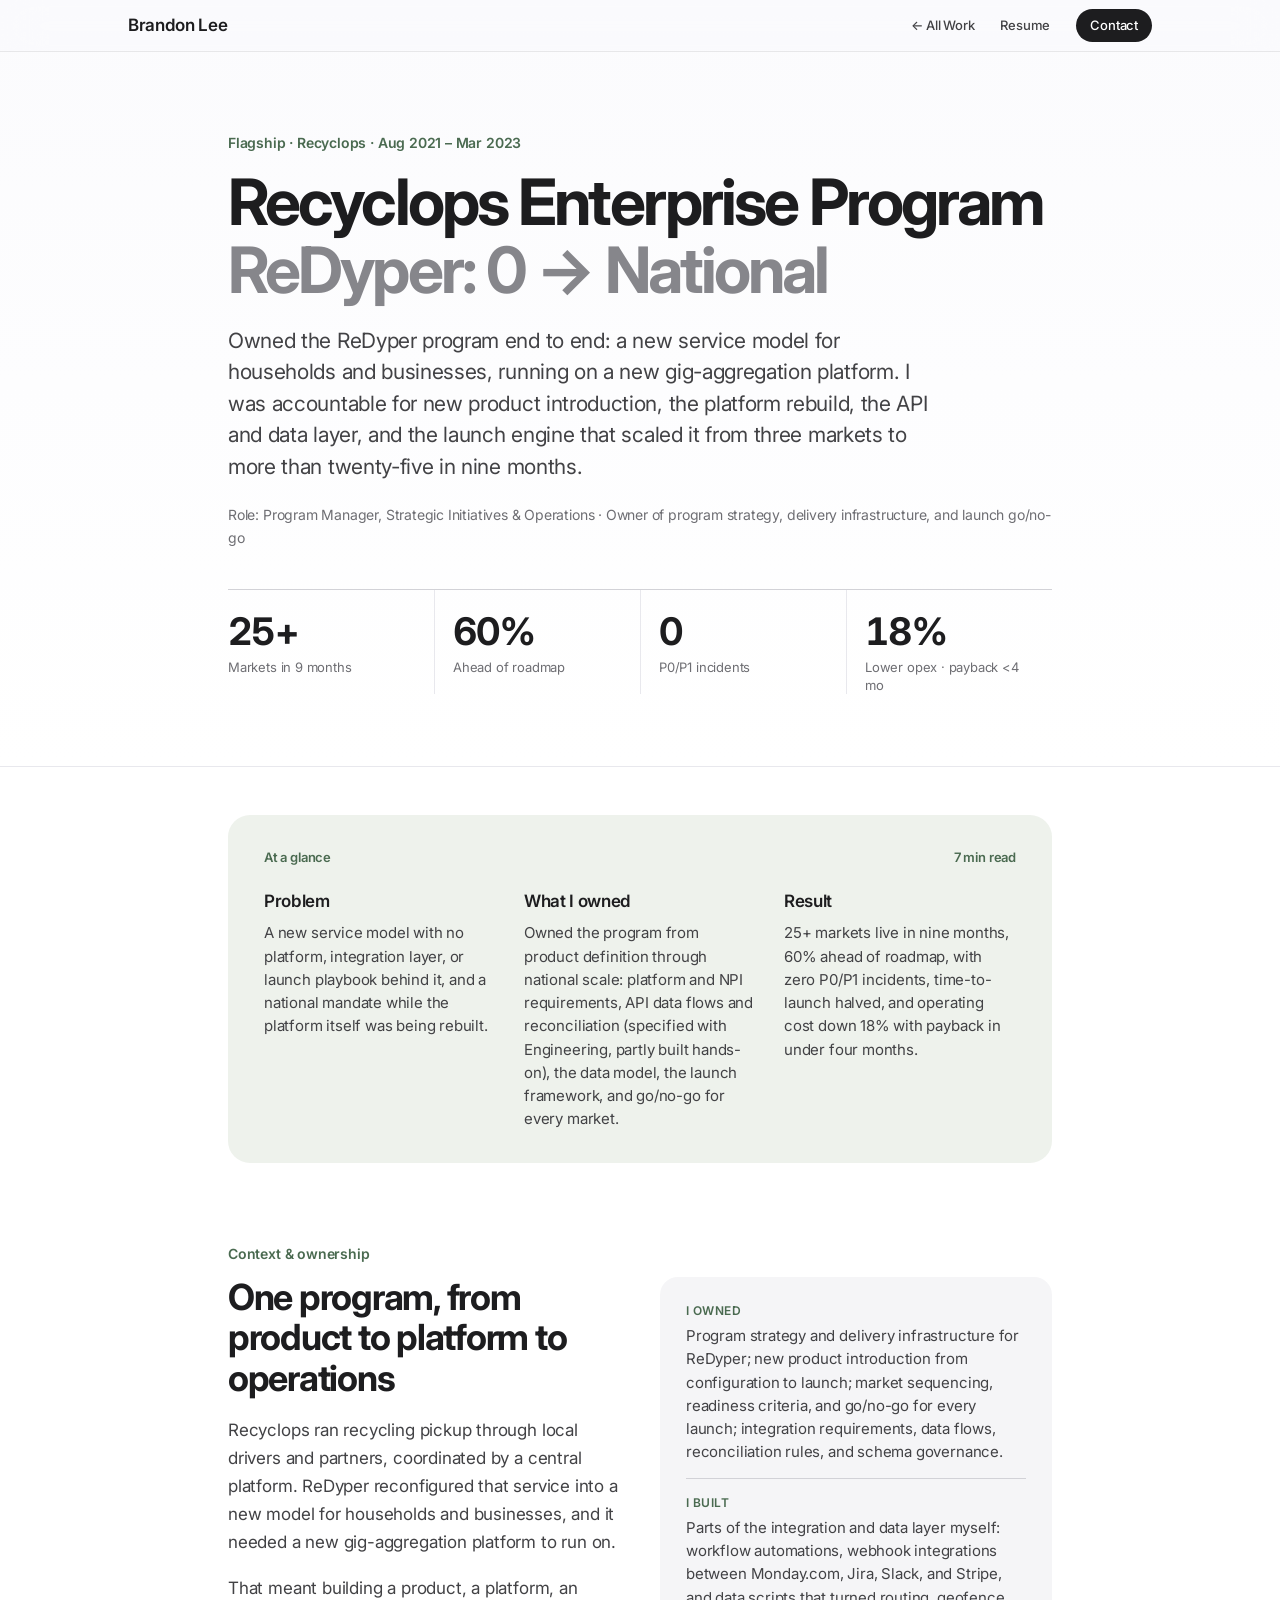
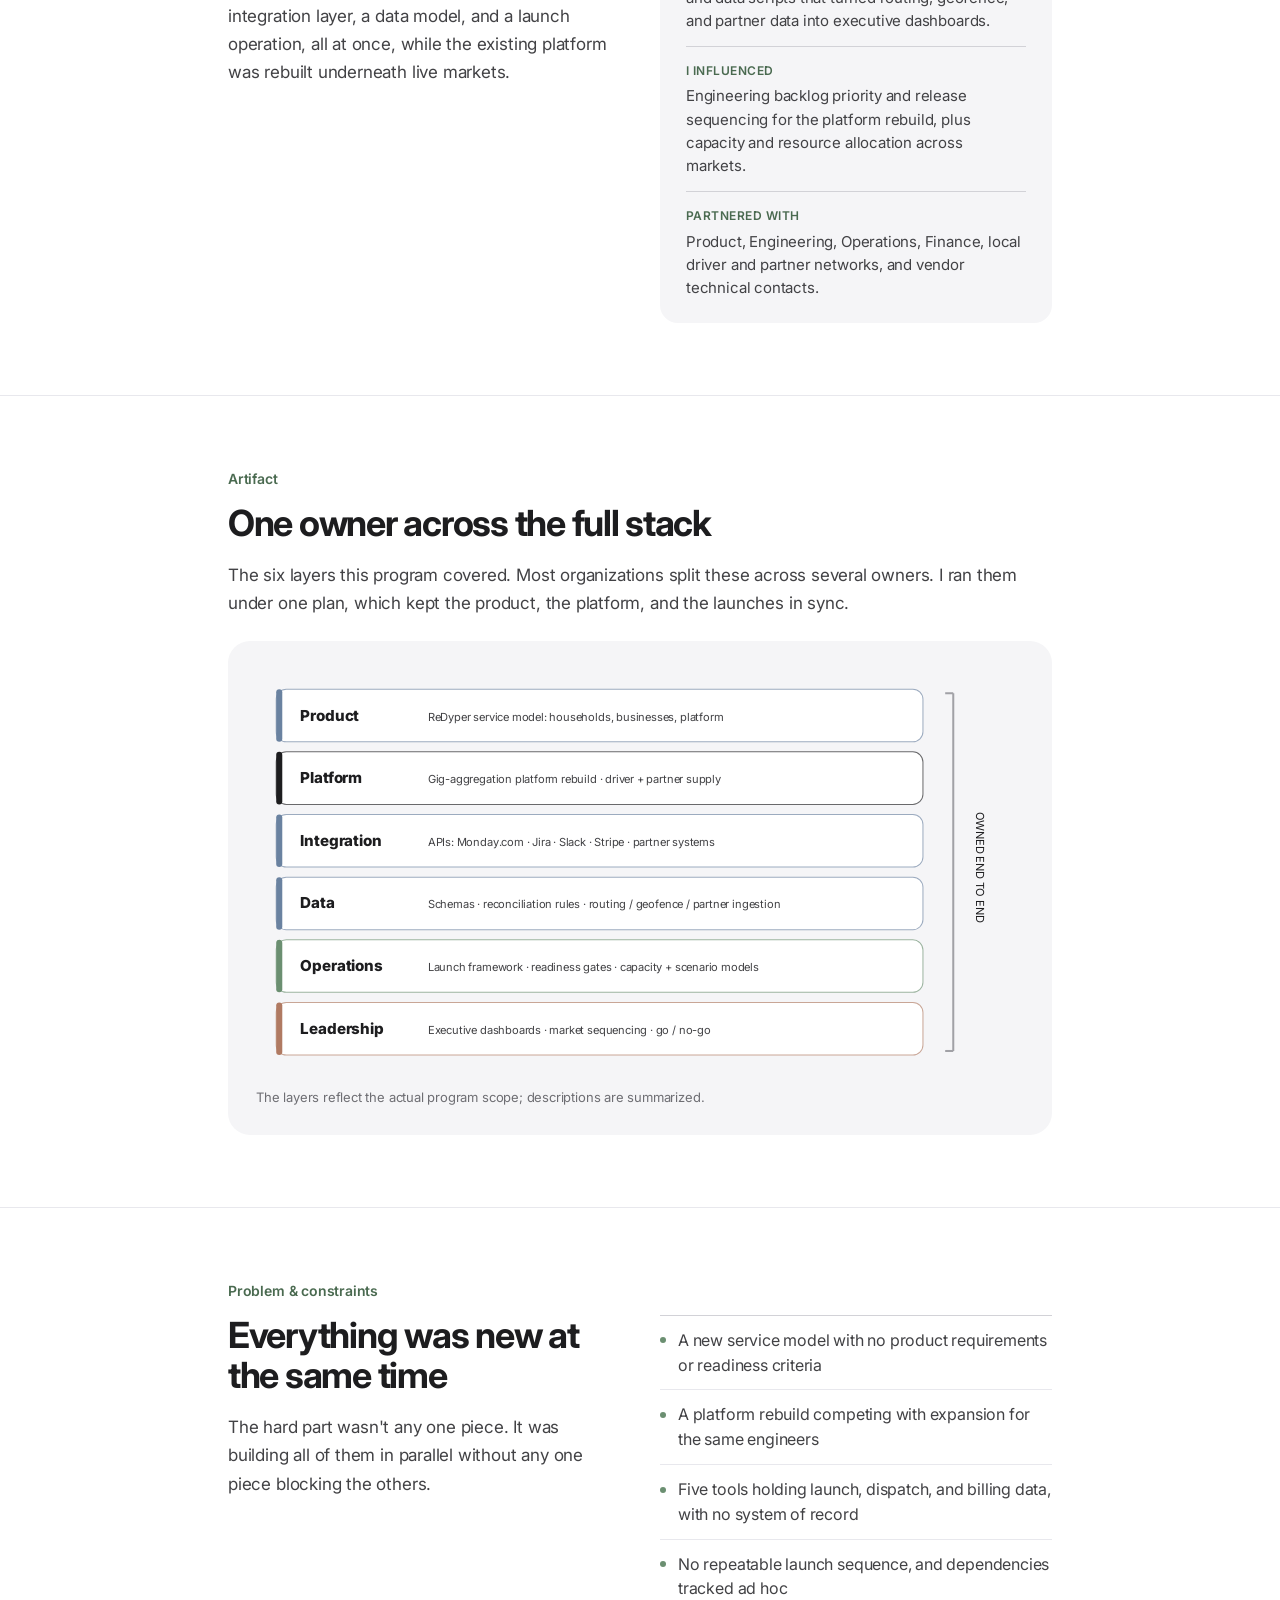
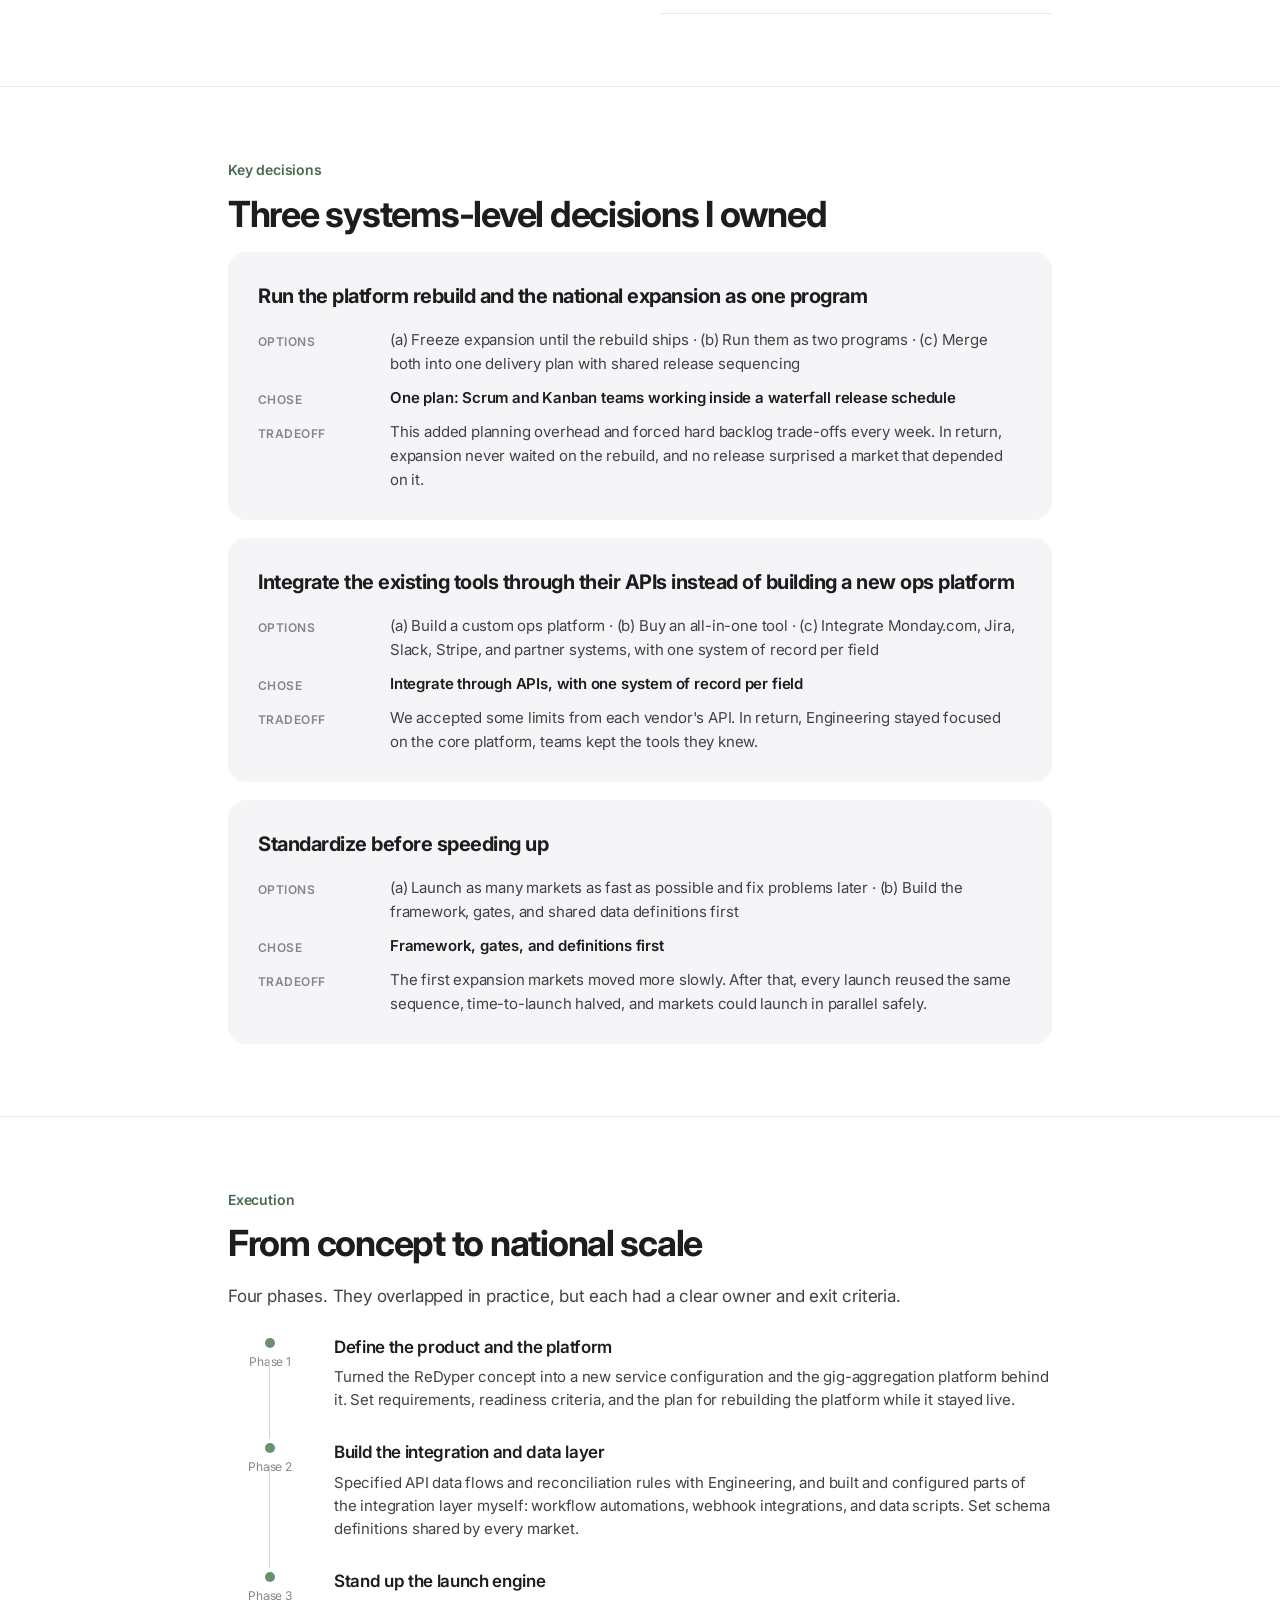
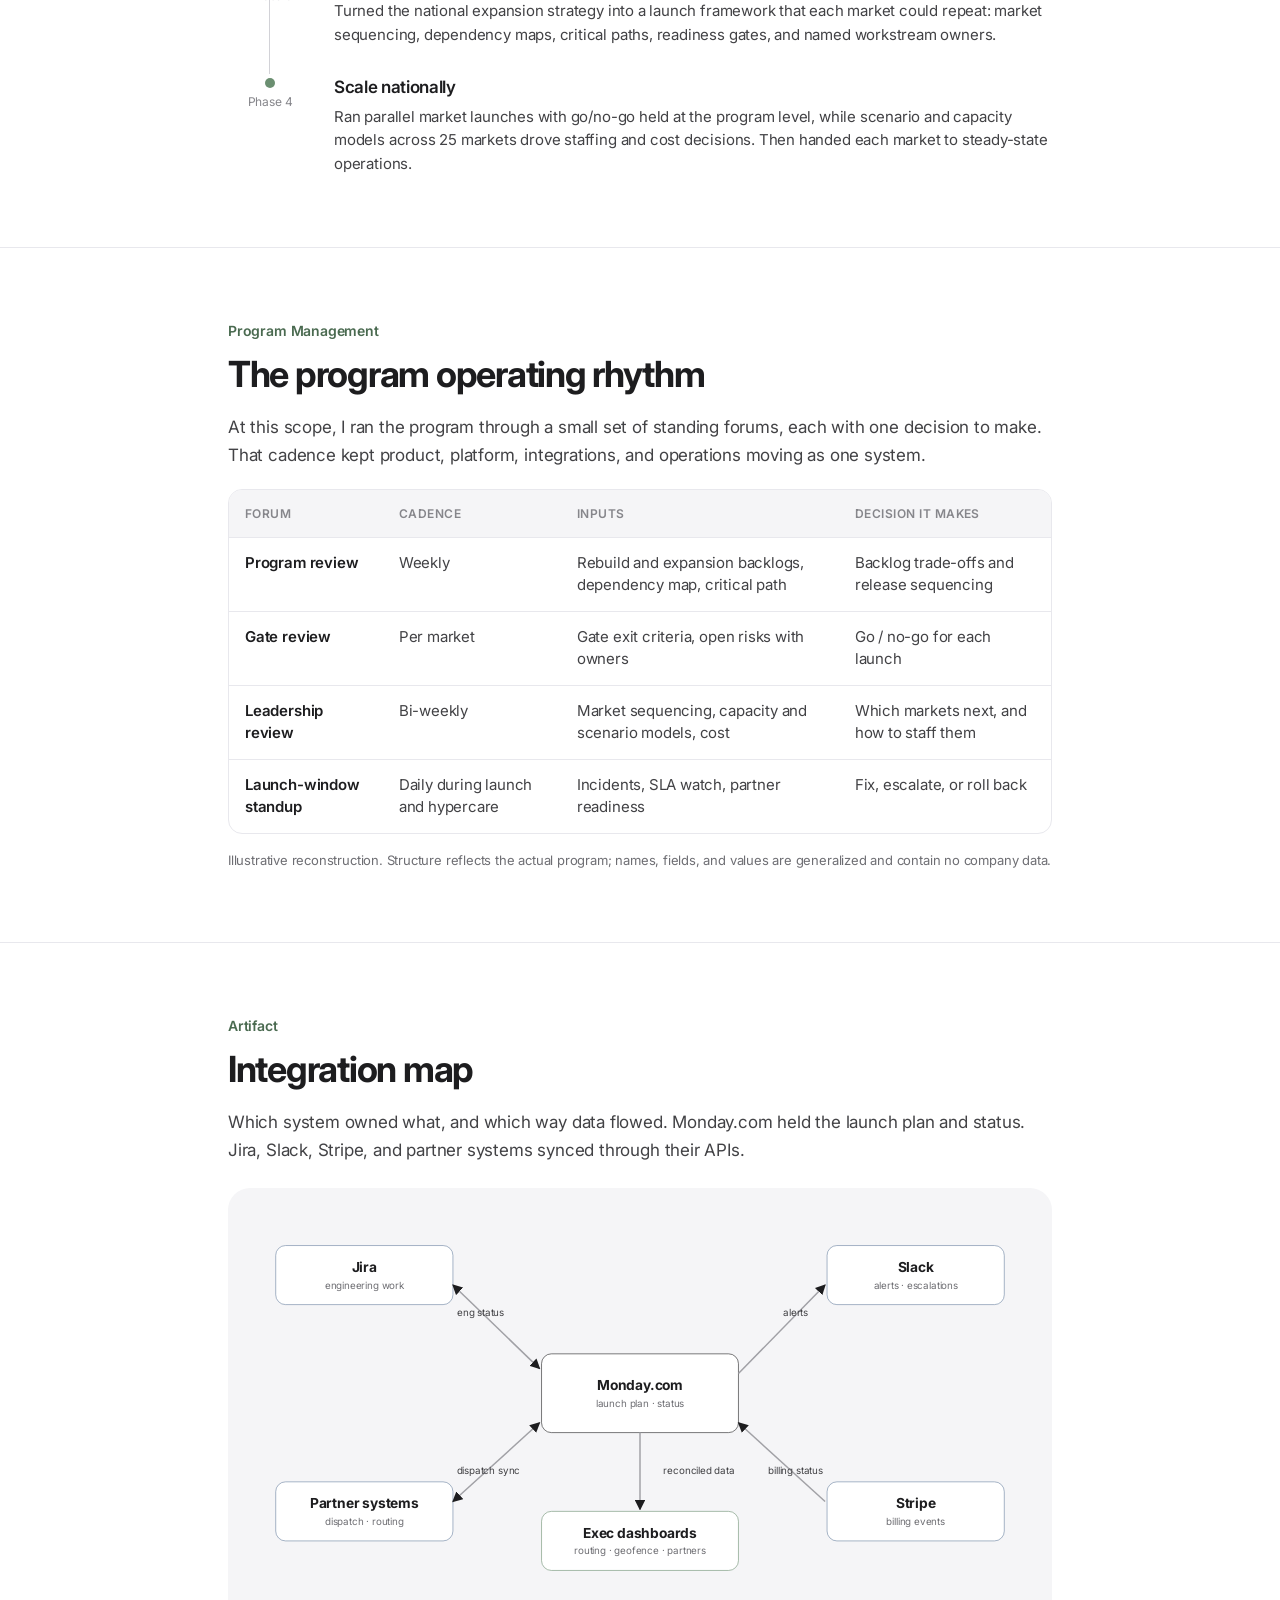
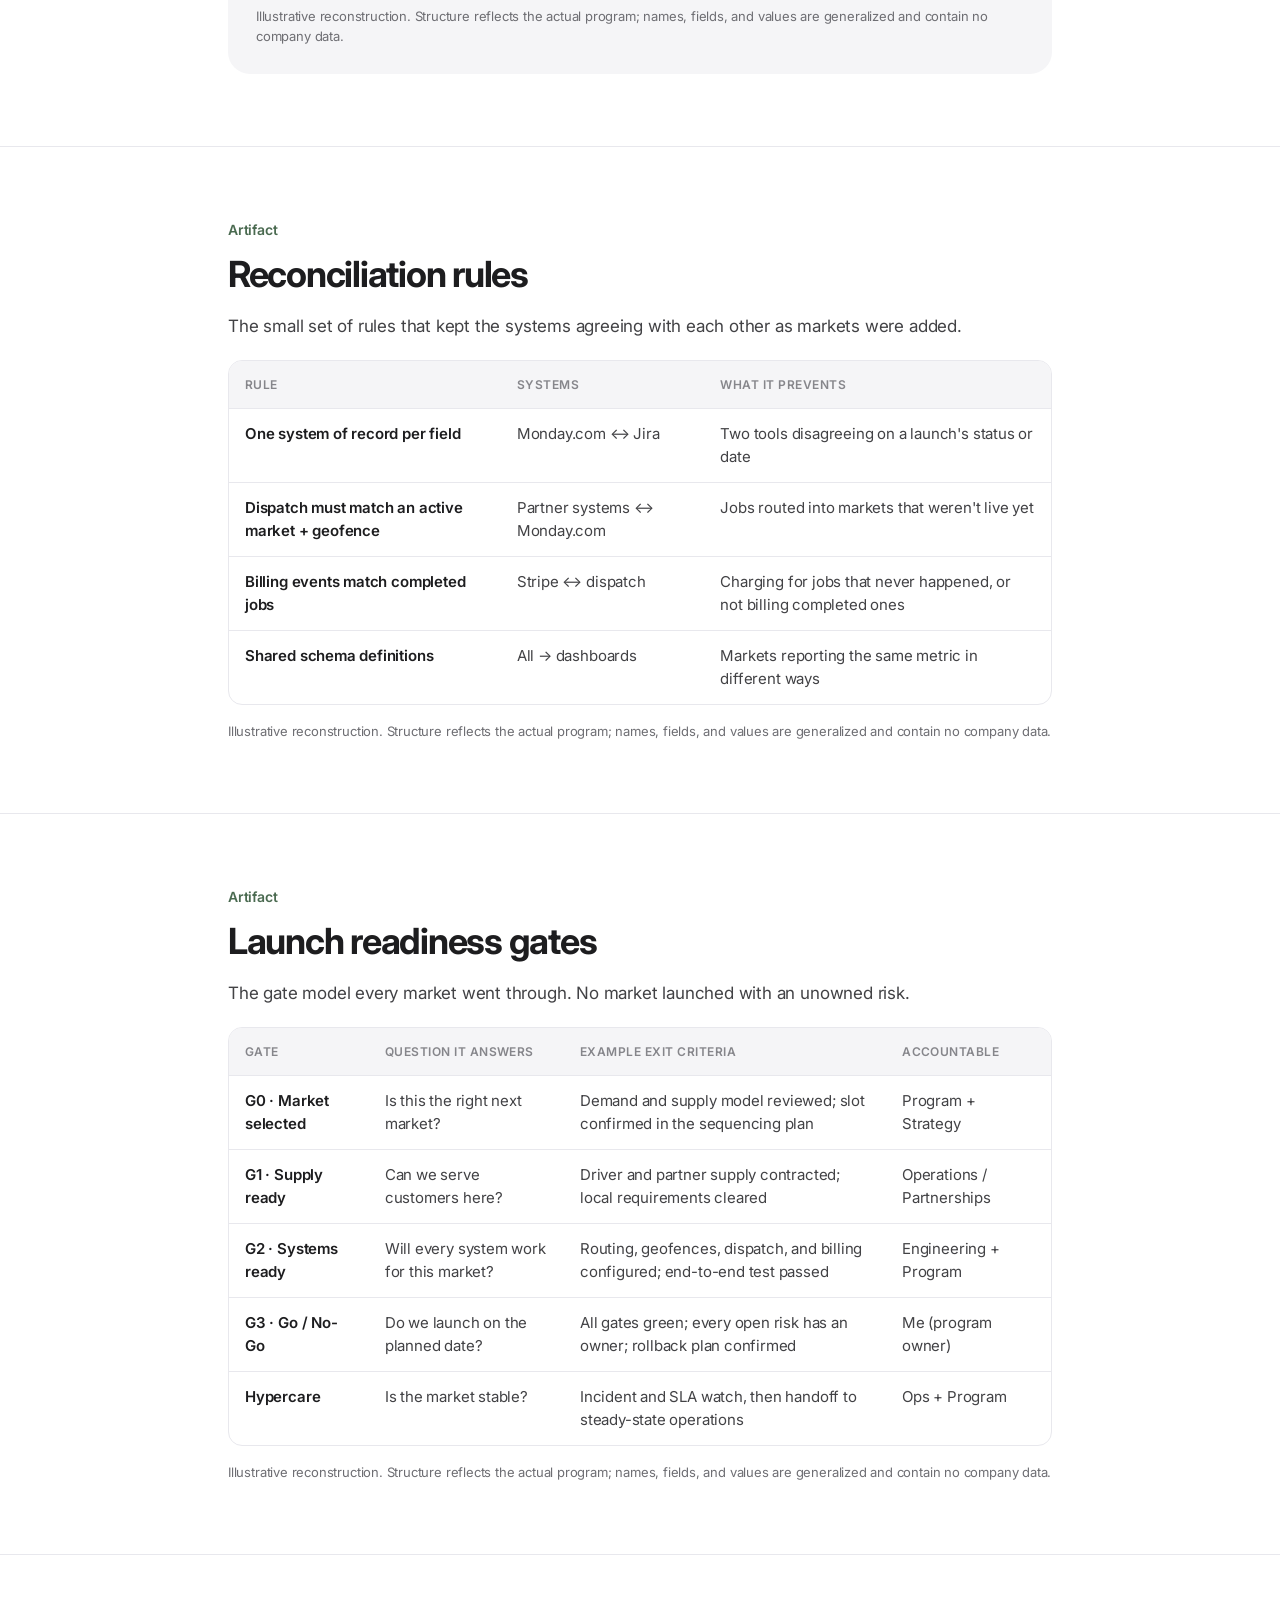
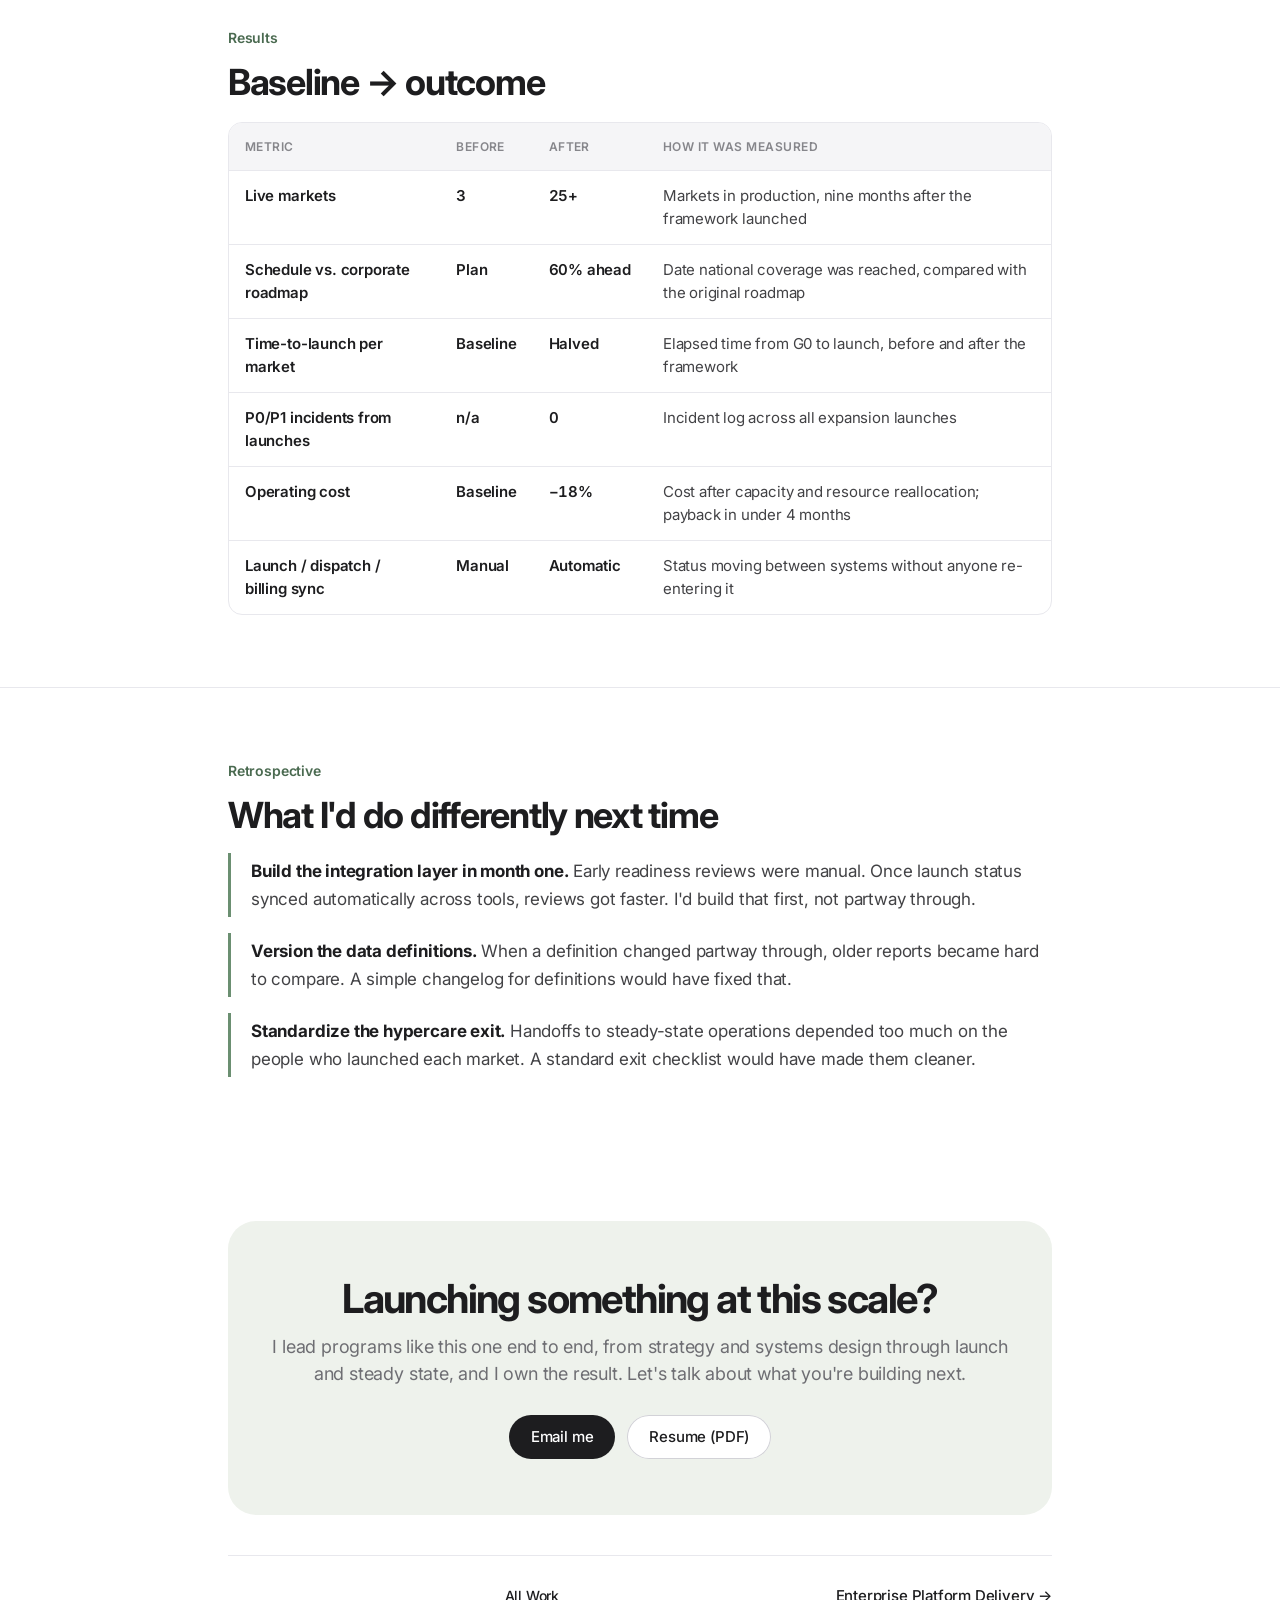
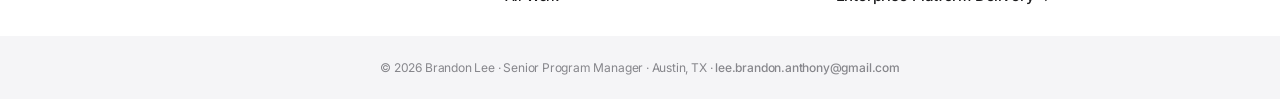
==== aggregation.html @ 6d245e55 "Add muted matte accent colors (sage, dusty blue, clay, plum, sand) Co-Authored-By: Claude Opus 5.5 <" ====
<!DOCTYPE html>
<html lang="en">
<head>
<meta charset="UTF-8"/>
<meta name="viewport" content="width=device-width,initial-scale=1.0"/>
<title>Recyclops Enterprise Program: ReDyper, 0 → National · Brandon Lee</title>
<meta name="description" content="End-to-end ownership of ReDyper, a new service model on a gig-aggregation platform: new product introduction, platform rebuild, API integrations, data infrastructure, and a national launch to 25+ markets in nine months."/>
<meta property="og:title" content="Recyclops Enterprise Program: ReDyper, 0 → National · Brandon Lee"/>
<meta property="og:description" content="End-to-end ownership of ReDyper, a new service model on a gig-aggregation platform: new product introduction, platform rebuild, API integrations, data infrastructure, and a national launch to 25+ markets in nine months."/>
<meta property="og:type" content="website"/>
<meta property="og:image" content="https://portfolio-blee-pm.github.io/Portfolio/og.png"/>
<meta name="twitter:card" content="summary_large_image"/>
<link rel="icon" href="avatar.png"/>
<link rel="preconnect" href="https://fonts.googleapis.com"/>
<link rel="preconnect" href="https://fonts.gstatic.com" crossorigin/>
<link href="https://fonts.googleapis.com/css2?family=Inter:wght@400;500;600;700&display=swap" rel="stylesheet"/>
<link rel="stylesheet" href="assets/case.css"/>
</head>
<body class="t-sage">
<nav>
  <a href="index.html" class="nav-logo">Brandon Lee</a>
  <div class="nav-right">
    <a href="index.html#work" class="nav-back">← All Work</a>
    <a href="PM_Brandon_Lee.pdf" target="_blank" rel="noopener" class="nav-back">Resume</a>
    <a href="index.html#contact" class="nav-cta">Contact</a>
  </div>
</nav>

<section class="page-hero">
  <div class="container">
    <div class="eyebrow">Flagship · Recyclops · Aug 2021 – Mar 2023</div>
    <h1 class="page-title">Recyclops Enterprise Program<br><span>ReDyper: 0 → National</span></h1>
    <p class="page-lead">Owned the ReDyper program end to end: a new service model for households and businesses, running on a new gig-aggregation platform. I was accountable for new product introduction, the platform rebuild, the API and data layer, and the launch engine that scaled it from three markets to more than twenty-five in nine months.</p>
    <div class="meta">Role: Program Manager, Strategic Initiatives &amp; Operations · Owner of program strategy, delivery infrastructure, and launch go/no-go</div>
    <div class="hero-metrics"><div class="hm"><div class="hm-num">25<span>+</span></div><div class="hm-lbl">Markets in 9 months</div></div><div class="hm"><div class="hm-num">60<span>%</span></div><div class="hm-lbl">Ahead of roadmap</div></div><div class="hm"><div class="hm-num">0</div><div class="hm-lbl">P0/P1 incidents</div></div><div class="hm"><div class="hm-num">18<span>%</span></div><div class="hm-lbl">Lower opex · payback &lt;4 mo</div></div></div>
  </div>
</section>

<section class="section fi glance-sec">
  <div class="container">
    <div class="glance">
      <div class="glance-head"><span>At a glance</span><span>7 min read</span></div>
      <div class="glance-grid">
        <div><div class="gk">Problem</div><div class="gv">A new service model with no platform, integration layer, or launch playbook behind it, and a national mandate while the platform itself was being rebuilt.</div></div>
        <div><div class="gk">What I owned</div><div class="gv">Owned the program from product definition through national scale: platform and NPI requirements, API data flows and reconciliation (specified with Engineering, partly built hands-on), the data model, the launch framework, and go/no-go for every market.</div></div>
        <div><div class="gk">Result</div><div class="gv">25+ markets live in nine months, 60% ahead of roadmap, with zero P0/P1 incidents, time-to-launch halved, and operating cost down 18% with payback in under four months.</div></div>
      </div>
    </div>
  </div>
</section>

<section class="section fi">
  <div class="container">
    <div class="section-label">Context &amp; ownership</div>
    <div class="two-col"><div><h2 class="section-title">One program, from product to platform to operations</h2><p class="body-text">Recyclops ran recycling pickup through local drivers and partners, coordinated by a central platform. ReDyper reconfigured that service into a new model for households and businesses, and it needed a new gig-aggregation platform to run on.</p><p class="body-text">That meant building a product, a platform, an integration layer, a data model, and a launch operation, all at once, while the existing platform was rebuilt underneath live markets.</p></div><div class="role-box"><div class="role-row"><div class="role-k">I owned</div><div class="role-v">Program strategy and delivery infrastructure for ReDyper; new product introduction from configuration to launch; market sequencing, readiness criteria, and go/no-go for every launch; integration requirements, data flows, reconciliation rules, and schema governance.</div></div><div class="role-row"><div class="role-k">I built</div><div class="role-v">Parts of the integration and data layer myself: workflow automations, webhook integrations between Monday.com, Jira, Slack, and Stripe, and data scripts that turned routing, geofence, and partner data into executive dashboards.</div></div><div class="role-row"><div class="role-k">I influenced</div><div class="role-v">Engineering backlog priority and release sequencing for the platform rebuild, plus capacity and resource allocation across markets.</div></div><div class="role-row"><div class="role-k">Partnered with</div><div class="role-v">Product, Engineering, Operations, Finance, local driver and partner networks, and vendor technical contacts.</div></div></div></div>
  </div>
</section>

<section class="section fi">
  <div class="container">
    <div class="section-label">Artifact</div>
    <h2 class="section-title">One owner across the full stack</h2><p class="body-text">The six layers this program covered. Most organizations split these across several owners. I ran them under one plan, which kept the product, the platform, and the launches in sync.</p><figure class="artifact"><svg viewBox="0 0 760 398" role="img" aria-label="The six layers of the Recyclops program, from product to leadership, all owned by the program" xmlns="http://www.w3.org/2000/svg"><defs><marker id="ah" viewBox="0 0 10 10" refX="9" refY="5" markerWidth="7" markerHeight="7" orient="auto-start-reverse"><path d="M0,0 L10,5 L0,10 z" fill="#1d1d1f"/></marker><marker id="ahs" viewBox="0 0 10 10" refX="9" refY="5" markerWidth="7" markerHeight="7" orient="auto-start-reverse"><path d="M0,0 L10,5 L0,10 z" fill="#1d1d1f"/></marker></defs><rect x="20" y="20" width="640" height="52" rx="10" fill="#ffffff" stroke="#6a82a0" stroke-opacity=".65"/><rect x="20" y="20" width="6" height="52" rx="3" fill="#6a82a0"/><text x="44" y="51" fill="#1d1d1f" font-family="-apple-system,BlinkMacSystemFont,Inter,sans-serif" font-size="15" font-weight="800">Product</text><text x="170" y="51" fill="#424245" font-family="-apple-system,BlinkMacSystemFont,Inter,sans-serif" font-size="11">ReDyper service model: households, businesses, platform</text><rect x="20" y="82" width="640" height="52" rx="10" fill="#ffffff" stroke="#1d1d1f" stroke-opacity=".65"/><rect x="20" y="82" width="6" height="52" rx="3" fill="#1d1d1f"/><text x="44" y="113" fill="#1d1d1f" font-family="-apple-system,BlinkMacSystemFont,Inter,sans-serif" font-size="15" font-weight="800">Platform</text><text x="170" y="113" fill="#424245" font-family="-apple-system,BlinkMacSystemFont,Inter,sans-serif" font-size="11">Gig-aggregation platform rebuild · driver + partner supply</text><rect x="20" y="144" width="640" height="52" rx="10" fill="#ffffff" stroke="#6a82a0" stroke-opacity=".65"/><rect x="20" y="144" width="6" height="52" rx="3" fill="#6a82a0"/><text x="44" y="175" fill="#1d1d1f" font-family="-apple-system,BlinkMacSystemFont,Inter,sans-serif" font-size="15" font-weight="800">Integration</text><text x="170" y="175" fill="#424245" font-family="-apple-system,BlinkMacSystemFont,Inter,sans-serif" font-size="11">APIs: Monday.com · Jira · Slack · Stripe · partner systems</text><rect x="20" y="206" width="640" height="52" rx="10" fill="#ffffff" stroke="#6a82a0" stroke-opacity=".65"/><rect x="20" y="206" width="6" height="52" rx="3" fill="#6a82a0"/><text x="44" y="237" fill="#1d1d1f" font-family="-apple-system,BlinkMacSystemFont,Inter,sans-serif" font-size="15" font-weight="800">Data</text><text x="170" y="237" fill="#424245" font-family="-apple-system,BlinkMacSystemFont,Inter,sans-serif" font-size="11">Schemas · reconciliation rules · routing / geofence / partner ingestion</text><rect x="20" y="268" width="640" height="52" rx="10" fill="#ffffff" stroke="#6b8f71" stroke-opacity=".65"/><rect x="20" y="268" width="6" height="52" rx="3" fill="#6b8f71"/><text x="44" y="299" fill="#1d1d1f" font-family="-apple-system,BlinkMacSystemFont,Inter,sans-serif" font-size="15" font-weight="800">Operations</text><text x="170" y="299" fill="#424245" font-family="-apple-system,BlinkMacSystemFont,Inter,sans-serif" font-size="11">Launch framework · readiness gates · capacity + scenario models</text><rect x="20" y="330" width="640" height="52" rx="10" fill="#ffffff" stroke="#b07a62" stroke-opacity=".65"/><rect x="20" y="330" width="6" height="52" rx="3" fill="#b07a62"/><text x="44" y="361" fill="#1d1d1f" font-family="-apple-system,BlinkMacSystemFont,Inter,sans-serif" font-size="15" font-weight="800">Leadership</text><text x="170" y="361" fill="#424245" font-family="-apple-system,BlinkMacSystemFont,Inter,sans-serif" font-size="11">Executive dashboards · market sequencing · go / no-go</text><line x1="690" y1="24" x2="690" y2="378" stroke="#a1a1a6" stroke-width="2"/><line x1="682" y1="24" x2="690" y2="24" stroke="#a1a1a6" stroke-width="2"/><line x1="682" y1="378" x2="690" y2="378" stroke="#a1a1a6" stroke-width="2"/><text x="712" y="196.0" fill="#1d1d1f" font-family="-apple-system,BlinkMacSystemFont,Inter,sans-serif" font-size="11" transform="rotate(90 712 196.0)" text-anchor="middle">OWNED END TO END</text></svg><figcaption>The layers reflect the actual program scope; descriptions are summarized.</figcaption></figure>
  </div>
</section>

<section class="section fi">
  <div class="container">
    <div class="section-label">Problem &amp; constraints</div>
    <div class="two-col"><div><h2 class="section-title">Everything was new at the same time</h2><p class="body-text">The hard part wasn't any one piece. It was building all of them in parallel without any one piece blocking the others.</p></div><div class="outcome-list" style="margin-top:0"><div class="outcome-item">A new service model with no product requirements or readiness criteria</div><div class="outcome-item">A platform rebuild competing with expansion for the same engineers</div><div class="outcome-item">Five tools holding launch, dispatch, and billing data, with no system of record</div><div class="outcome-item">No repeatable launch sequence, and dependencies tracked ad hoc</div></div></div>
  </div>
</section>

<section class="section fi">
  <div class="container">
    <div class="section-label">Key decisions</div>
    <h2 class="section-title">Three systems-level decisions I owned</h2><div class="decision"><h3>Run the platform rebuild and the national expansion as one program</h3><div class="dgrid"><div class="dk">Options</div><div class="dv">(a) Freeze expansion until the rebuild ships · (b) Run them as two programs · (c) Merge both into one delivery plan with shared release sequencing</div><div class="dk">Chose</div><div class="dv"><strong>One plan: Scrum and Kanban teams working inside a waterfall release schedule</strong></div><div class="dk">Tradeoff</div><div class="dv">This added planning overhead and forced hard backlog trade-offs every week. In return, expansion never waited on the rebuild, and no release surprised a market that depended on it.</div></div></div><div class="decision"><h3>Integrate the existing tools through their APIs instead of building a new ops platform</h3><div class="dgrid"><div class="dk">Options</div><div class="dv">(a) Build a custom ops platform · (b) Buy an all-in-one tool · (c) Integrate Monday.com, Jira, Slack, Stripe, and partner systems, with one system of record per field</div><div class="dk">Chose</div><div class="dv"><strong>Integrate through APIs, with one system of record per field</strong></div><div class="dk">Tradeoff</div><div class="dv">We accepted some limits from each vendor's API. In return, Engineering stayed focused on the core platform, teams kept the tools they knew.</div></div></div><div class="decision"><h3>Standardize before speeding up</h3><div class="dgrid"><div class="dk">Options</div><div class="dv">(a) Launch as many markets as fast as possible and fix problems later · (b) Build the framework, gates, and shared data definitions first</div><div class="dk">Chose</div><div class="dv"><strong>Framework, gates, and definitions first</strong></div><div class="dk">Tradeoff</div><div class="dv">The first expansion markets moved more slowly. After that, every launch reused the same sequence, time-to-launch halved, and markets could launch in parallel safely.</div></div></div>
  </div>
</section>

<section class="section fi">
  <div class="container">
    <div class="section-label">Execution</div>
    <h2 class="section-title">From concept to national scale</h2><p class="body-text">Four phases. They overlapped in practice, but each had a clear owner and exit criteria.</p>
<div class="timeline">
  <div class="tl-item"><div class="tl-marker"><div class="tl-dot"></div><div class="tl-time">Phase 1</div></div><div class="tl-content"><div class="tl-heading">Define the product and the platform</div><div class="tl-body">Turned the ReDyper concept into a new service configuration and the gig-aggregation platform behind it. Set requirements, readiness criteria, and the plan for rebuilding the platform while it stayed live.</div></div></div>
  <div class="tl-item"><div class="tl-marker"><div class="tl-dot"></div><div class="tl-time">Phase 2</div></div><div class="tl-content"><div class="tl-heading">Build the integration and data layer</div><div class="tl-body">Specified API data flows and reconciliation rules with Engineering, and built and configured parts of the integration layer myself: workflow automations, webhook integrations, and data scripts. Set schema definitions shared by every market.</div></div></div>
  <div class="tl-item"><div class="tl-marker"><div class="tl-dot"></div><div class="tl-time">Phase 3</div></div><div class="tl-content"><div class="tl-heading">Stand up the launch engine</div><div class="tl-body">Turned the national expansion strategy into a launch framework that each market could repeat: market sequencing, dependency maps, critical paths, readiness gates, and named workstream owners.</div></div></div>
  <div class="tl-item"><div class="tl-marker"><div class="tl-dot"></div><div class="tl-time">Phase 4</div></div><div class="tl-content"><div class="tl-heading">Scale nationally</div><div class="tl-body">Ran parallel market launches with go/no-go held at the program level, while scenario and capacity models across 25 markets drove staffing and cost decisions. Then handed each market to steady-state operations.</div></div></div>
</div>

  </div>
</section>

<section class="section fi">
  <div class="container">
    <div class="section-label">Program Management</div>
    <h2 class="section-title">The program operating rhythm</h2><p class="body-text">At this scope, I ran the program through a small set of standing forums, each with one decision to make. That cadence kept product, platform, integrations, and operations moving as one system.</p><div class="tbl-wrap"><table class="tbl"><thead><tr><th>Forum</th><th>Cadence</th><th>Inputs</th><th>Decision it makes</th></tr></thead><tbody><tr><td>Program review</td><td>Weekly</td><td>Rebuild and expansion backlogs, dependency map, critical path</td><td>Backlog trade-offs and release sequencing</td></tr><tr><td>Gate review</td><td>Per market</td><td>Gate exit criteria, open risks with owners</td><td>Go / no-go for each launch</td></tr><tr><td>Leadership review</td><td>Bi-weekly</td><td>Market sequencing, capacity and scenario models, cost</td><td>Which markets next, and how to staff them</td></tr><tr><td>Launch-window standup</td><td>Daily during launch and hypercare</td><td>Incidents, SLA watch, partner readiness</td><td>Fix, escalate, or roll back</td></tr></tbody></table></div><p class="cap">Illustrative reconstruction. Structure reflects the actual program; names, fields, and values are generalized and contain no company data.</p>
  </div>
</section>

<section class="section fi">
  <div class="container">
    <div class="section-label">Artifact</div>
    <h2 class="section-title">Integration map</h2><p class="body-text">Which system owned what, and which way data flowed. Monday.com held the launch plan and status. Jira, Slack, Stripe, and partner systems synced through their APIs.</p><figure class="artifact"><svg viewBox="0 0 780 380" role="img" aria-label="Integration map for launch, dispatch and billing systems" xmlns="http://www.w3.org/2000/svg"><defs><marker id="ah" viewBox="0 0 10 10" refX="9" refY="5" markerWidth="7" markerHeight="7" orient="auto-start-reverse"><path d="M0,0 L10,5 L0,10 z" fill="#1d1d1f"/></marker><marker id="ahs" viewBox="0 0 10 10" refX="9" refY="5" markerWidth="7" markerHeight="7" orient="auto-start-reverse"><path d="M0,0 L10,5 L0,10 z" fill="#1d1d1f"/></marker></defs><rect x="290" y="140" width="200" height="80" rx="10" fill="#ffffff" stroke="#1d1d1f" stroke-opacity=".6"/><text x="390.0" y="173.0" text-anchor="middle" dominant-baseline="middle" fill="#1d1d1f" font-family="-apple-system,BlinkMacSystemFont,Inter,sans-serif" font-size="14" font-weight="700">Monday.com</text><text x="390.0" y="191.0" text-anchor="middle" dominant-baseline="middle" fill="#6e6e73" font-family="-apple-system,BlinkMacSystemFont,Inter,sans-serif" font-size="10">launch plan · status</text><rect x="20" y="30" width="180" height="60" rx="10" fill="#ffffff" stroke="#6a82a0" stroke-opacity=".6"/><text x="110.0" y="53.0" text-anchor="middle" dominant-baseline="middle" fill="#1d1d1f" font-family="-apple-system,BlinkMacSystemFont,Inter,sans-serif" font-size="14" font-weight="700">Jira</text><text x="110.0" y="71.0" text-anchor="middle" dominant-baseline="middle" fill="#6e6e73" font-family="-apple-system,BlinkMacSystemFont,Inter,sans-serif" font-size="10">engineering work</text><rect x="580" y="30" width="180" height="60" rx="10" fill="#ffffff" stroke="#6a82a0" stroke-opacity=".6"/><text x="670.0" y="53.0" text-anchor="middle" dominant-baseline="middle" fill="#1d1d1f" font-family="-apple-system,BlinkMacSystemFont,Inter,sans-serif" font-size="14" font-weight="700">Slack</text><text x="670.0" y="71.0" text-anchor="middle" dominant-baseline="middle" fill="#6e6e73" font-family="-apple-system,BlinkMacSystemFont,Inter,sans-serif" font-size="10">alerts · escalations</text><rect x="20" y="270" width="180" height="60" rx="10" fill="#ffffff" stroke="#6a82a0" stroke-opacity=".6"/><text x="110.0" y="293.0" text-anchor="middle" dominant-baseline="middle" fill="#1d1d1f" font-family="-apple-system,BlinkMacSystemFont,Inter,sans-serif" font-size="14" font-weight="700">Partner systems</text><text x="110.0" y="311.0" text-anchor="middle" dominant-baseline="middle" fill="#6e6e73" font-family="-apple-system,BlinkMacSystemFont,Inter,sans-serif" font-size="10">dispatch · routing</text><rect x="580" y="270" width="180" height="60" rx="10" fill="#ffffff" stroke="#6a82a0" stroke-opacity=".6"/><text x="670.0" y="293.0" text-anchor="middle" dominant-baseline="middle" fill="#1d1d1f" font-family="-apple-system,BlinkMacSystemFont,Inter,sans-serif" font-size="14" font-weight="700">Stripe</text><text x="670.0" y="311.0" text-anchor="middle" dominant-baseline="middle" fill="#6e6e73" font-family="-apple-system,BlinkMacSystemFont,Inter,sans-serif" font-size="10">billing events</text><rect x="290" y="300" width="200" height="60" rx="10" fill="#ffffff" stroke="#6b8f71" stroke-opacity=".6"/><text x="390.0" y="323.0" text-anchor="middle" dominant-baseline="middle" fill="#1d1d1f" font-family="-apple-system,BlinkMacSystemFont,Inter,sans-serif" font-size="14" font-weight="700">Exec dashboards</text><text x="390.0" y="341.0" text-anchor="middle" dominant-baseline="middle" fill="#6e6e73" font-family="-apple-system,BlinkMacSystemFont,Inter,sans-serif" font-size="10">routing · geofence · partners</text><line x1="200" y1="70" x2="288" y2="155" stroke="#a1a1a6" stroke-width="1.5" marker-end="url(#ah)" marker-start="url(#ahs)"/><text x="228" y="102" text-anchor="middle" fill="#424245" font-family="-apple-system,BlinkMacSystemFont,Inter,sans-serif" font-size="10">eng status</text><line x1="490" y1="160" x2="578" y2="70" stroke="#a1a1a6" stroke-width="1.5" marker-end="url(#ah)"/><text x="548" y="102" text-anchor="middle" fill="#424245" font-family="-apple-system,BlinkMacSystemFont,Inter,sans-serif" font-size="10">alerts</text><line x1="200" y1="290" x2="288" y2="210" stroke="#a1a1a6" stroke-width="1.5" marker-end="url(#ah)" marker-start="url(#ahs)"/><text x="236" y="262" text-anchor="middle" fill="#424245" font-family="-apple-system,BlinkMacSystemFont,Inter,sans-serif" font-size="10">dispatch sync</text><line x1="578" y1="290" x2="490" y2="210" stroke="#a1a1a6" stroke-width="1.5" marker-end="url(#ah)"/><text x="548" y="262" text-anchor="middle" fill="#424245" font-family="-apple-system,BlinkMacSystemFont,Inter,sans-serif" font-size="10">billing status</text><line x1="390" y1="220" x2="390" y2="298" stroke="#a1a1a6" stroke-width="1.5" marker-end="url(#ah)"/><text x="450" y="262" text-anchor="middle" fill="#424245" font-family="-apple-system,BlinkMacSystemFont,Inter,sans-serif" font-size="10">reconciled data</text></svg><figcaption>Illustrative reconstruction. Structure reflects the actual program; names, fields, and values are generalized and contain no company data.</figcaption></figure>
  </div>
</section>

<section class="section fi">
  <div class="container">
    <div class="section-label">Artifact</div>
    <h2 class="section-title">Reconciliation rules</h2><p class="body-text">The small set of rules that kept the systems agreeing with each other as markets were added.</p><div class="tbl-wrap"><table class="tbl"><thead><tr><th>Rule</th><th>Systems</th><th>What it prevents</th></tr></thead><tbody><tr><td>One system of record per field</td><td>Monday.com ↔ Jira</td><td>Two tools disagreeing on a launch's status or date</td></tr><tr><td>Dispatch must match an active market + geofence</td><td>Partner systems ↔ Monday.com</td><td>Jobs routed into markets that weren't live yet</td></tr><tr><td>Billing events match completed jobs</td><td>Stripe ↔ dispatch</td><td>Charging for jobs that never happened, or not billing completed ones</td></tr><tr><td>Shared schema definitions</td><td>All → dashboards</td><td>Markets reporting the same metric in different ways</td></tr></tbody></table></div><p class="cap">Illustrative reconstruction. Structure reflects the actual program; names, fields, and values are generalized and contain no company data.</p>
  </div>
</section>

<section class="section fi">
  <div class="container">
    <div class="section-label">Artifact</div>
    <h2 class="section-title">Launch readiness gates</h2><p class="body-text">The gate model every market went through. No market launched with an unowned risk.</p><div class="tbl-wrap"><table class="tbl"><thead><tr><th>Gate</th><th>Question it answers</th><th>Example exit criteria</th><th>Accountable</th></tr></thead><tbody><tr><td>G0 · Market selected</td><td>Is this the right next market?</td><td>Demand and supply model reviewed; slot confirmed in the sequencing plan</td><td>Program + Strategy</td></tr><tr><td>G1 · Supply ready</td><td>Can we serve customers here?</td><td>Driver and partner supply contracted; local requirements cleared</td><td>Operations / Partnerships</td></tr><tr><td>G2 · Systems ready</td><td>Will every system work for this market?</td><td>Routing, geofences, dispatch, and billing configured; end-to-end test passed</td><td>Engineering + Program</td></tr><tr><td>G3 · Go / No-Go</td><td>Do we launch on the planned date?</td><td>All gates green; every open risk has an owner; rollback plan confirmed</td><td>Me (program owner)</td></tr><tr><td>Hypercare</td><td>Is the market stable?</td><td>Incident and SLA watch, then handoff to steady-state operations</td><td>Ops + Program</td></tr></tbody></table></div><p class="cap">Illustrative reconstruction. Structure reflects the actual program; names, fields, and values are generalized and contain no company data.</p>
  </div>
</section>

<section class="section fi">
  <div class="container">
    <div class="section-label">Results</div>
    <h2 class="section-title">Baseline → outcome</h2><div class="tbl-wrap"><table class="tbl"><thead><tr><th>Metric</th><th>Before</th><th>After</th><th>How it was measured</th></tr></thead><tbody><tr><td>Live markets</td><td class="num">3</td><td class="num">25+</td><td>Markets in production, nine months after the framework launched</td></tr><tr><td>Schedule vs. corporate roadmap</td><td class="num">Plan</td><td class="num">60% ahead</td><td>Date national coverage was reached, compared with the original roadmap</td></tr><tr><td>Time-to-launch per market</td><td class="num">Baseline</td><td class="num">Halved</td><td>Elapsed time from G0 to launch, before and after the framework</td></tr><tr><td>P0/P1 incidents from launches</td><td class="num">n/a</td><td class="num">0</td><td>Incident log across all expansion launches</td></tr><tr><td>Operating cost</td><td class="num">Baseline</td><td class="num">−18%</td><td>Cost after capacity and resource reallocation; payback in under 4 months</td></tr><tr><td>Launch / dispatch / billing sync</td><td class="num">Manual</td><td class="num">Automatic</td><td>Status moving between systems without anyone re-entering it</td></tr></tbody></table></div>
  </div>
</section>

<section class="section fi">
  <div class="container">
    <div class="section-label">Retrospective</div>
    <h2 class="section-title">What I'd do differently next time</h2><div class="lesson"><p><strong>Build the integration layer in month one.</strong> Early readiness reviews were manual. Once launch status synced automatically across tools, reviews got faster. I'd build that first, not partway through.</p></div><div class="lesson"><p><strong>Version the data definitions.</strong> When a definition changed partway through, older reports became hard to compare. A simple changelog for definitions would have fixed that.</p></div><div class="lesson"><p><strong>Standardize the hypercare exit.</strong> Handoffs to steady-state operations depended too much on the people who launched each market. A standard exit checklist would have made them cleaner.</p></div>
  </div>
</section>

<div class="container">
  <div class="cta-section fi">
    <h2 class="cta-title">Launching something at this scale?</h2>
    <p class="cta-sub">I lead programs like this one end to end, from strategy and systems design through launch and steady state, and I own the result. Let's talk about what you're building next.</p>
    <div class="cta-btns">
      <a href="mailto:lee.brandon.anthony@gmail.com" class="btn-primary">Email me</a>
      <a href="PM_Brandon_Lee.pdf" target="_blank" rel="noopener" class="btn-ghost">Resume (PDF)</a>
    </div>
  </div>
  <div class="page-nav">
    <span></span>
    <div class="pn-center"><a href="index.html#work">All Work</a></div>
    <a href="enterprise-platform.html" class="pn-link">Enterprise Platform Delivery →</a>
  </div>
</div>
<footer><p>© 2026 Brandon Lee · Senior Program Manager · Austin, TX · <a href="mailto:lee.brandon.anthony@gmail.com" style="color:inherit">lee.brandon.anthony@gmail.com</a></p></footer>
<script>
(function(){
  var els=document.querySelectorAll('.fi');
  if(!('IntersectionObserver' in window)){els.forEach(function(e){e.classList.add('vis')});return;}
  var o=new IntersectionObserver(function(en){en.forEach(function(e){if(e.isIntersecting){e.target.classList.add('vis');o.unobserve(e.target);}})},{threshold:0.05});
  els.forEach(function(e){o.observe(e)});
  setTimeout(function(){els.forEach(function(e){e.classList.add('vis')})},900);
})();
</script>
</body>
</html>
---- assets/case.css ----
/* Brandon Lee · Case studies — light, minimal design system (matches home.css) */
*,*::before,*::after{box-sizing:border-box;margin:0;padding:0}
:root{
  --bg:#ffffff;--bg-alt:#f5f5f7;
  --ink:#1d1d1f;--ink-2:#424245;--muted:#6e6e73;--faint:#86868b;
  --line:#d2d2d7;--line-soft:#e8e8ed;
  --blue:#0071e3;--blue-hover:#0077ed;
  --radius:18px;
  --font:-apple-system,BlinkMacSystemFont,"SF Pro Display","SF Pro Text","Inter","Helvetica Neue",Arial,sans-serif;
  --ease:cubic-bezier(.22,1,.36,1);
  /* legacy aliases */
  --fh:var(--font);--fm:var(--font);--accent:var(--ink);--accent-light:var(--faint);
}
html{scroll-behavior:smooth;-webkit-text-size-adjust:100%}
body{background:var(--bg);color:var(--ink-2);font-family:var(--font);font-size:17px;line-height:1.6;letter-spacing:-.011em;-webkit-font-smoothing:antialiased;-moz-osx-font-smoothing:grayscale;overflow-x:hidden}
a{color:var(--ink);font-weight:500;text-decoration:underline;text-decoration-color:transparent;text-underline-offset:4px;transition:text-decoration-color .2s}
a:hover{text-decoration-color:currentColor}
.container{max-width:880px;margin:0 auto;padding:0 28px}

/* NAV */
nav{position:fixed;top:0;left:0;right:0;z-index:300;height:52px;display:flex;align-items:center;justify-content:space-between;gap:1rem;padding:0 max(28px,calc((100vw - 1080px)/2 + 28px));background:rgba(251,251,253,.8);backdrop-filter:saturate(180%) blur(20px);-webkit-backdrop-filter:saturate(180%) blur(20px);border-bottom:1px solid rgba(0,0,0,.08)}
.nav-logo{font-size:17px;font-weight:600;color:var(--ink);letter-spacing:-.02em}
.nav-logo span{color:var(--ink)}
.nav-logo:hover{text-decoration:none}
.nav-right{display:flex;align-items:center;gap:26px}
.nav-back{font-size:13px;color:var(--ink-2);display:flex;align-items:center;gap:.4rem;transition:color .2s}
.nav-back:hover{color:var(--ink);text-decoration:none}
.nav-cta{font-size:13px;font-weight:500;padding:6px 14px;border-radius:980px;background:var(--ink);color:#fff!important;transition:background .2s}
.nav-cta:hover{background:#000;text-decoration:none}

/* HERO */
.page-hero{padding:132px 0 72px;background:linear-gradient(180deg,#fbfbfd,#fff);border-bottom:1px solid var(--line-soft)}
.eyebrow{font-size:14px;font-weight:600;color:var(--faint);margin-bottom:14px}
.page-title{font-size:clamp(40px,6vw,64px);font-weight:700;line-height:1.05;letter-spacing:-.045em;color:var(--ink);margin-bottom:22px}
.page-title span{color:var(--faint)}
.page-lead{font-size:clamp(18px,1.8vw,21px);color:var(--ink-2);line-height:1.5;max-width:720px;margin-bottom:22px;letter-spacing:-.015em}
.page-hero .meta{font-size:14px;color:var(--muted);line-height:1.6;margin-bottom:40px}
.hero-metrics{display:grid;grid-template-columns:repeat(4,minmax(0,1fr));border-top:1px solid var(--line);max-width:none}
.hm{padding:22px 18px 0 0;min-width:0}
.hm+.hm{padding-left:18px;border-left:1px solid var(--line-soft)}
.hm-num{font-size:clamp(26px,3.2vw,38px);font-weight:700;color:var(--ink);letter-spacing:-.04em;line-height:1;white-space:nowrap;font-variant-numeric:tabular-nums}
.hm-num span{color:var(--ink);font-size:inherit}
.hm-lbl{font-size:13px;color:var(--muted);margin-top:8px;line-height:1.4}

/* SECTIONS */
.section{padding:72px 0;border-bottom:1px solid var(--line-soft)}
.section:last-of-type{border-bottom:none}
.section-label{font-size:14px;font-weight:600;color:var(--faint);margin-bottom:12px}
.section-title{font-size:clamp(28px,3.4vw,36px);font-weight:700;color:var(--ink);letter-spacing:-.035em;margin-bottom:18px;line-height:1.12}
.body-text{font-size:17px;color:var(--ink-2);line-height:1.65;margin-bottom:18px}
.body-text strong{color:var(--ink);font-weight:600}

/* GLANCE */
.glance-sec{padding:48px 0 8px;border-bottom:none}
.glance{background:var(--bg-alt);border-radius:22px;padding:32px 36px}
.glance-head{display:flex;justify-content:space-between;gap:1rem;font-size:13px;font-weight:600;color:var(--faint);margin-bottom:20px}
.glance-grid{display:grid;grid-template-columns:repeat(3,1fr);gap:28px}
.gk{font-size:17px;font-weight:600;color:var(--ink);margin-bottom:6px;letter-spacing:-.02em}
.gv{font-size:15px;color:var(--ink-2);line-height:1.55}

/* LAYOUT */
.two-col{display:grid;grid-template-columns:1fr 1fr;gap:40px;align-items:start}
.three-col{display:grid;grid-template-columns:repeat(3,1fr);gap:20px}
.mech{display:grid;grid-template-columns:repeat(2,1fr);gap:16px;margin-top:24px}

/* ROLE */
.role-box{background:var(--bg-alt);border-radius:var(--radius);padding:24px 26px}
.role-row{padding:14px 0;border-top:1px solid var(--line)}
.role-row:first-child{border-top:none;padding-top:0}
.role-row:last-child{padding-bottom:0}
.role-k{font-size:12px;font-weight:600;letter-spacing:.04em;text-transform:uppercase;color:var(--faint);margin-bottom:4px}
.role-v{font-size:15px;color:var(--ink-2);line-height:1.55}

/* CARDS */
.pillar{background:var(--bg-alt);border-radius:var(--radius);padding:26px 26px 24px;transition:background .3s,box-shadow .3s,transform .3s var(--ease)}
.pillar:hover{background:#fff;box-shadow:0 2px 6px rgba(0,0,0,.05),0 14px 36px rgba(0,0,0,.08);transform:translateY(-2px)}
.pillar-icon{font-size:1.4rem;margin-bottom:.75rem}
.pillar-title{font-size:18px;font-weight:600;color:var(--ink);margin-bottom:8px;letter-spacing:-.02em}
.pillar-text{font-size:15px;color:var(--ink-2);line-height:1.55}
.stat-card{background:var(--bg-alt);border-radius:var(--radius);padding:24px;text-align:center}
.stat-card .num{font-size:36px;font-weight:700;color:var(--ink);letter-spacing:-.04em;line-height:1}
.stat-card .num span{color:var(--ink)}
.stat-card .lbl{font-size:13px;color:var(--muted);margin-top:8px;line-height:1.45}
.challenge-block{background:var(--bg-alt);border-left:3px solid var(--ink);border-radius:0 14px 14px 0;padding:22px 26px;margin:24px 0}
.challenge-block p{font-size:17px;color:var(--ink-2);line-height:1.6;font-style:italic}

/* DECISIONS */
.decision{background:var(--bg-alt);border-radius:var(--radius);padding:28px 30px;margin-top:18px}
.decision h3{font-size:20px;font-weight:700;color:var(--ink);margin-bottom:16px;letter-spacing:-.025em}
.dgrid{display:grid;grid-template-columns:110px 1fr;gap:10px 22px}
.dk{font-size:12px;font-weight:600;letter-spacing:.04em;text-transform:uppercase;color:var(--faint);padding-top:4px}
.dv{font-size:15px;color:var(--ink-2);line-height:1.6}
.dv strong{color:var(--ink);font-weight:600}

/* OUTCOMES */
.outcome-list{display:flex;flex-direction:column;margin-top:18px;border-top:1px solid var(--line)}
.outcome-item{display:flex;align-items:flex-start;gap:12px;font-size:16px;color:var(--ink-2);line-height:1.55;padding:12px 0;border-bottom:1px solid var(--line-soft)}
.outcome-item::before{content:'';width:6px;height:6px;border-radius:50%;background:var(--ink);margin-top:.6em;flex-shrink:0}
.outcome-item strong{color:var(--ink);font-weight:600}

/* TABLE */
.tbl-wrap{overflow-x:auto;margin-top:20px;border:1px solid var(--line-soft);border-radius:14px}
.tbl{width:100%;border-collapse:collapse;font-size:15px;min-width:560px}
.tbl th{font-size:12px;font-weight:600;letter-spacing:.04em;text-transform:uppercase;color:var(--faint);text-align:left;padding:14px 16px;background:var(--bg-alt);border-bottom:1px solid var(--line-soft)}
.tbl td{padding:14px 16px;border-bottom:1px solid var(--line-soft);color:var(--ink-2);vertical-align:top;line-height:1.5}
.tbl tr:last-child td{border-bottom:none}
.tbl td:first-child{color:var(--ink);font-weight:600}
.tbl .num{font-size:15px;color:var(--ink);white-space:nowrap;font-variant-numeric:tabular-nums;font-weight:600}

/* ARTIFACTS */
.artifact{margin-top:24px;background:var(--bg-alt);border-radius:22px;padding:28px}
.artifact svg{width:100%;height:auto;display:block}
.artifact figcaption,.cap{font-size:13px;color:var(--muted);margin-top:16px;line-height:1.55}

/* LESSON */
.lesson{border-left:3px solid var(--ink);padding:4px 0 4px 20px;margin-top:16px}
.lesson p{font-size:17px;color:var(--ink-2);line-height:1.65}
.lesson strong{color:var(--ink)}

/* TIMELINE */
.timeline{display:flex;flex-direction:column;margin-top:24px}
.tl-item{display:grid;grid-template-columns:84px 1fr;gap:22px;position:relative;padding-bottom:28px}
.tl-item:last-child{padding-bottom:0}
.tl-item::after{content:'';position:absolute;left:41px;top:26px;bottom:0;width:1px;background:var(--line)}
.tl-item:last-child::after{display:none}
.tl-marker{display:flex;flex-direction:column;align-items:center;gap:6px;padding-top:4px}
.tl-dot{width:10px;height:10px;border-radius:50%;background:var(--ink);box-shadow:0 0 0 4px var(--bg);flex-shrink:0}
.tl-time{font-size:12px;color:var(--faint);text-align:center;line-height:1.3}
.tl-heading{font-size:17px;font-weight:600;color:var(--ink);margin-bottom:4px;letter-spacing:-.02em}
.tl-body{font-size:15px;color:var(--ink-2);line-height:1.55}

/* CTA */
.cta-section{background:var(--bg-alt);border-radius:28px;padding:56px 40px;text-align:center;margin:72px 0 40px}
.cta-title{font-size:clamp(30px,4vw,40px);font-weight:700;color:var(--ink);letter-spacing:-.04em;margin-bottom:12px;line-height:1.1}
.cta-sub{font-size:18px;color:var(--muted);margin-bottom:28px;line-height:1.5}
.cta-btns{display:flex;justify-content:center;gap:12px;flex-wrap:wrap}
.btn-primary,.btn-ghost{display:inline-flex;align-items:center;justify-content:center;height:44px;padding:0 22px;border-radius:980px;font-size:15px;font-weight:500;transition:all .2s}
.btn-primary{background:var(--ink);color:#fff}
.btn-primary:hover{background:#000;text-decoration:none}
.btn-ghost{background:#fff;color:var(--ink);box-shadow:inset 0 0 0 1px var(--line)}
.btn-ghost:hover{box-shadow:inset 0 0 0 1px var(--ink);text-decoration:none}

/* PAGE NAV */
.page-nav{display:flex;justify-content:space-between;align-items:center;gap:1rem;padding:28px 0;border-top:1px solid var(--line-soft);margin-top:8px}
.pn-link{font-size:15px;color:var(--ink);display:flex;align-items:center;gap:.4rem}
.pn-link.disabled{opacity:.3;pointer-events:none}
.pn-center{font-size:14px;color:var(--faint);text-align:center}
.pn-center a{color:var(--ink)}

/* FOOTER */
footer{background:var(--bg-alt);padding:22px 28px;text-align:center}
footer p{font-size:12px;color:var(--faint)}

/* MOTION */
.fi{opacity:0;transform:translateY(20px);transition:opacity .8s var(--ease),transform .8s var(--ease)}
.fi.vis{opacity:1;transform:none}
@media(prefers-reduced-motion:reduce){.fi{opacity:1!important;transform:none!important;transition:none!important}html{scroll-behavior:auto}}

/* RESPONSIVE */
@media(max-width:820px){
  .hero-metrics{grid-template-columns:repeat(2,minmax(0,1fr))}
  .hm:nth-child(3){padding-left:0;border-left:none}
  .hm{padding-bottom:20px}
  .hm:nth-child(n+3){border-top:1px solid var(--line-soft)}
  .glance-grid{grid-template-columns:1fr;gap:18px}
}
@media(max-width:700px){
  body{font-size:16px}
  .two-col,.three-col,.mech{grid-template-columns:1fr}
  nav{padding:0 20px}
  .container{padding:0 20px}
  .nav-back{display:none}
  .dgrid{grid-template-columns:1fr;gap:2px}
  .dk{padding-top:10px}
  .decision,.glance{padding:24px 22px}
  .artifact{padding:18px}
  .cta-section{padding:40px 22px}
  .page-nav{flex-wrap:wrap}
  .fi{opacity:1;transform:none}
}

/* ── MUTED ACCENTS (per page) ── */
:root{
  --sage:#6b8f71;--sage-ink:#4a6a50;--sage-tint:#eef2ec;
  --blue-m:#6a82a0;--blue-ink:#475f7d;--blue-tint:#ecf0f5;
  --clay:#b07a62;--clay-ink:#8a5741;--clay-tint:#f5ede8;
  --plum:#8c7b9e;--plum-ink:#64547a;--plum-tint:#f0edf3;
  --sand:#a8915c;--sand-ink:#776534;--sand-tint:#f4f0e4;
  --acc:var(--ink);--acc-ink:var(--faint);--acc-tint:var(--bg-alt);
}
.t-sage{--acc:var(--sage);--acc-ink:var(--sage-ink);--acc-tint:var(--sage-tint)}
.t-blue{--acc:var(--blue-m);--acc-ink:var(--blue-ink);--acc-tint:var(--blue-tint)}
.t-clay{--acc:var(--clay);--acc-ink:var(--clay-ink);--acc-tint:var(--clay-tint)}
.t-plum{--acc:var(--plum);--acc-ink:var(--plum-ink);--acc-tint:var(--plum-tint)}
.t-sand{--acc:var(--sand);--acc-ink:var(--sand-ink);--acc-tint:var(--sand-tint)}
.eyebrow,.section-label{color:var(--acc-ink)}
.glance{background:var(--acc-tint)}
.glance-head{color:var(--acc-ink)}
.role-k{color:var(--acc-ink)}
.lesson,.challenge-block{border-left-color:var(--acc)}
.outcome-item::before,.tl-dot{background:var(--acc)}
.cta-section{background:var(--acc-tint)}
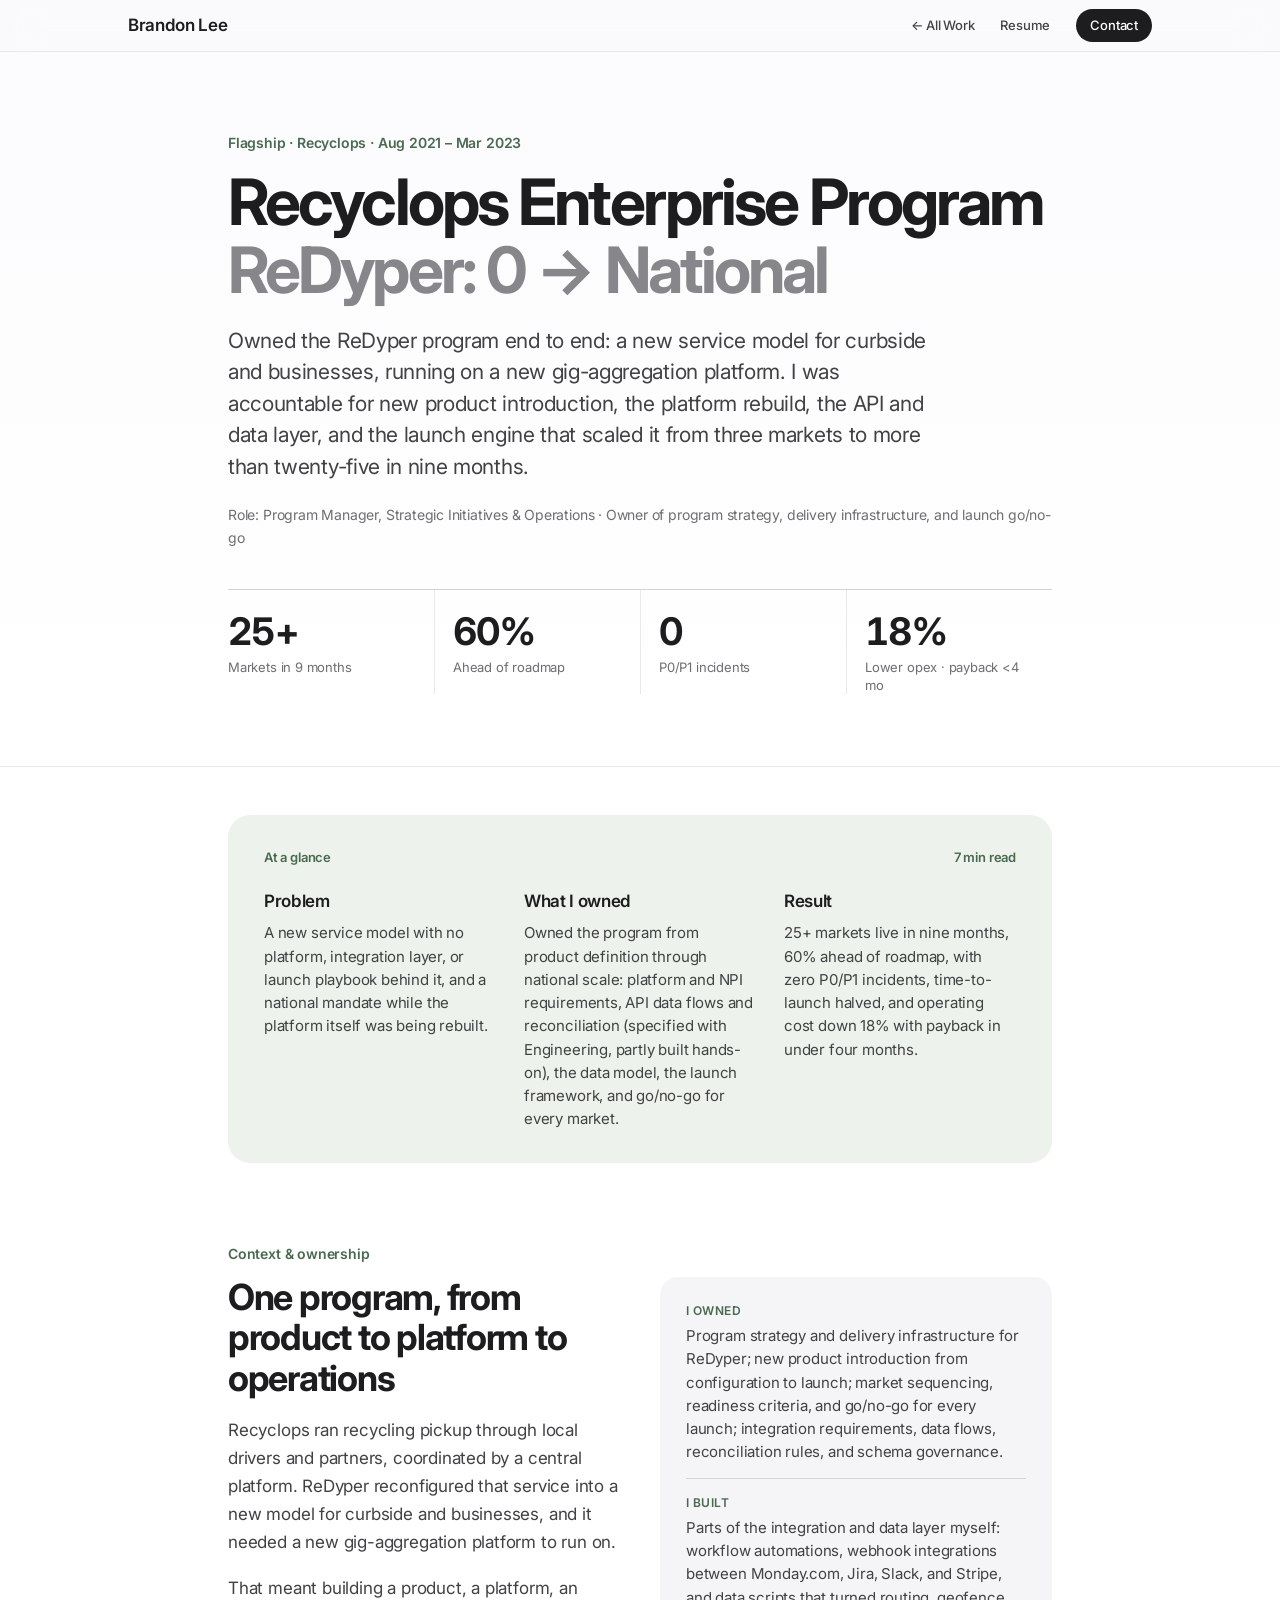
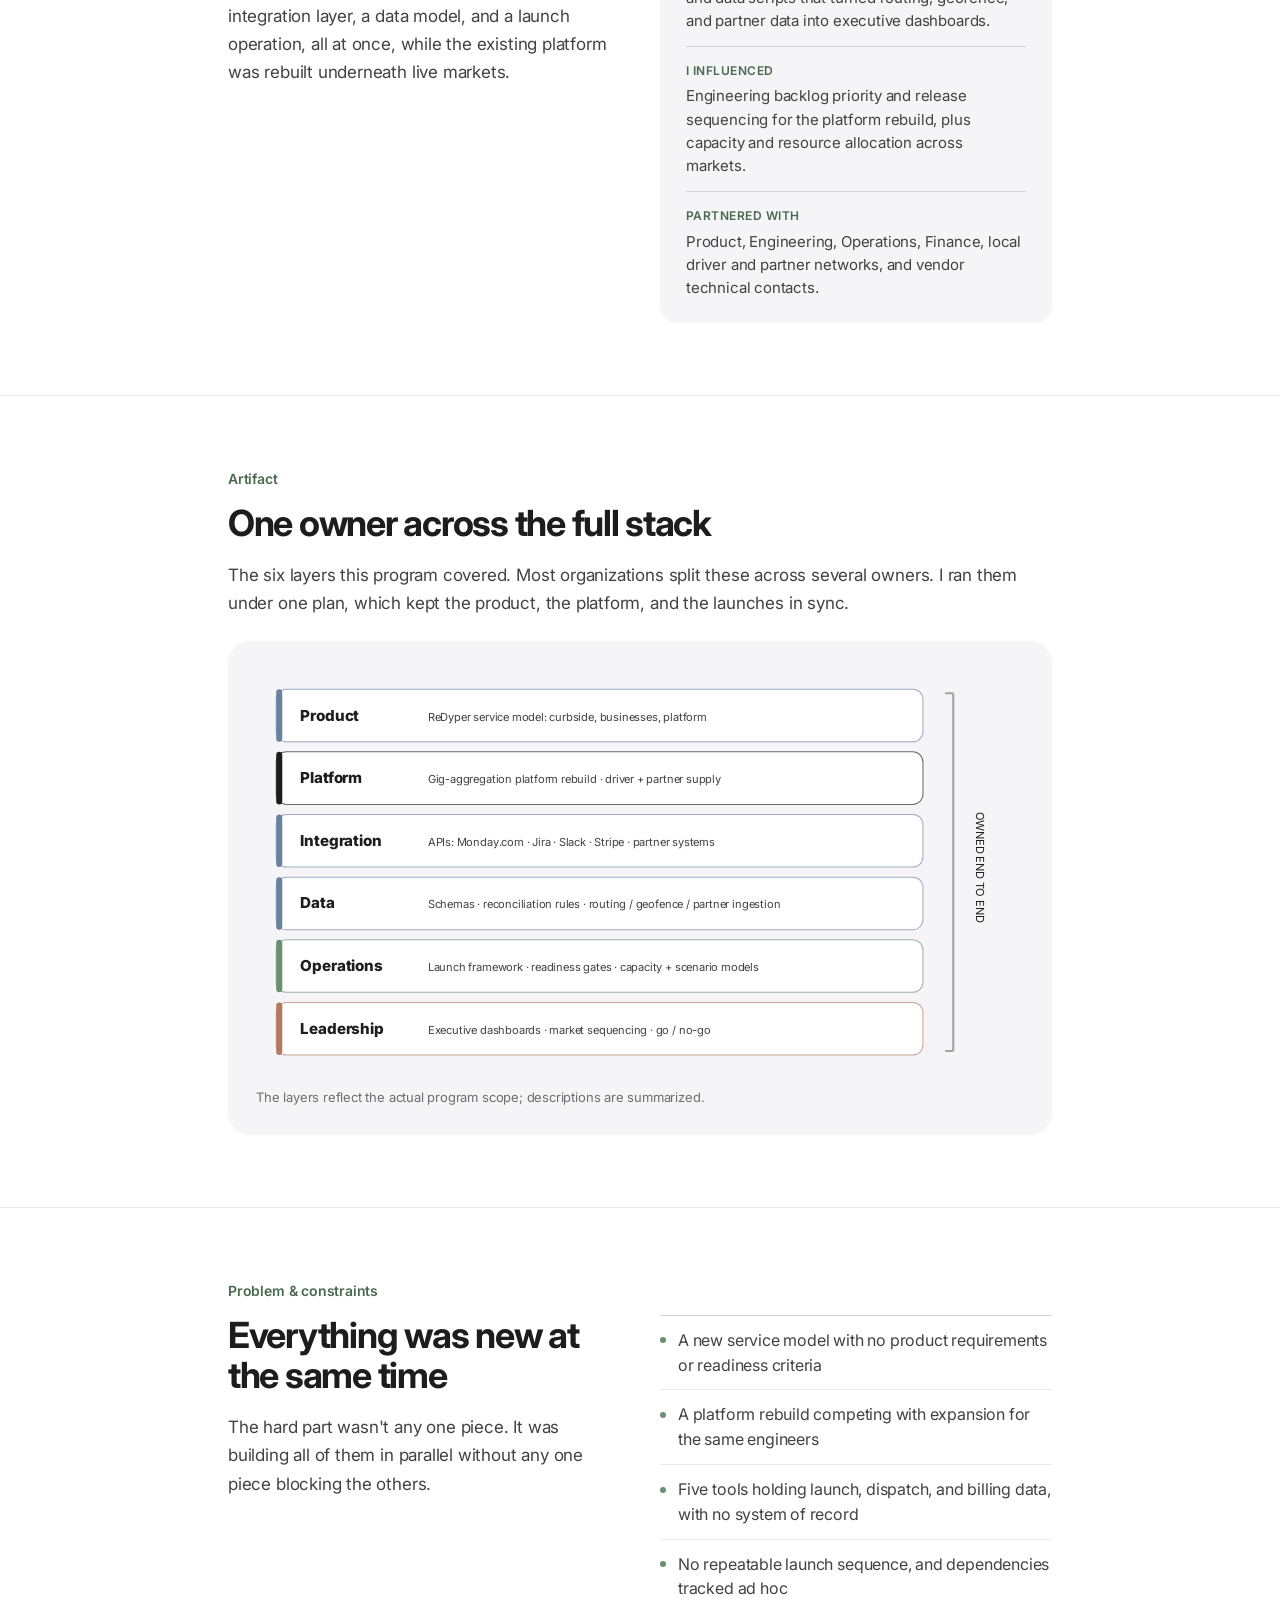
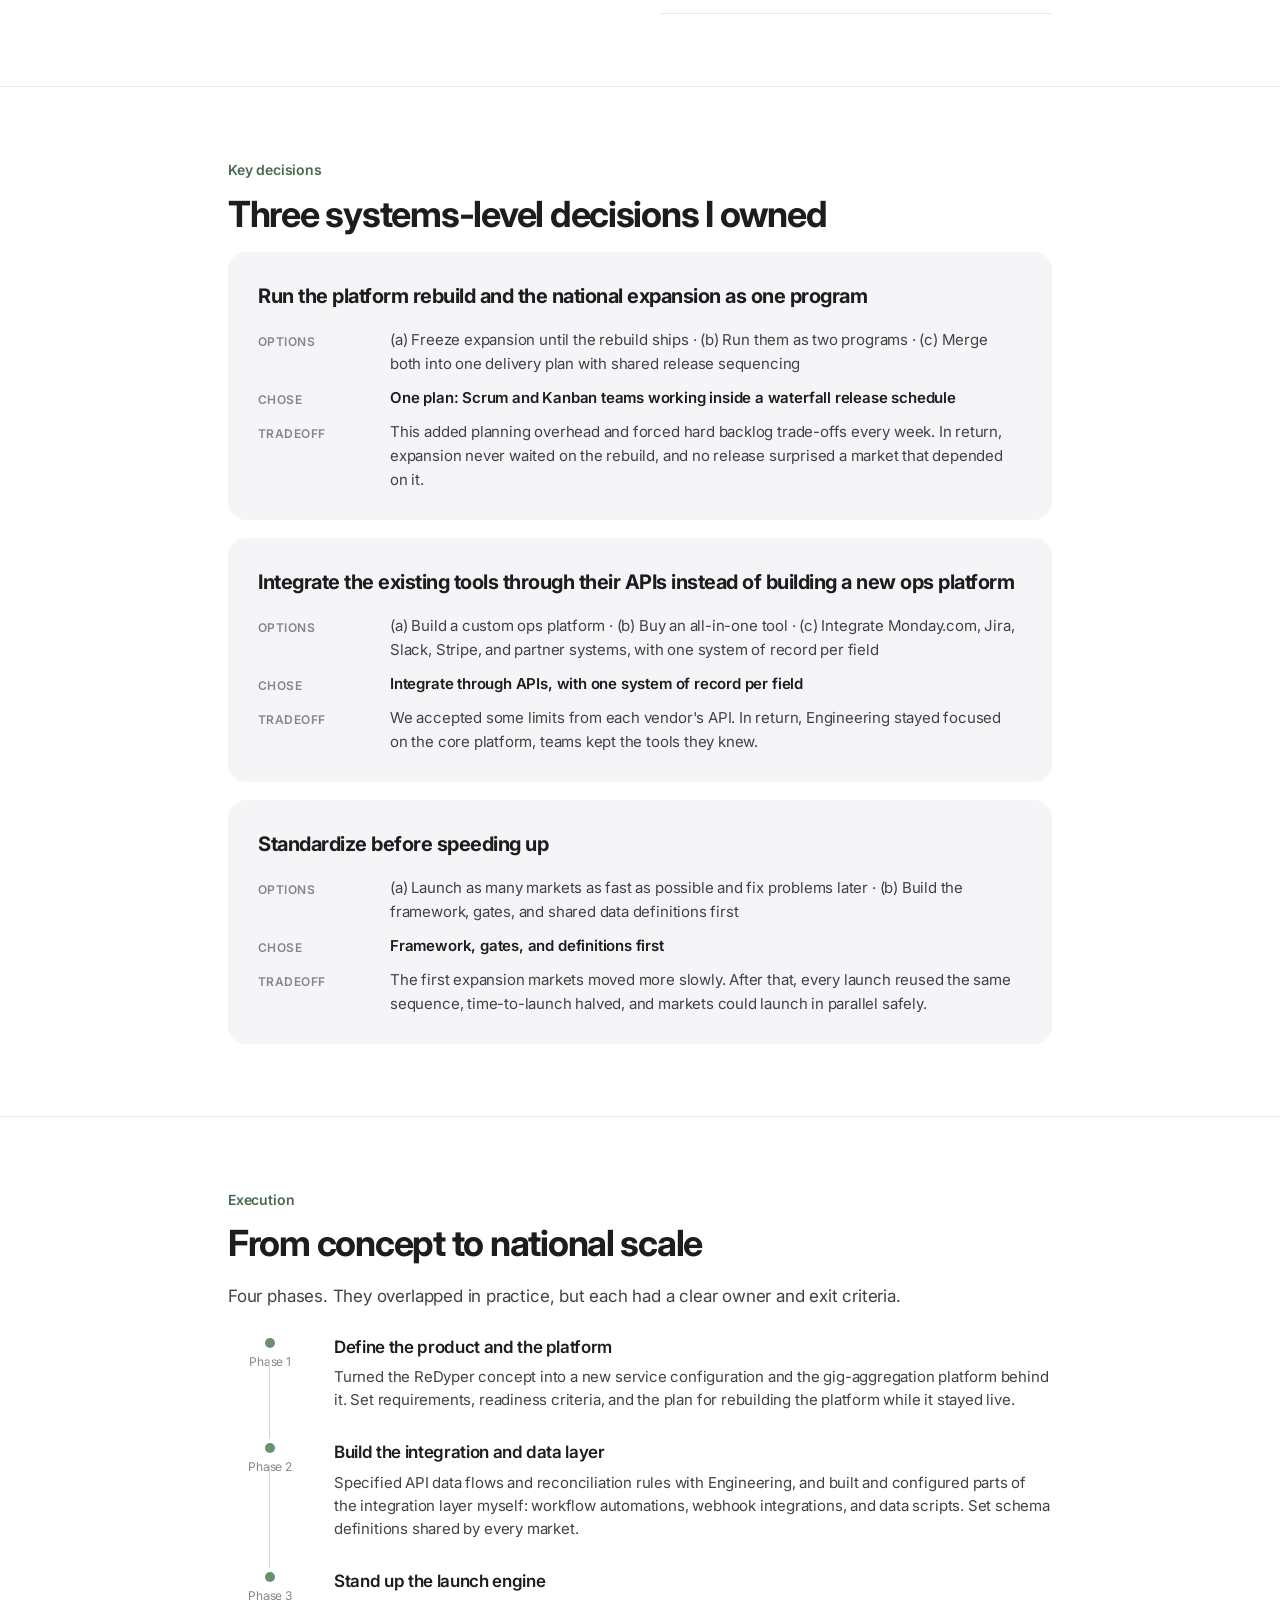
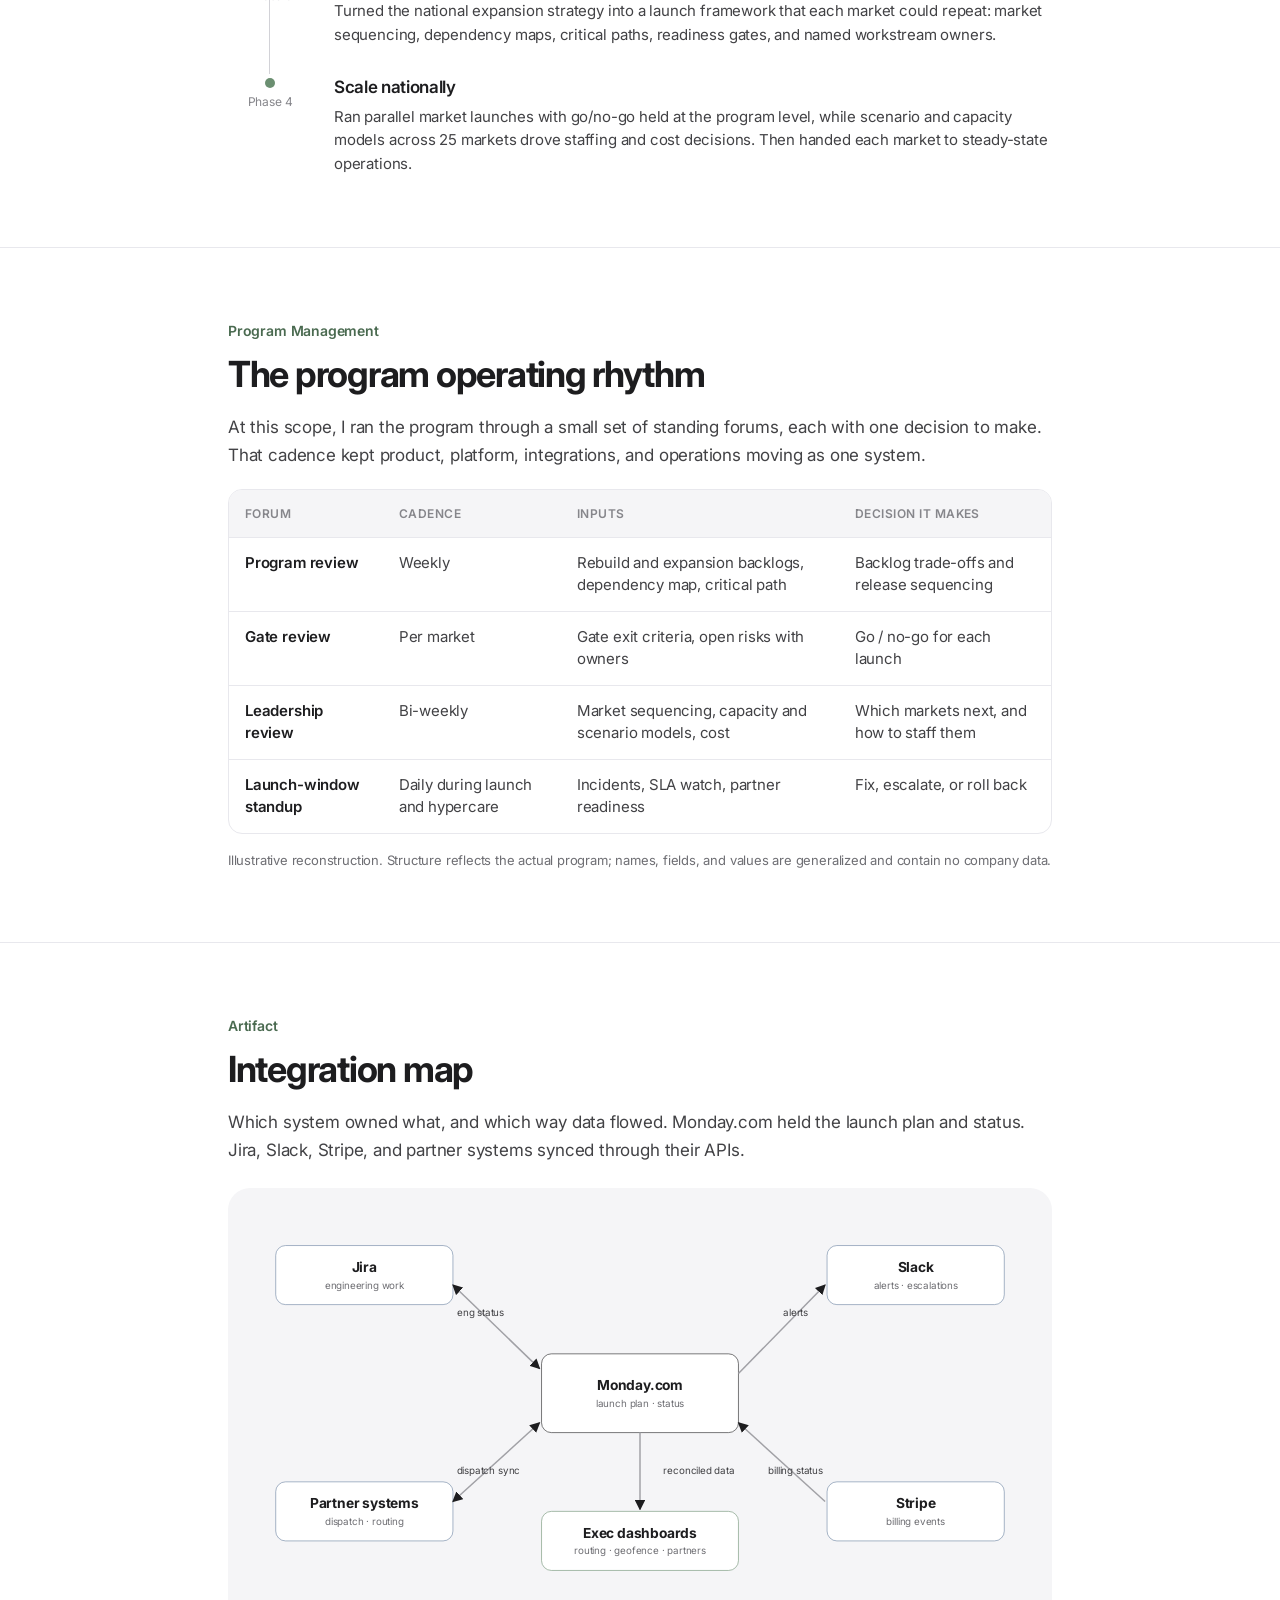
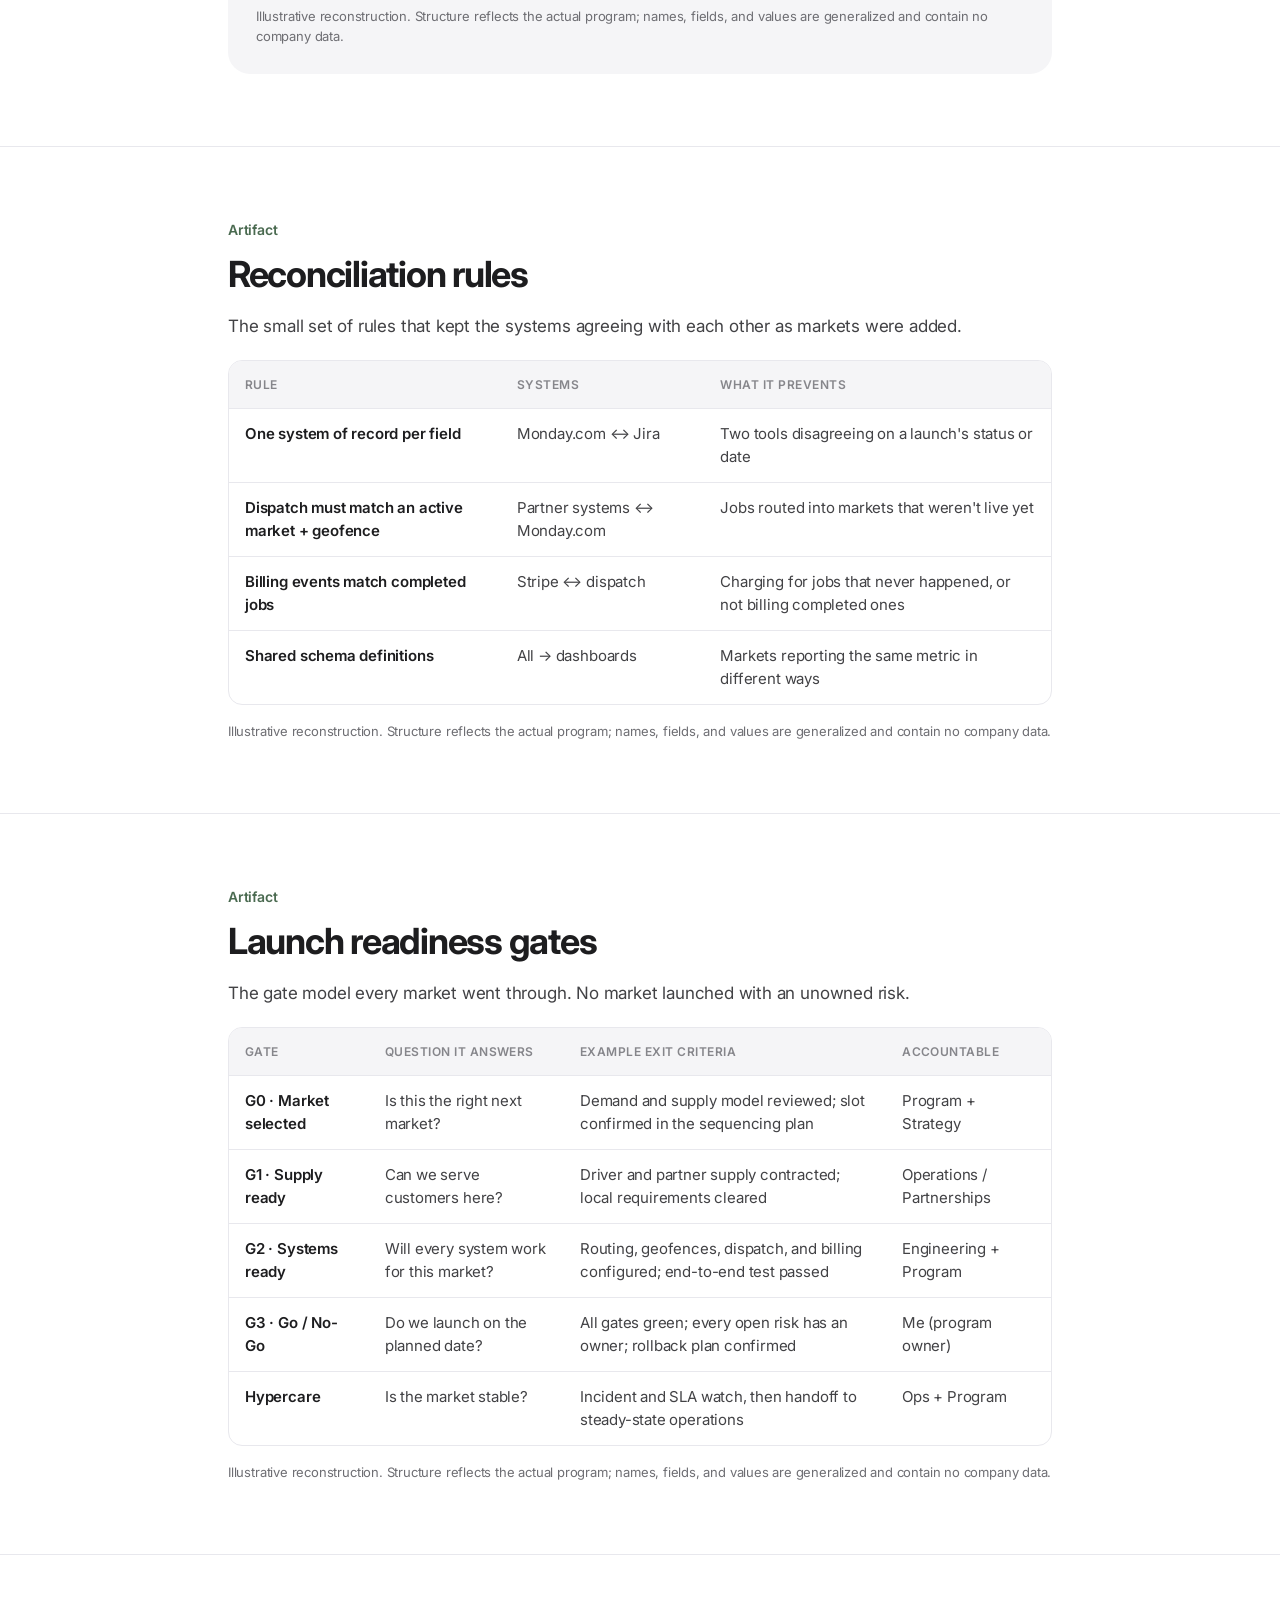
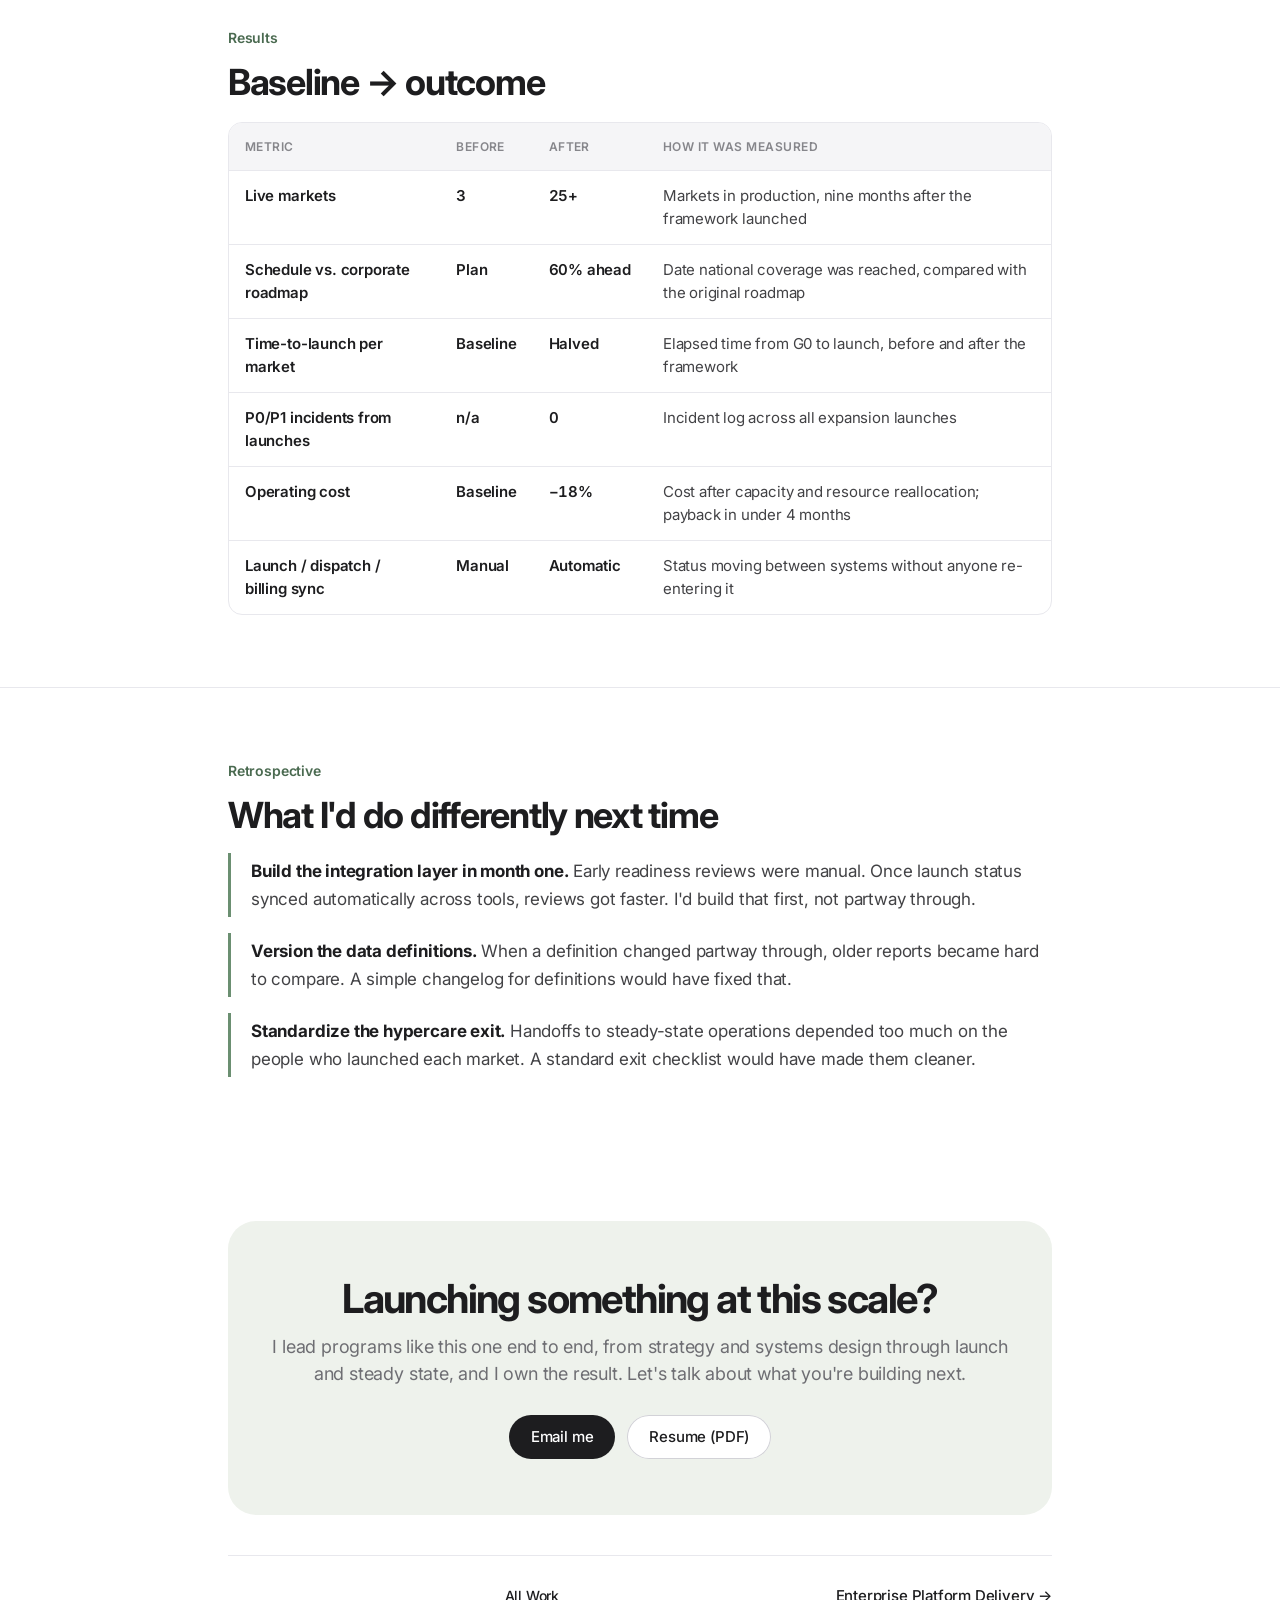
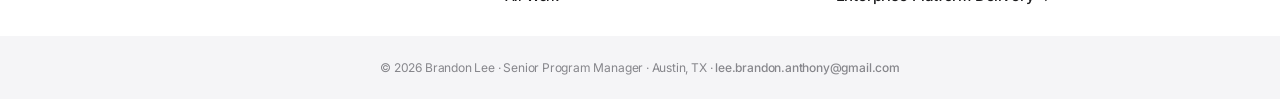
==== commit 584fc1e5: "ReDyper: say curbside and businesses instead of households Co-Authored-By: Claude Opus 5.5 <noreply@" ====
--- a/aggregation.html
+++ b/aggregation.html
@@ -30,7 +30,7 @@
   <div class="container">
     <div class="eyebrow">Flagship · Recyclops · Aug 2021 – Mar 2023</div>
     <h1 class="page-title">Recyclops Enterprise Program<br><span>ReDyper: 0 → National</span></h1>
-    <p class="page-lead">Owned the ReDyper program end to end: a new service model for households and businesses, running on a new gig-aggregation platform. I was accountable for new product introduction, the platform rebuild, the API and data layer, and the launch engine that scaled it from three markets to more than twenty-five in nine months.</p>
+    <p class="page-lead">Owned the ReDyper program end to end: a new service model for curbside and businesses, running on a new gig-aggregation platform. I was accountable for new product introduction, the platform rebuild, the API and data layer, and the launch engine that scaled it from three markets to more than twenty-five in nine months.</p>
     <div class="meta">Role: Program Manager, Strategic Initiatives &amp; Operations · Owner of program strategy, delivery infrastructure, and launch go/no-go</div>
     <div class="hero-metrics"><div class="hm"><div class="hm-num">25<span>+</span></div><div class="hm-lbl">Markets in 9 months</div></div><div class="hm"><div class="hm-num">60<span>%</span></div><div class="hm-lbl">Ahead of roadmap</div></div><div class="hm"><div class="hm-num">0</div><div class="hm-lbl">P0/P1 incidents</div></div><div class="hm"><div class="hm-num">18<span>%</span></div><div class="hm-lbl">Lower opex · payback &lt;4 mo</div></div></div>
   </div>
@@ -52,14 +52,14 @@
 <section class="section fi">
   <div class="container">
     <div class="section-label">Context &amp; ownership</div>
-    <div class="two-col"><div><h2 class="section-title">One program, from product to platform to operations</h2><p class="body-text">Recyclops ran recycling pickup through local drivers and partners, coordinated by a central platform. ReDyper reconfigured that service into a new model for households and businesses, and it needed a new gig-aggregation platform to run on.</p><p class="body-text">That meant building a product, a platform, an integration layer, a data model, and a launch operation, all at once, while the existing platform was rebuilt underneath live markets.</p></div><div class="role-box"><div class="role-row"><div class="role-k">I owned</div><div class="role-v">Program strategy and delivery infrastructure for ReDyper; new product introduction from configuration to launch; market sequencing, readiness criteria, and go/no-go for every launch; integration requirements, data flows, reconciliation rules, and schema governance.</div></div><div class="role-row"><div class="role-k">I built</div><div class="role-v">Parts of the integration and data layer myself: workflow automations, webhook integrations between Monday.com, Jira, Slack, and Stripe, and data scripts that turned routing, geofence, and partner data into executive dashboards.</div></div><div class="role-row"><div class="role-k">I influenced</div><div class="role-v">Engineering backlog priority and release sequencing for the platform rebuild, plus capacity and resource allocation across markets.</div></div><div class="role-row"><div class="role-k">Partnered with</div><div class="role-v">Product, Engineering, Operations, Finance, local driver and partner networks, and vendor technical contacts.</div></div></div></div>
+    <div class="two-col"><div><h2 class="section-title">One program, from product to platform to operations</h2><p class="body-text">Recyclops ran recycling pickup through local drivers and partners, coordinated by a central platform. ReDyper reconfigured that service into a new model for curbside and businesses, and it needed a new gig-aggregation platform to run on.</p><p class="body-text">That meant building a product, a platform, an integration layer, a data model, and a launch operation, all at once, while the existing platform was rebuilt underneath live markets.</p></div><div class="role-box"><div class="role-row"><div class="role-k">I owned</div><div class="role-v">Program strategy and delivery infrastructure for ReDyper; new product introduction from configuration to launch; market sequencing, readiness criteria, and go/no-go for every launch; integration requirements, data flows, reconciliation rules, and schema governance.</div></div><div class="role-row"><div class="role-k">I built</div><div class="role-v">Parts of the integration and data layer myself: workflow automations, webhook integrations between Monday.com, Jira, Slack, and Stripe, and data scripts that turned routing, geofence, and partner data into executive dashboards.</div></div><div class="role-row"><div class="role-k">I influenced</div><div class="role-v">Engineering backlog priority and release sequencing for the platform rebuild, plus capacity and resource allocation across markets.</div></div><div class="role-row"><div class="role-k">Partnered with</div><div class="role-v">Product, Engineering, Operations, Finance, local driver and partner networks, and vendor technical contacts.</div></div></div></div>
   </div>
 </section>
 
 <section class="section fi">
   <div class="container">
     <div class="section-label">Artifact</div>
-    <h2 class="section-title">One owner across the full stack</h2><p class="body-text">The six layers this program covered. Most organizations split these across several owners. I ran them under one plan, which kept the product, the platform, and the launches in sync.</p><figure class="artifact"><svg viewBox="0 0 760 398" role="img" aria-label="The six layers of the Recyclops program, from product to leadership, all owned by the program" xmlns="http://www.w3.org/2000/svg"><defs><marker id="ah" viewBox="0 0 10 10" refX="9" refY="5" markerWidth="7" markerHeight="7" orient="auto-start-reverse"><path d="M0,0 L10,5 L0,10 z" fill="#1d1d1f"/></marker><marker id="ahs" viewBox="0 0 10 10" refX="9" refY="5" markerWidth="7" markerHeight="7" orient="auto-start-reverse"><path d="M0,0 L10,5 L0,10 z" fill="#1d1d1f"/></marker></defs><rect x="20" y="20" width="640" height="52" rx="10" fill="#ffffff" stroke="#6a82a0" stroke-opacity=".65"/><rect x="20" y="20" width="6" height="52" rx="3" fill="#6a82a0"/><text x="44" y="51" fill="#1d1d1f" font-family="-apple-system,BlinkMacSystemFont,Inter,sans-serif" font-size="15" font-weight="800">Product</text><text x="170" y="51" fill="#424245" font-family="-apple-system,BlinkMacSystemFont,Inter,sans-serif" font-size="11">ReDyper service model: households, businesses, platform</text><rect x="20" y="82" width="640" height="52" rx="10" fill="#ffffff" stroke="#1d1d1f" stroke-opacity=".65"/><rect x="20" y="82" width="6" height="52" rx="3" fill="#1d1d1f"/><text x="44" y="113" fill="#1d1d1f" font-family="-apple-system,BlinkMacSystemFont,Inter,sans-serif" font-size="15" font-weight="800">Platform</text><text x="170" y="113" fill="#424245" font-family="-apple-system,BlinkMacSystemFont,Inter,sans-serif" font-size="11">Gig-aggregation platform rebuild · driver + partner supply</text><rect x="20" y="144" width="640" height="52" rx="10" fill="#ffffff" stroke="#6a82a0" stroke-opacity=".65"/><rect x="20" y="144" width="6" height="52" rx="3" fill="#6a82a0"/><text x="44" y="175" fill="#1d1d1f" font-family="-apple-system,BlinkMacSystemFont,Inter,sans-serif" font-size="15" font-weight="800">Integration</text><text x="170" y="175" fill="#424245" font-family="-apple-system,BlinkMacSystemFont,Inter,sans-serif" font-size="11">APIs: Monday.com · Jira · Slack · Stripe · partner systems</text><rect x="20" y="206" width="640" height="52" rx="10" fill="#ffffff" stroke="#6a82a0" stroke-opacity=".65"/><rect x="20" y="206" width="6" height="52" rx="3" fill="#6a82a0"/><text x="44" y="237" fill="#1d1d1f" font-family="-apple-system,BlinkMacSystemFont,Inter,sans-serif" font-size="15" font-weight="800">Data</text><text x="170" y="237" fill="#424245" font-family="-apple-system,BlinkMacSystemFont,Inter,sans-serif" font-size="11">Schemas · reconciliation rules · routing / geofence / partner ingestion</text><rect x="20" y="268" width="640" height="52" rx="10" fill="#ffffff" stroke="#6b8f71" stroke-opacity=".65"/><rect x="20" y="268" width="6" height="52" rx="3" fill="#6b8f71"/><text x="44" y="299" fill="#1d1d1f" font-family="-apple-system,BlinkMacSystemFont,Inter,sans-serif" font-size="15" font-weight="800">Operations</text><text x="170" y="299" fill="#424245" font-family="-apple-system,BlinkMacSystemFont,Inter,sans-serif" font-size="11">Launch framework · readiness gates · capacity + scenario models</text><rect x="20" y="330" width="640" height="52" rx="10" fill="#ffffff" stroke="#b07a62" stroke-opacity=".65"/><rect x="20" y="330" width="6" height="52" rx="3" fill="#b07a62"/><text x="44" y="361" fill="#1d1d1f" font-family="-apple-system,BlinkMacSystemFont,Inter,sans-serif" font-size="15" font-weight="800">Leadership</text><text x="170" y="361" fill="#424245" font-family="-apple-system,BlinkMacSystemFont,Inter,sans-serif" font-size="11">Executive dashboards · market sequencing · go / no-go</text><line x1="690" y1="24" x2="690" y2="378" stroke="#a1a1a6" stroke-width="2"/><line x1="682" y1="24" x2="690" y2="24" stroke="#a1a1a6" stroke-width="2"/><line x1="682" y1="378" x2="690" y2="378" stroke="#a1a1a6" stroke-width="2"/><text x="712" y="196.0" fill="#1d1d1f" font-family="-apple-system,BlinkMacSystemFont,Inter,sans-serif" font-size="11" transform="rotate(90 712 196.0)" text-anchor="middle">OWNED END TO END</text></svg><figcaption>The layers reflect the actual program scope; descriptions are summarized.</figcaption></figure>
+    <h2 class="section-title">One owner across the full stack</h2><p class="body-text">The six layers this program covered. Most organizations split these across several owners. I ran them under one plan, which kept the product, the platform, and the launches in sync.</p><figure class="artifact"><svg viewBox="0 0 760 398" role="img" aria-label="The six layers of the Recyclops program, from product to leadership, all owned by the program" xmlns="http://www.w3.org/2000/svg"><defs><marker id="ah" viewBox="0 0 10 10" refX="9" refY="5" markerWidth="7" markerHeight="7" orient="auto-start-reverse"><path d="M0,0 L10,5 L0,10 z" fill="#1d1d1f"/></marker><marker id="ahs" viewBox="0 0 10 10" refX="9" refY="5" markerWidth="7" markerHeight="7" orient="auto-start-reverse"><path d="M0,0 L10,5 L0,10 z" fill="#1d1d1f"/></marker></defs><rect x="20" y="20" width="640" height="52" rx="10" fill="#ffffff" stroke="#6a82a0" stroke-opacity=".65"/><rect x="20" y="20" width="6" height="52" rx="3" fill="#6a82a0"/><text x="44" y="51" fill="#1d1d1f" font-family="-apple-system,BlinkMacSystemFont,Inter,sans-serif" font-size="15" font-weight="800">Product</text><text x="170" y="51" fill="#424245" font-family="-apple-system,BlinkMacSystemFont,Inter,sans-serif" font-size="11">ReDyper service model: curbside, businesses, platform</text><rect x="20" y="82" width="640" height="52" rx="10" fill="#ffffff" stroke="#1d1d1f" stroke-opacity=".65"/><rect x="20" y="82" width="6" height="52" rx="3" fill="#1d1d1f"/><text x="44" y="113" fill="#1d1d1f" font-family="-apple-system,BlinkMacSystemFont,Inter,sans-serif" font-size="15" font-weight="800">Platform</text><text x="170" y="113" fill="#424245" font-family="-apple-system,BlinkMacSystemFont,Inter,sans-serif" font-size="11">Gig-aggregation platform rebuild · driver + partner supply</text><rect x="20" y="144" width="640" height="52" rx="10" fill="#ffffff" stroke="#6a82a0" stroke-opacity=".65"/><rect x="20" y="144" width="6" height="52" rx="3" fill="#6a82a0"/><text x="44" y="175" fill="#1d1d1f" font-family="-apple-system,BlinkMacSystemFont,Inter,sans-serif" font-size="15" font-weight="800">Integration</text><text x="170" y="175" fill="#424245" font-family="-apple-system,BlinkMacSystemFont,Inter,sans-serif" font-size="11">APIs: Monday.com · Jira · Slack · Stripe · partner systems</text><rect x="20" y="206" width="640" height="52" rx="10" fill="#ffffff" stroke="#6a82a0" stroke-opacity=".65"/><rect x="20" y="206" width="6" height="52" rx="3" fill="#6a82a0"/><text x="44" y="237" fill="#1d1d1f" font-family="-apple-system,BlinkMacSystemFont,Inter,sans-serif" font-size="15" font-weight="800">Data</text><text x="170" y="237" fill="#424245" font-family="-apple-system,BlinkMacSystemFont,Inter,sans-serif" font-size="11">Schemas · reconciliation rules · routing / geofence / partner ingestion</text><rect x="20" y="268" width="640" height="52" rx="10" fill="#ffffff" stroke="#6b8f71" stroke-opacity=".65"/><rect x="20" y="268" width="6" height="52" rx="3" fill="#6b8f71"/><text x="44" y="299" fill="#1d1d1f" font-family="-apple-system,BlinkMacSystemFont,Inter,sans-serif" font-size="15" font-weight="800">Operations</text><text x="170" y="299" fill="#424245" font-family="-apple-system,BlinkMacSystemFont,Inter,sans-serif" font-size="11">Launch framework · readiness gates · capacity + scenario models</text><rect x="20" y="330" width="640" height="52" rx="10" fill="#ffffff" stroke="#b07a62" stroke-opacity=".65"/><rect x="20" y="330" width="6" height="52" rx="3" fill="#b07a62"/><text x="44" y="361" fill="#1d1d1f" font-family="-apple-system,BlinkMacSystemFont,Inter,sans-serif" font-size="15" font-weight="800">Leadership</text><text x="170" y="361" fill="#424245" font-family="-apple-system,BlinkMacSystemFont,Inter,sans-serif" font-size="11">Executive dashboards · market sequencing · go / no-go</text><line x1="690" y1="24" x2="690" y2="378" stroke="#a1a1a6" stroke-width="2"/><line x1="682" y1="24" x2="690" y2="24" stroke="#a1a1a6" stroke-width="2"/><line x1="682" y1="378" x2="690" y2="378" stroke="#a1a1a6" stroke-width="2"/><text x="712" y="196.0" fill="#1d1d1f" font-family="-apple-system,BlinkMacSystemFont,Inter,sans-serif" font-size="11" transform="rotate(90 712 196.0)" text-anchor="middle">OWNED END TO END</text></svg><figcaption>The layers reflect the actual program scope; descriptions are summarized.</figcaption></figure>
   </div>
 </section>
 
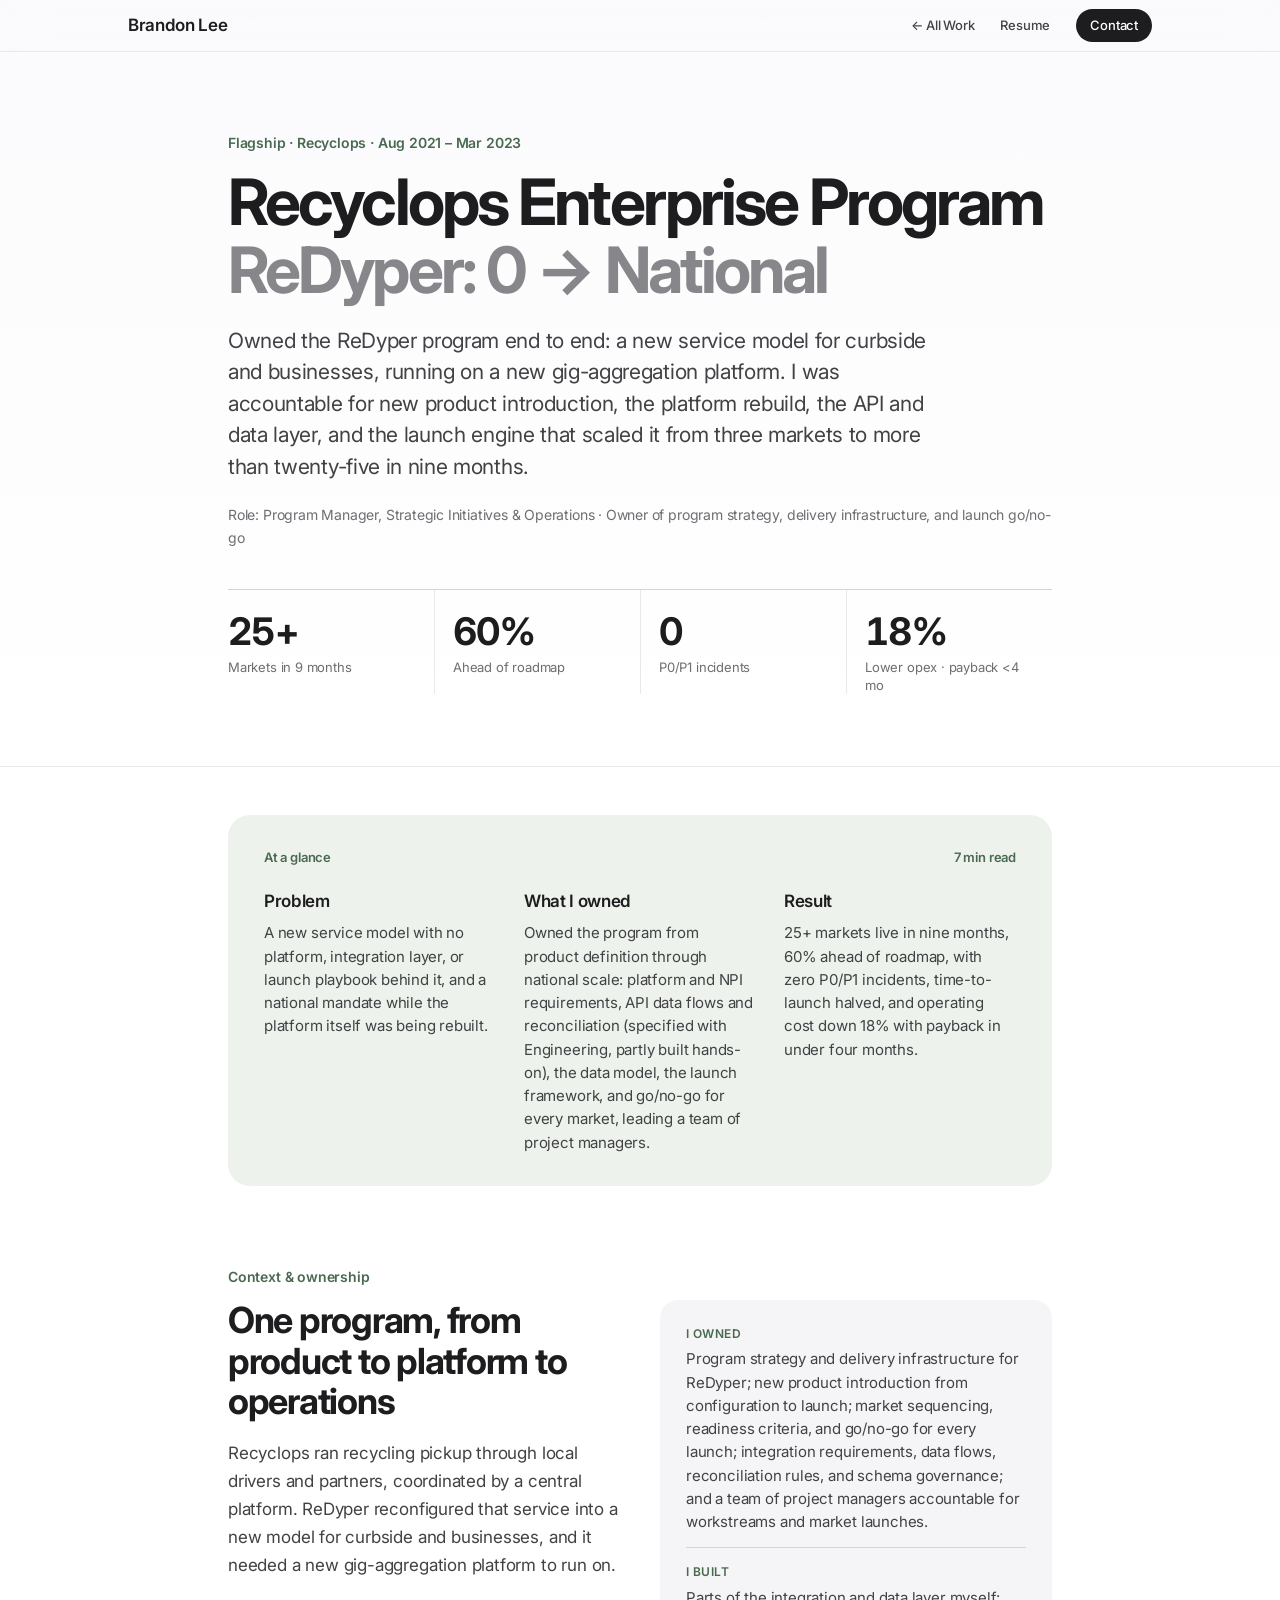
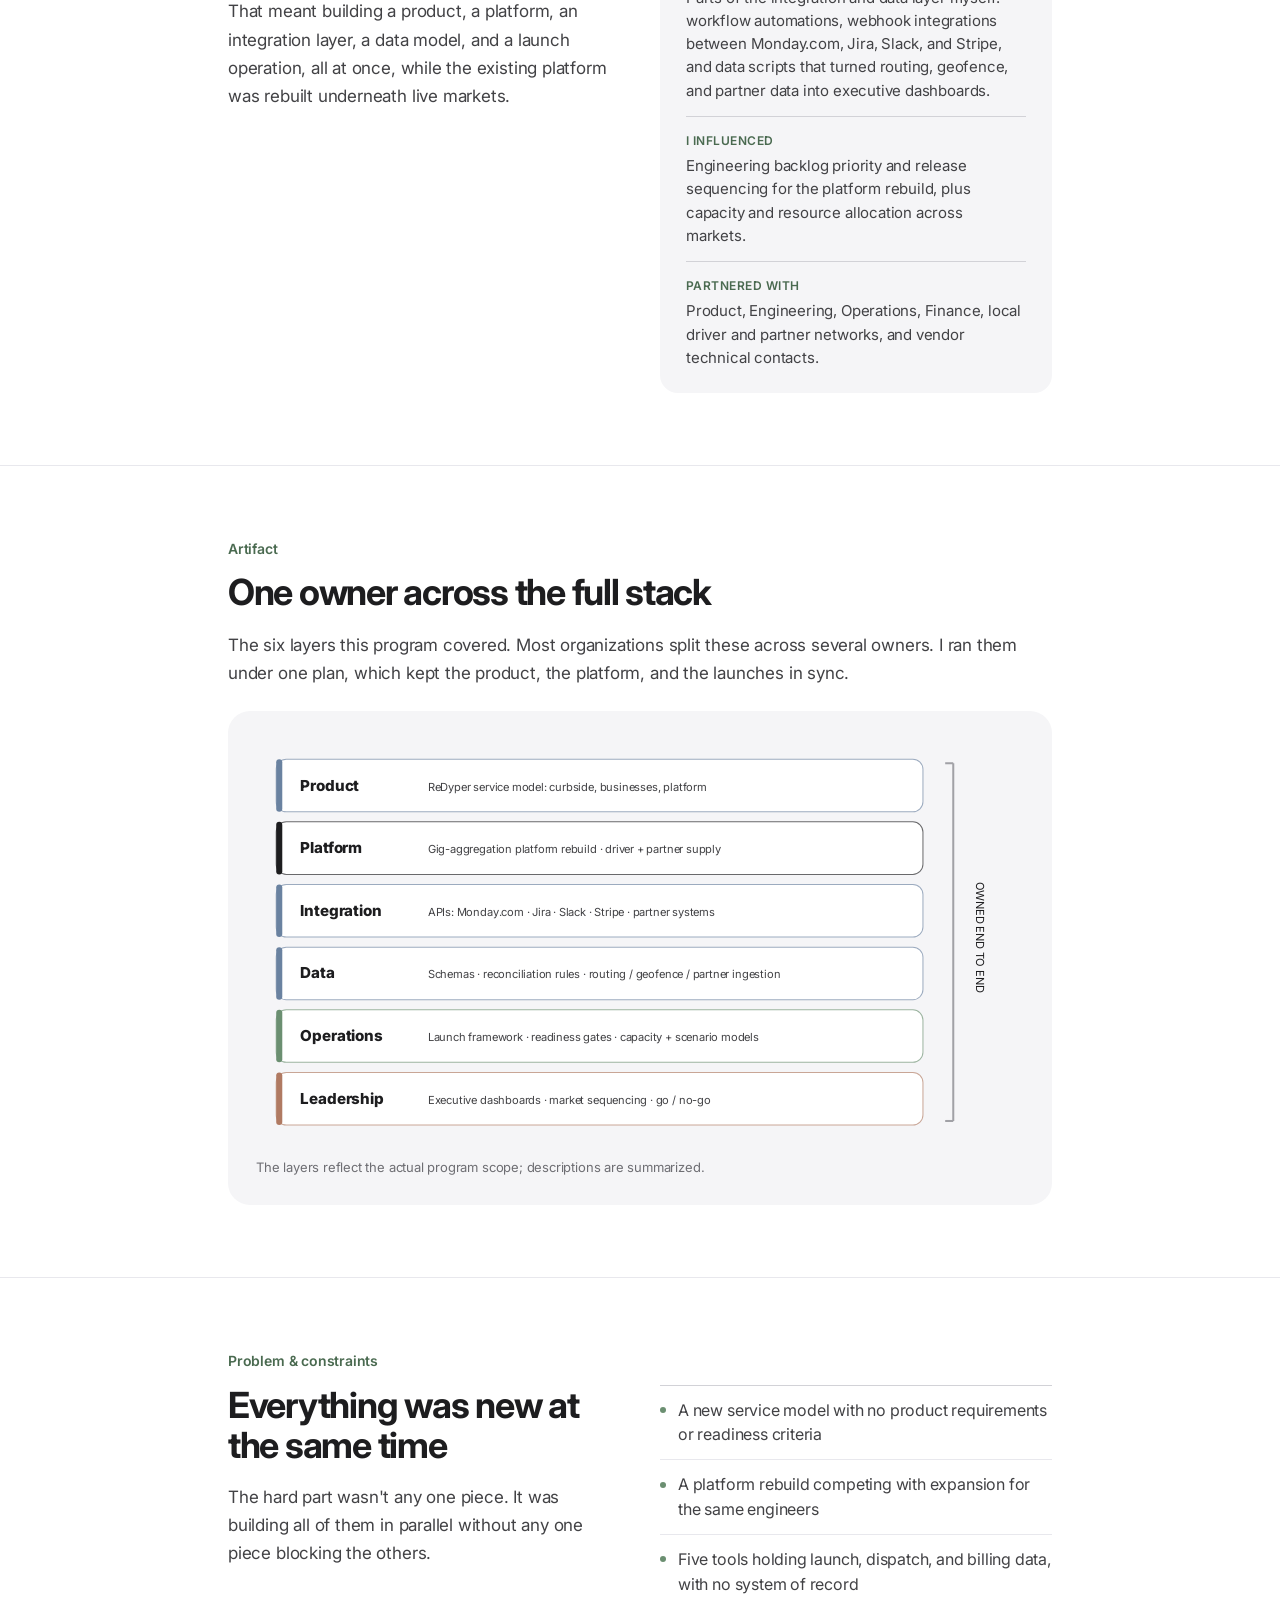
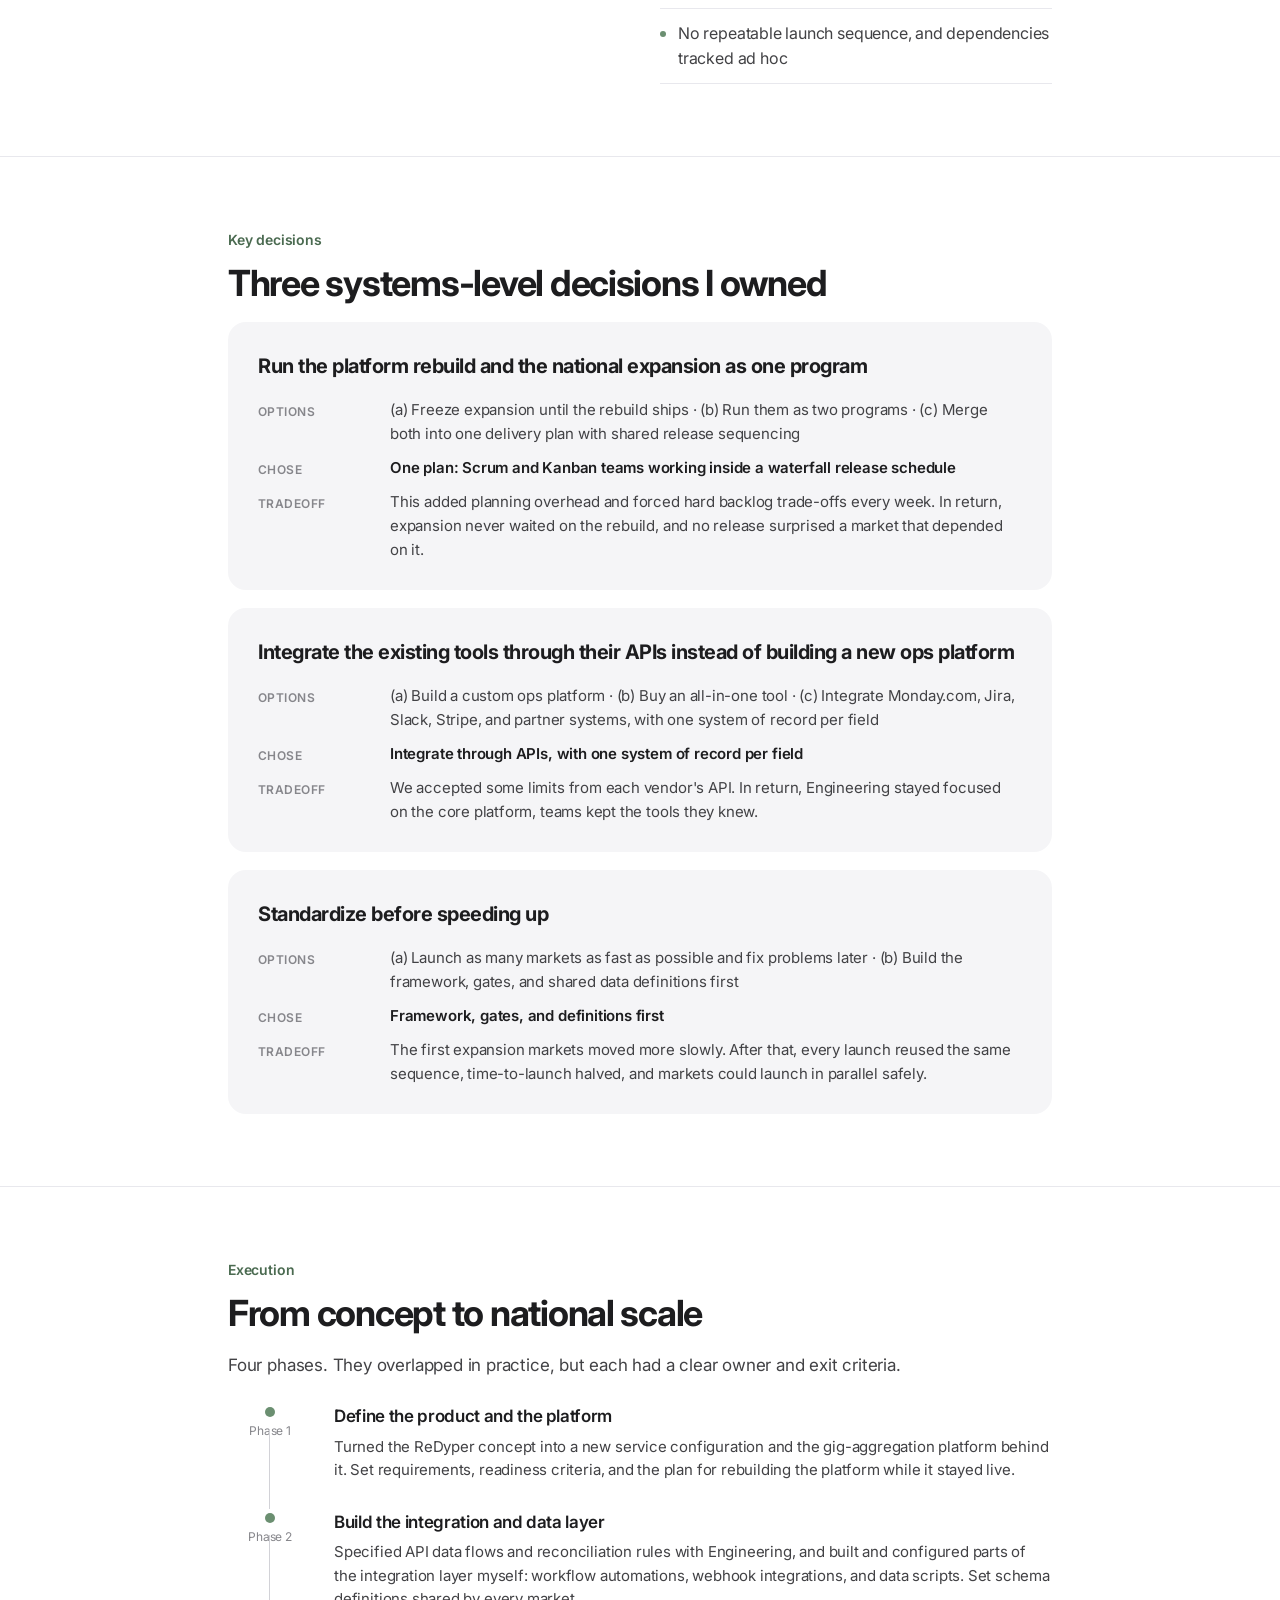
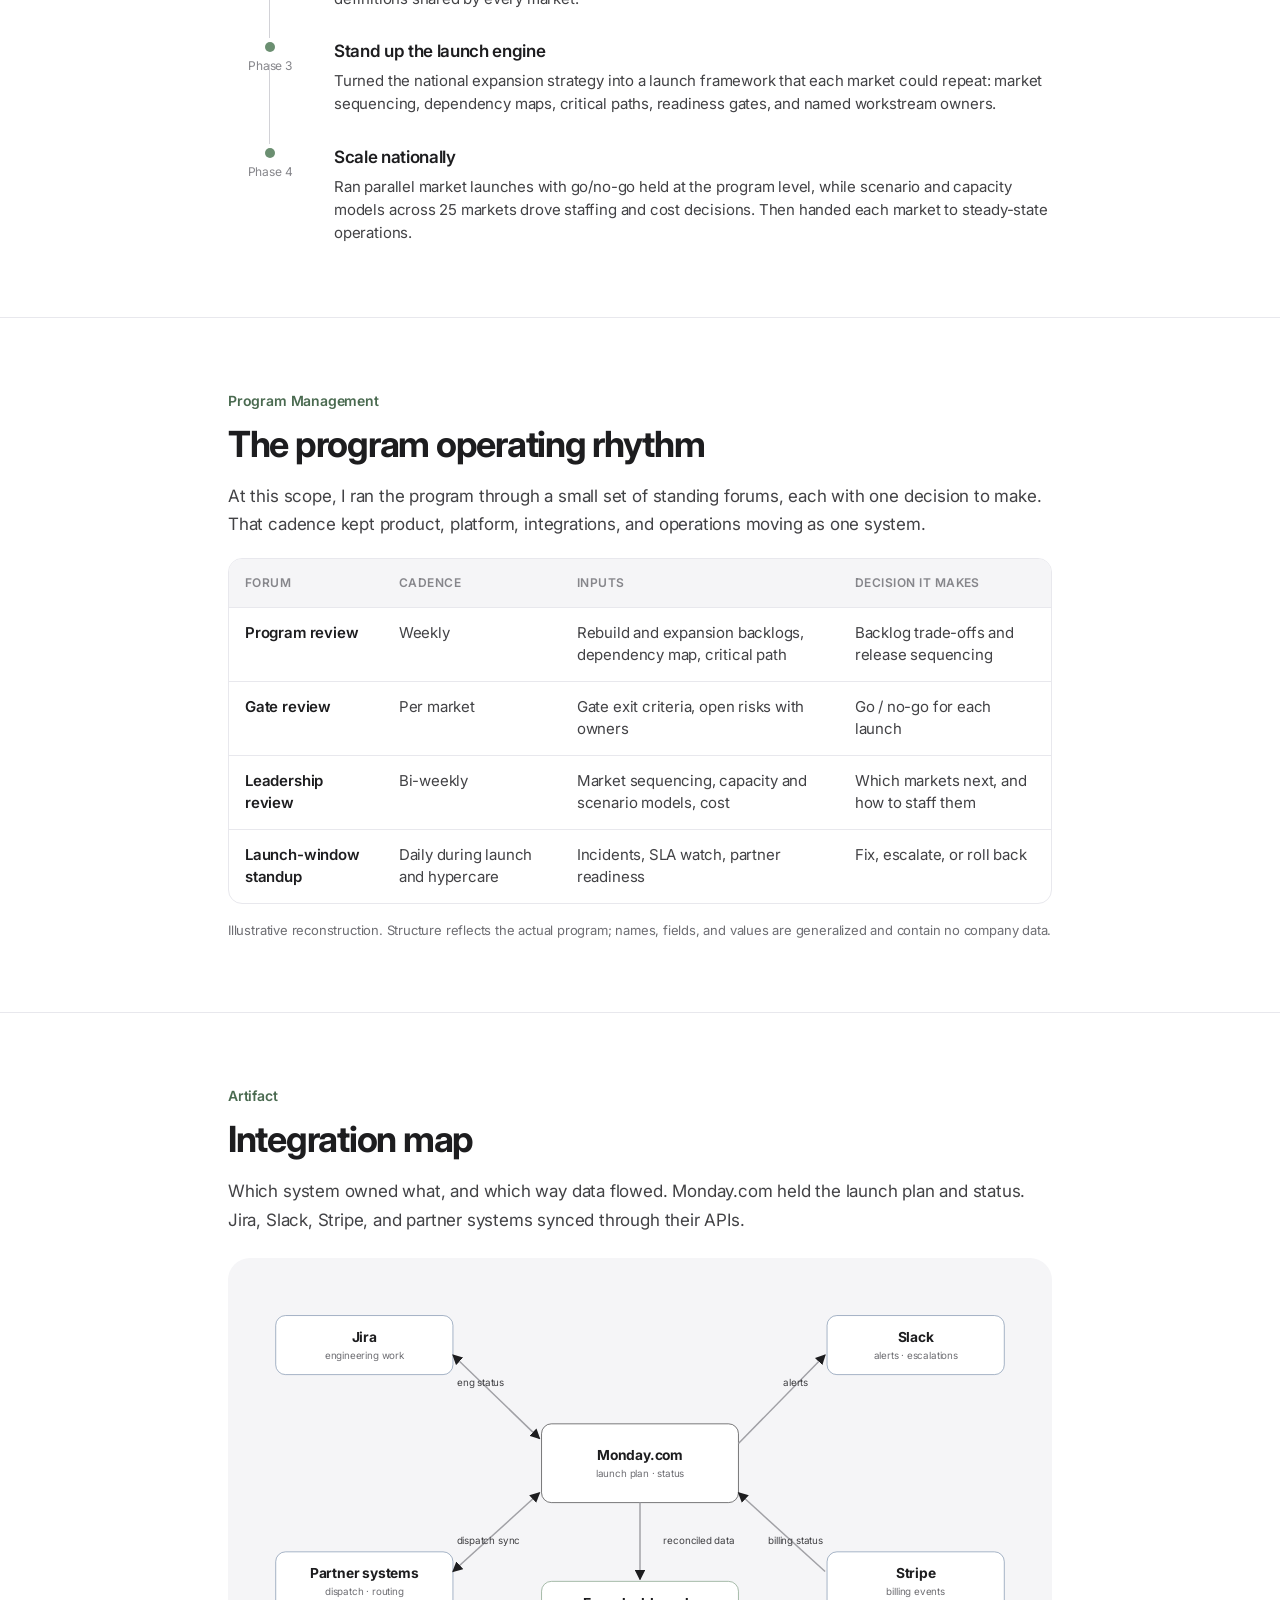
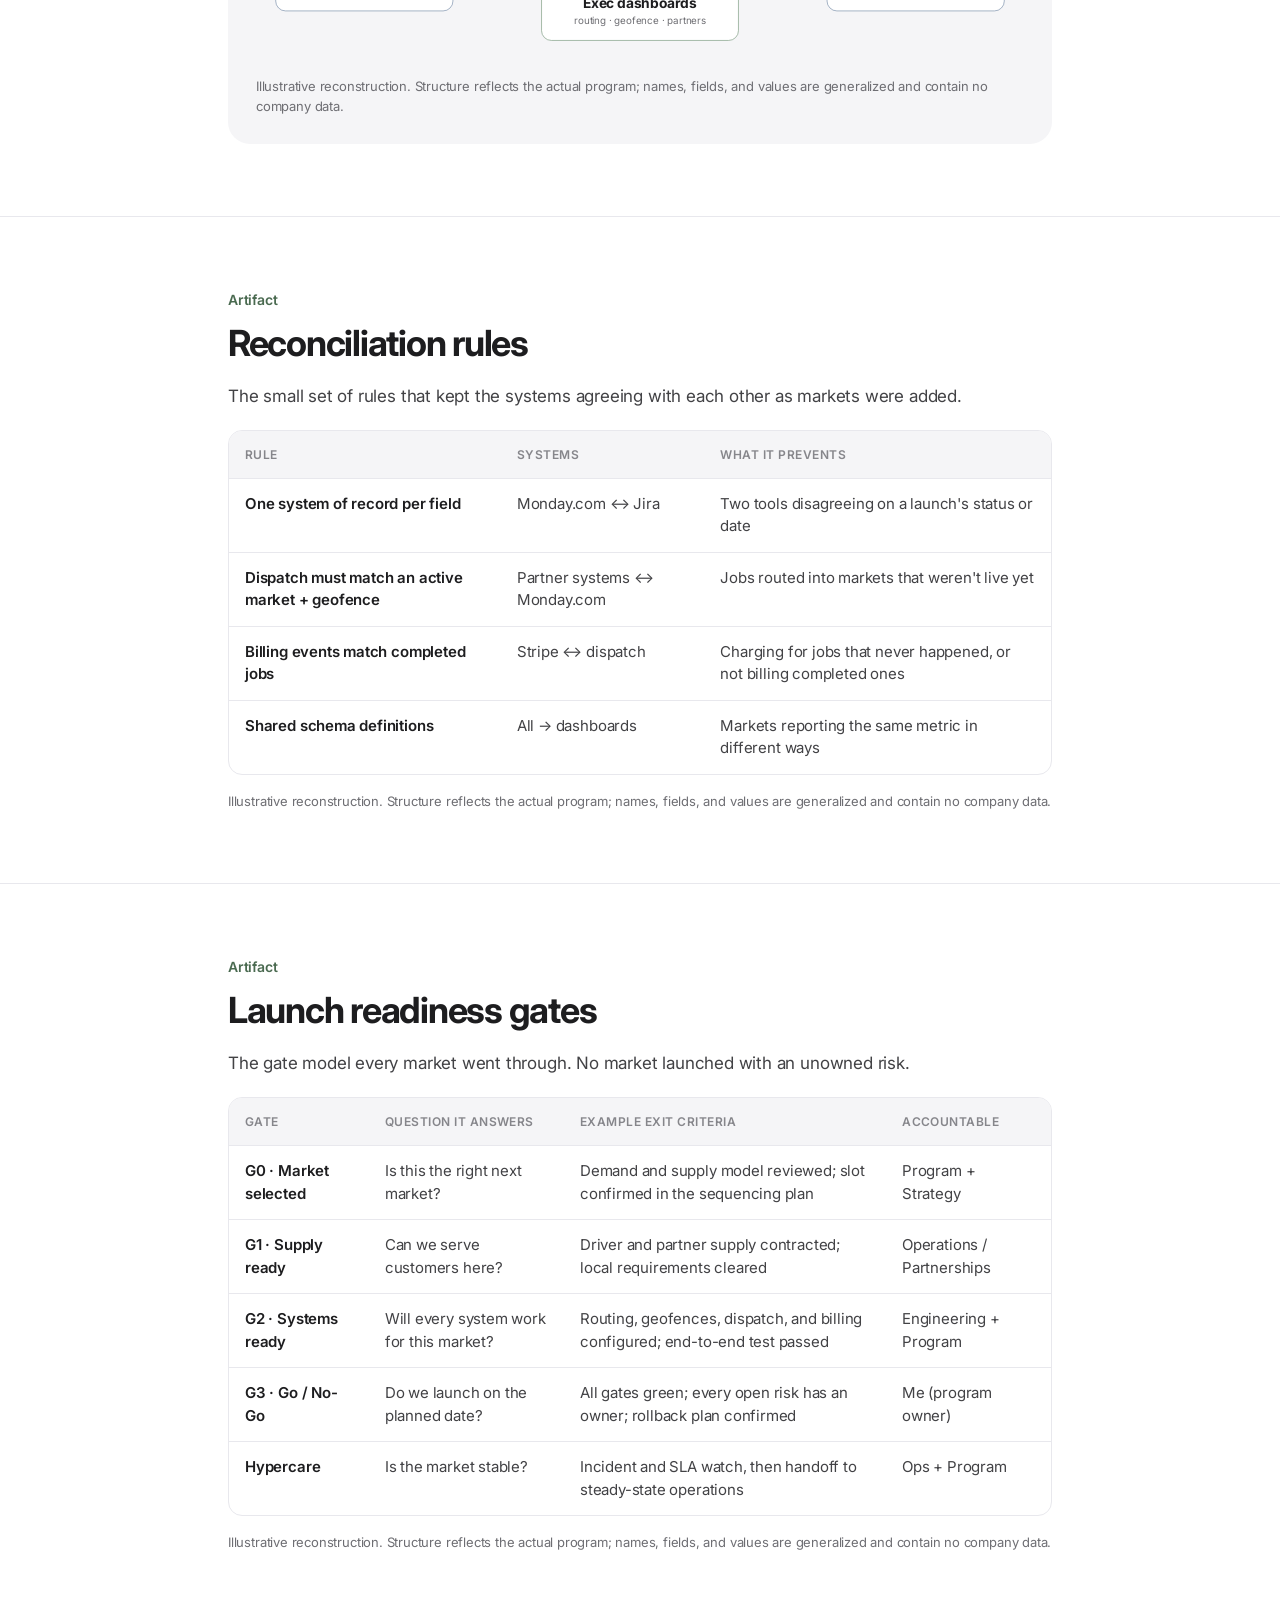
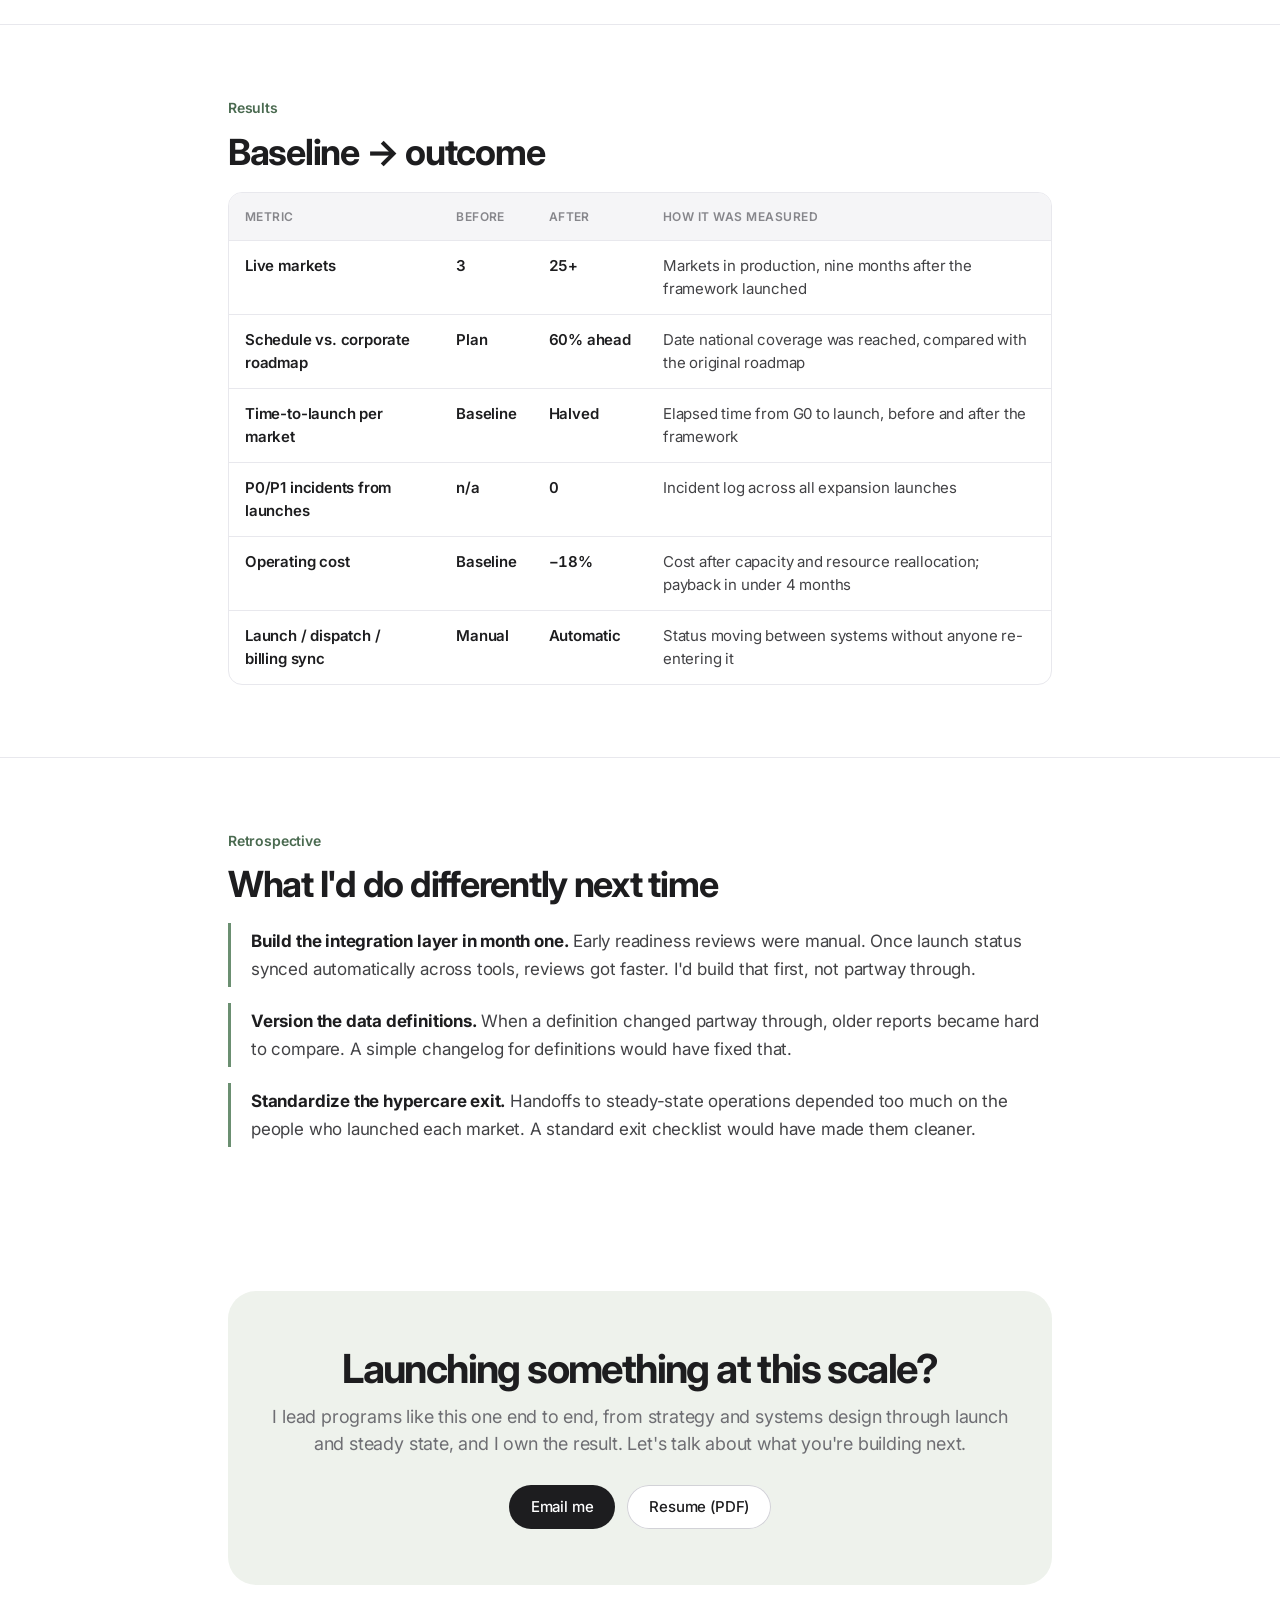
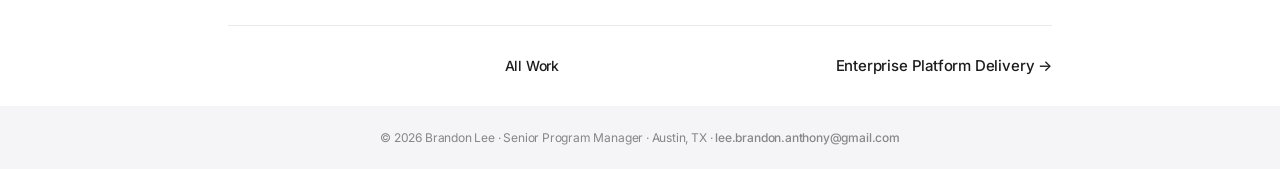
==== commit c1cb4094: "Add resume content: people leadership, C-suite governance, technical depth; use Tech resume Co-Autho" ====
--- a/aggregation.html
+++ b/aggregation.html
@@ -42,7 +42,7 @@
       <div class="glance-head"><span>At a glance</span><span>7 min read</span></div>
       <div class="glance-grid">
         <div><div class="gk">Problem</div><div class="gv">A new service model with no platform, integration layer, or launch playbook behind it, and a national mandate while the platform itself was being rebuilt.</div></div>
-        <div><div class="gk">What I owned</div><div class="gv">Owned the program from product definition through national scale: platform and NPI requirements, API data flows and reconciliation (specified with Engineering, partly built hands-on), the data model, the launch framework, and go/no-go for every market.</div></div>
+        <div><div class="gk">What I owned</div><div class="gv">Owned the program from product definition through national scale: platform and NPI requirements, API data flows and reconciliation (specified with Engineering, partly built hands-on), the data model, the launch framework, and go/no-go for every market, leading a team of project managers.</div></div>
         <div><div class="gk">Result</div><div class="gv">25+ markets live in nine months, 60% ahead of roadmap, with zero P0/P1 incidents, time-to-launch halved, and operating cost down 18% with payback in under four months.</div></div>
       </div>
     </div>
@@ -52,7 +52,7 @@
 <section class="section fi">
   <div class="container">
     <div class="section-label">Context &amp; ownership</div>
-    <div class="two-col"><div><h2 class="section-title">One program, from product to platform to operations</h2><p class="body-text">Recyclops ran recycling pickup through local drivers and partners, coordinated by a central platform. ReDyper reconfigured that service into a new model for curbside and businesses, and it needed a new gig-aggregation platform to run on.</p><p class="body-text">That meant building a product, a platform, an integration layer, a data model, and a launch operation, all at once, while the existing platform was rebuilt underneath live markets.</p></div><div class="role-box"><div class="role-row"><div class="role-k">I owned</div><div class="role-v">Program strategy and delivery infrastructure for ReDyper; new product introduction from configuration to launch; market sequencing, readiness criteria, and go/no-go for every launch; integration requirements, data flows, reconciliation rules, and schema governance.</div></div><div class="role-row"><div class="role-k">I built</div><div class="role-v">Parts of the integration and data layer myself: workflow automations, webhook integrations between Monday.com, Jira, Slack, and Stripe, and data scripts that turned routing, geofence, and partner data into executive dashboards.</div></div><div class="role-row"><div class="role-k">I influenced</div><div class="role-v">Engineering backlog priority and release sequencing for the platform rebuild, plus capacity and resource allocation across markets.</div></div><div class="role-row"><div class="role-k">Partnered with</div><div class="role-v">Product, Engineering, Operations, Finance, local driver and partner networks, and vendor technical contacts.</div></div></div></div>
+    <div class="two-col"><div><h2 class="section-title">One program, from product to platform to operations</h2><p class="body-text">Recyclops ran recycling pickup through local drivers and partners, coordinated by a central platform. ReDyper reconfigured that service into a new model for curbside and businesses, and it needed a new gig-aggregation platform to run on.</p><p class="body-text">That meant building a product, a platform, an integration layer, a data model, and a launch operation, all at once, while the existing platform was rebuilt underneath live markets.</p></div><div class="role-box"><div class="role-row"><div class="role-k">I owned</div><div class="role-v">Program strategy and delivery infrastructure for ReDyper; new product introduction from configuration to launch; market sequencing, readiness criteria, and go/no-go for every launch; integration requirements, data flows, reconciliation rules, and schema governance; and a team of project managers accountable for workstreams and market launches.</div></div><div class="role-row"><div class="role-k">I built</div><div class="role-v">Parts of the integration and data layer myself: workflow automations, webhook integrations between Monday.com, Jira, Slack, and Stripe, and data scripts that turned routing, geofence, and partner data into executive dashboards.</div></div><div class="role-row"><div class="role-k">I influenced</div><div class="role-v">Engineering backlog priority and release sequencing for the platform rebuild, plus capacity and resource allocation across markets.</div></div><div class="role-row"><div class="role-k">Partnered with</div><div class="role-v">Product, Engineering, Operations, Finance, local driver and partner networks, and vendor technical contacts.</div></div></div></div>
   </div>
 </section>
 
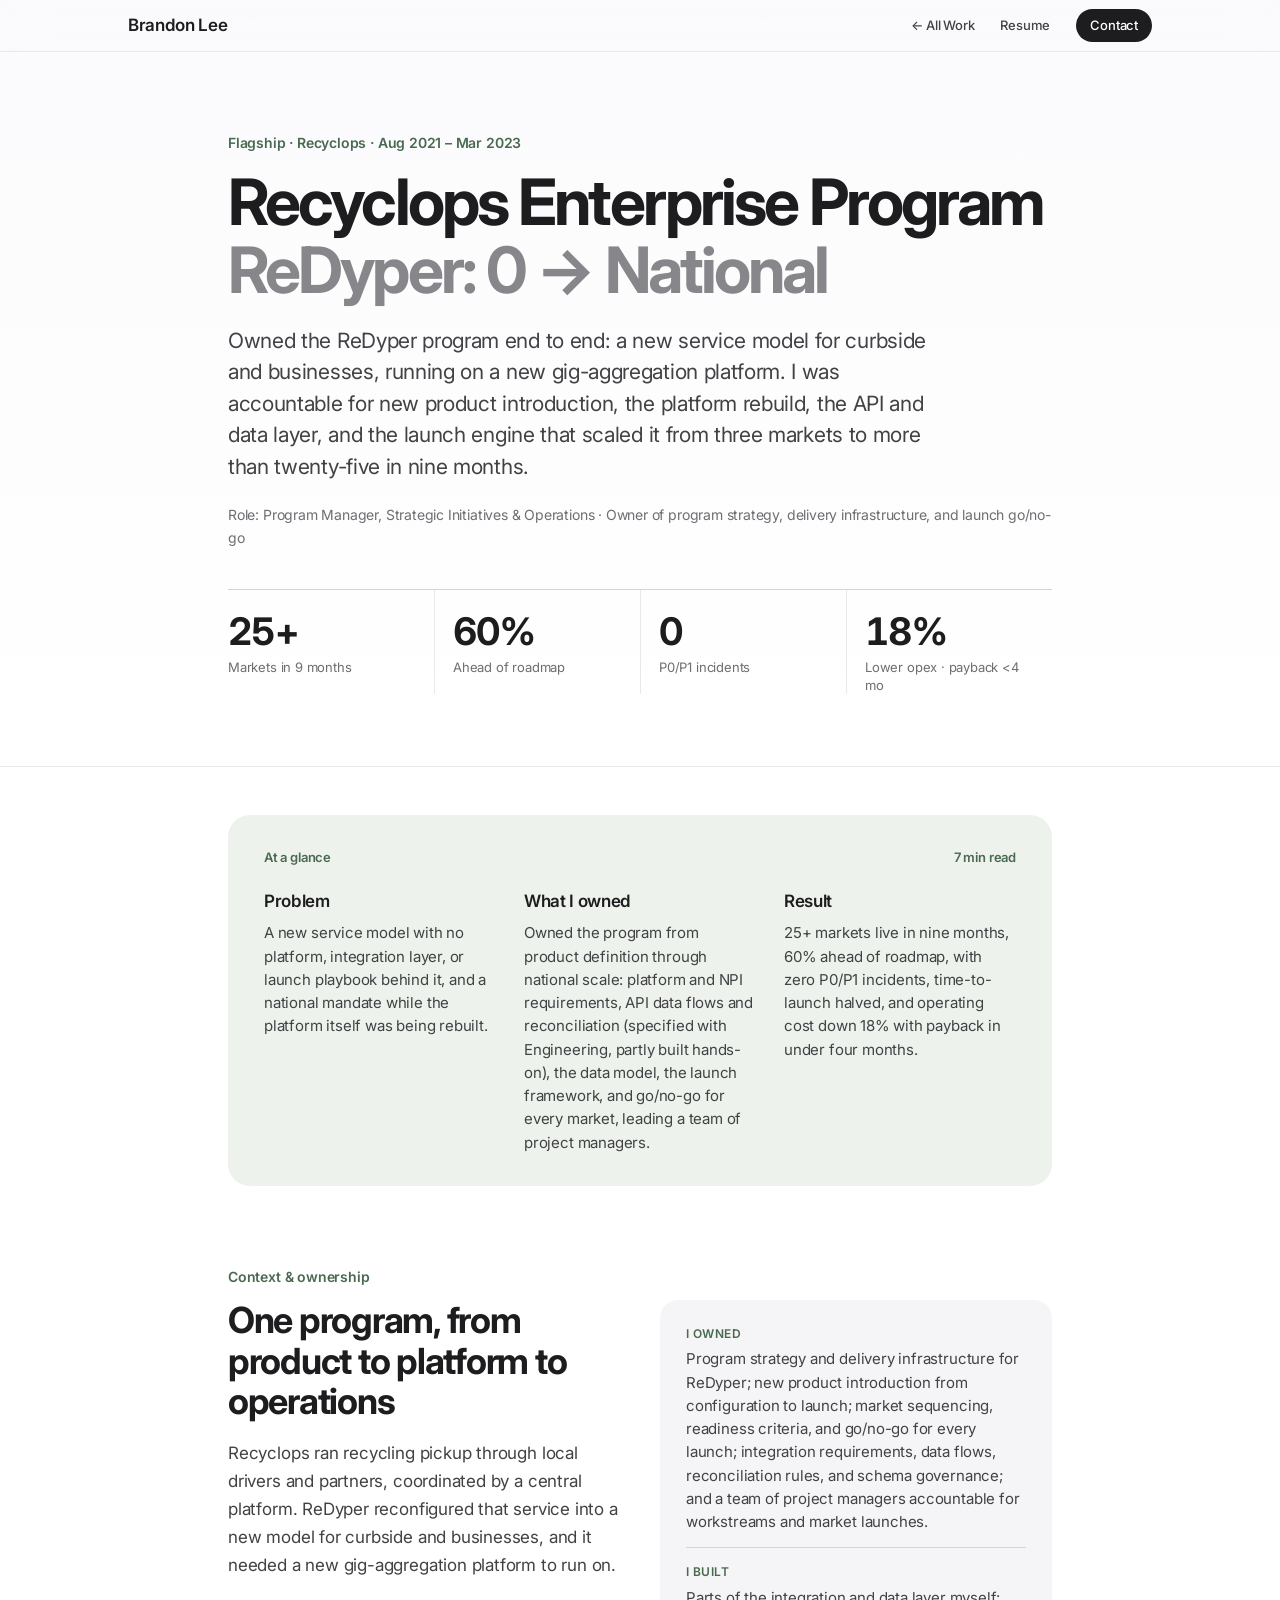
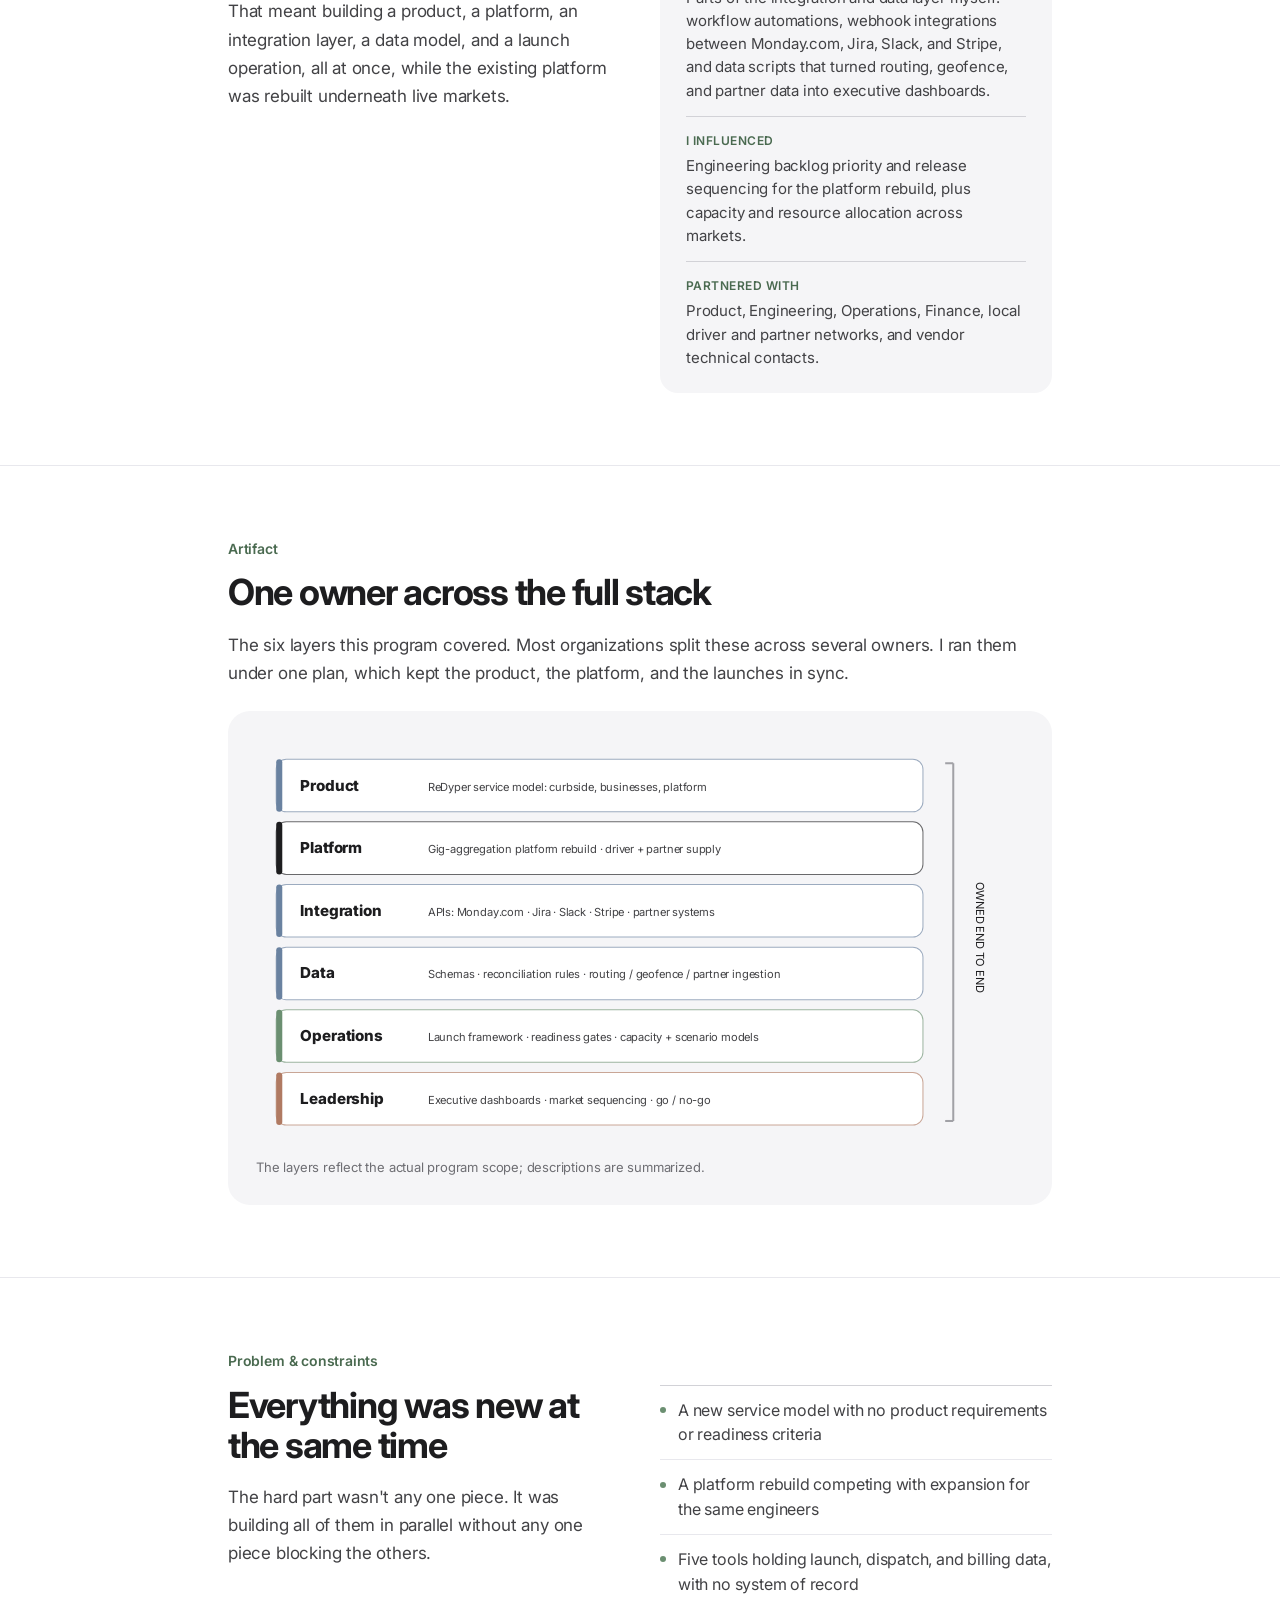
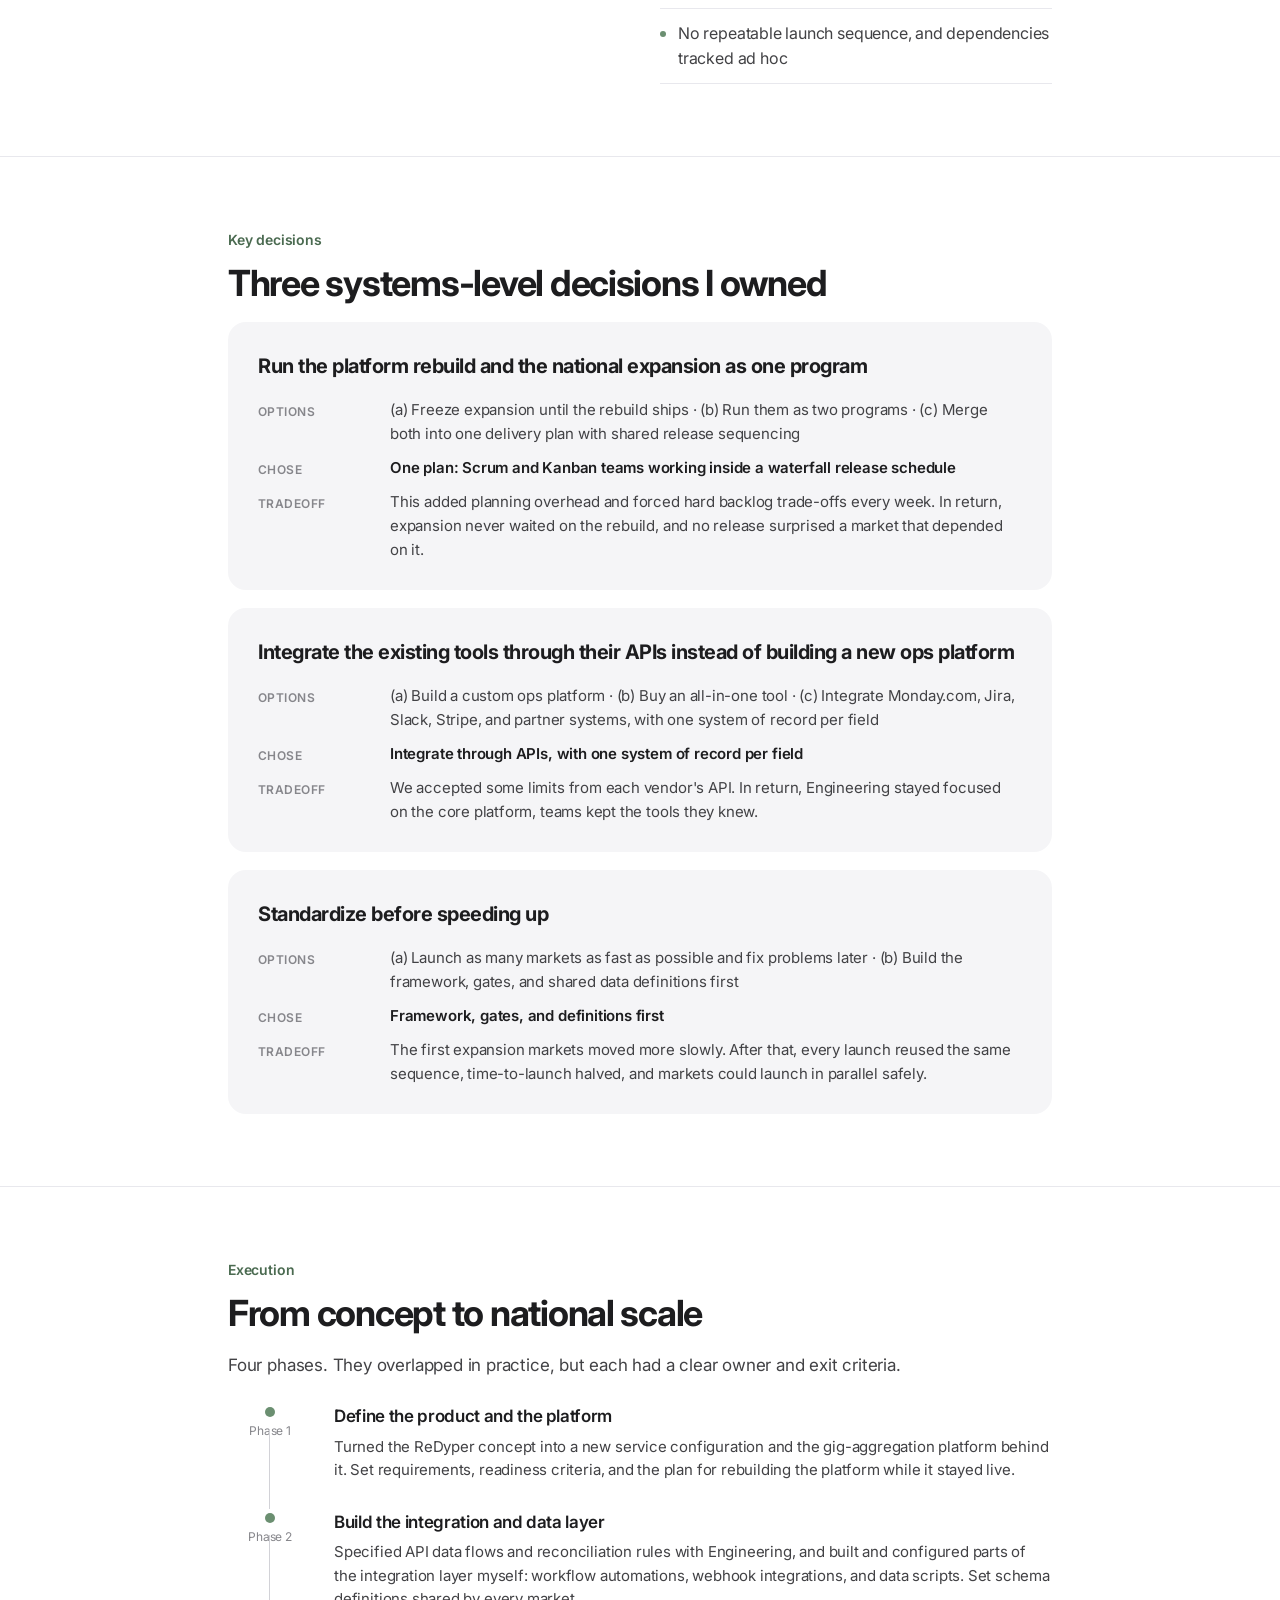
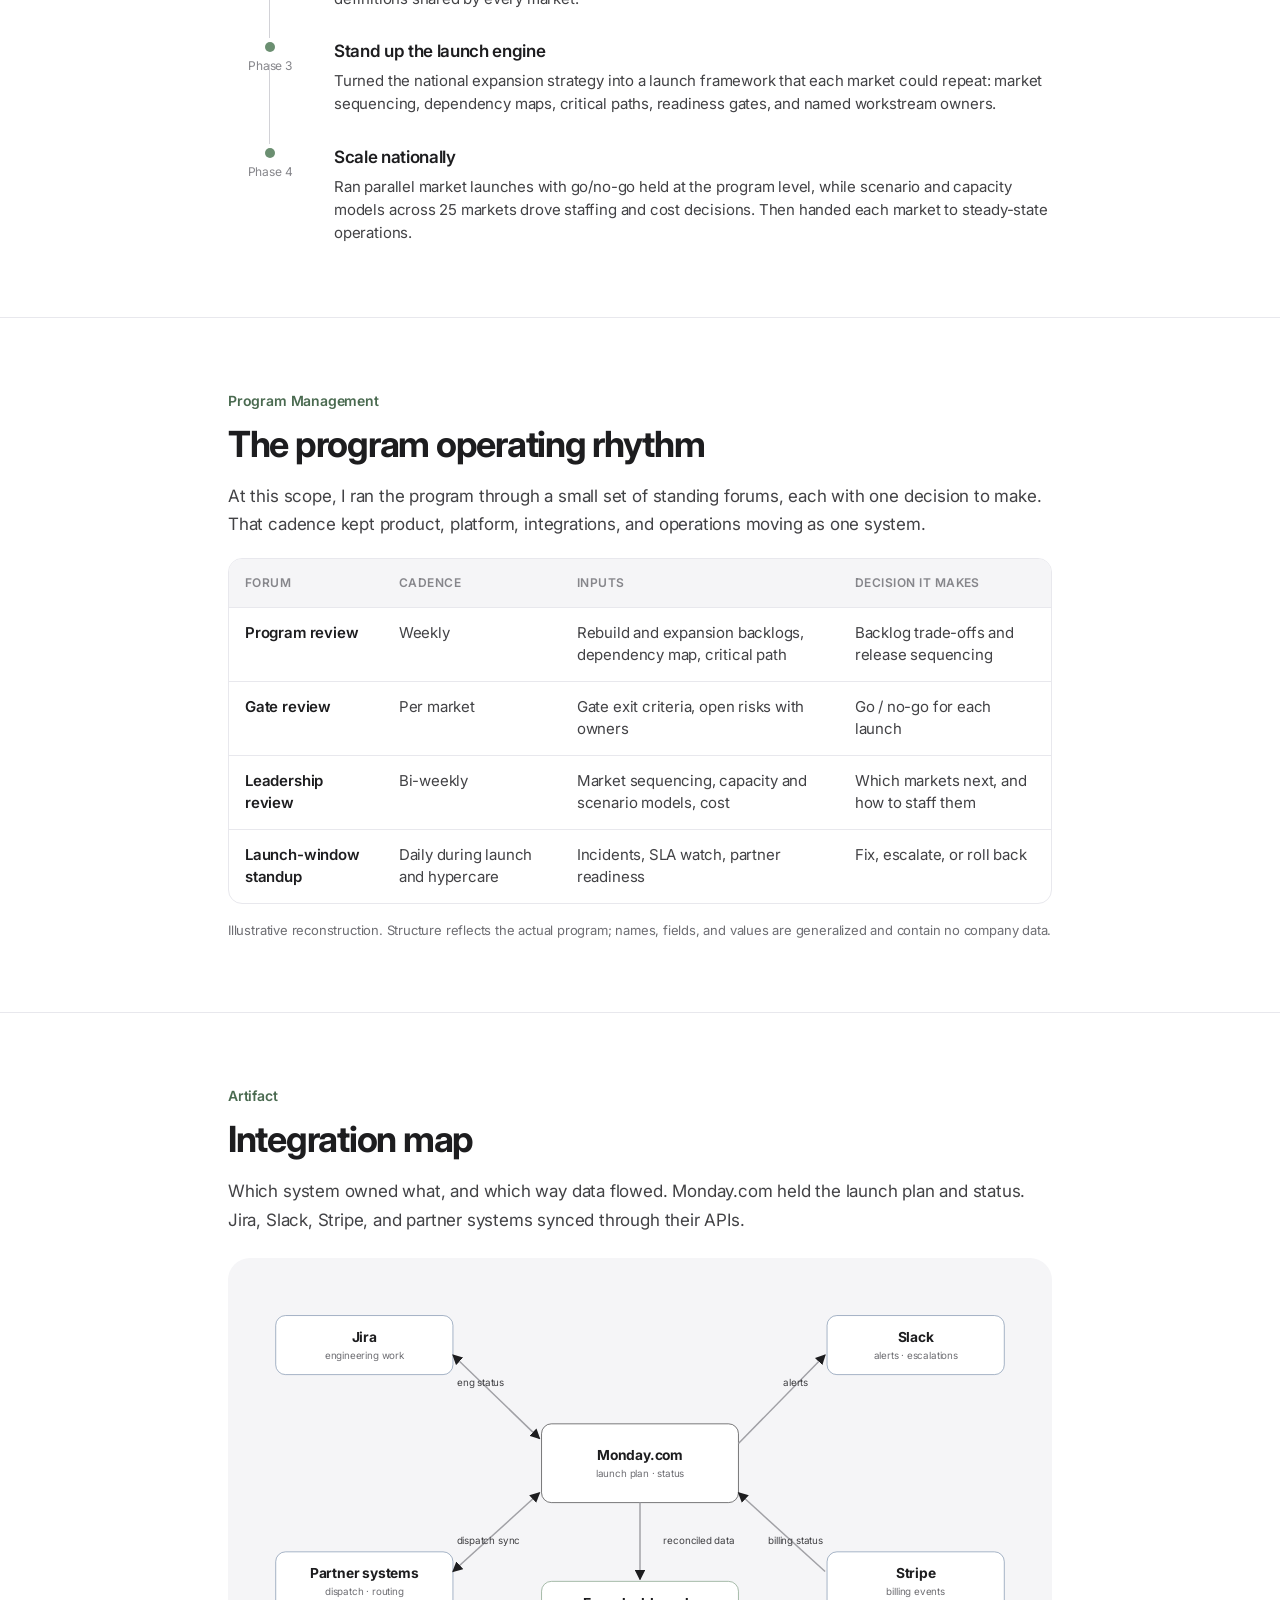
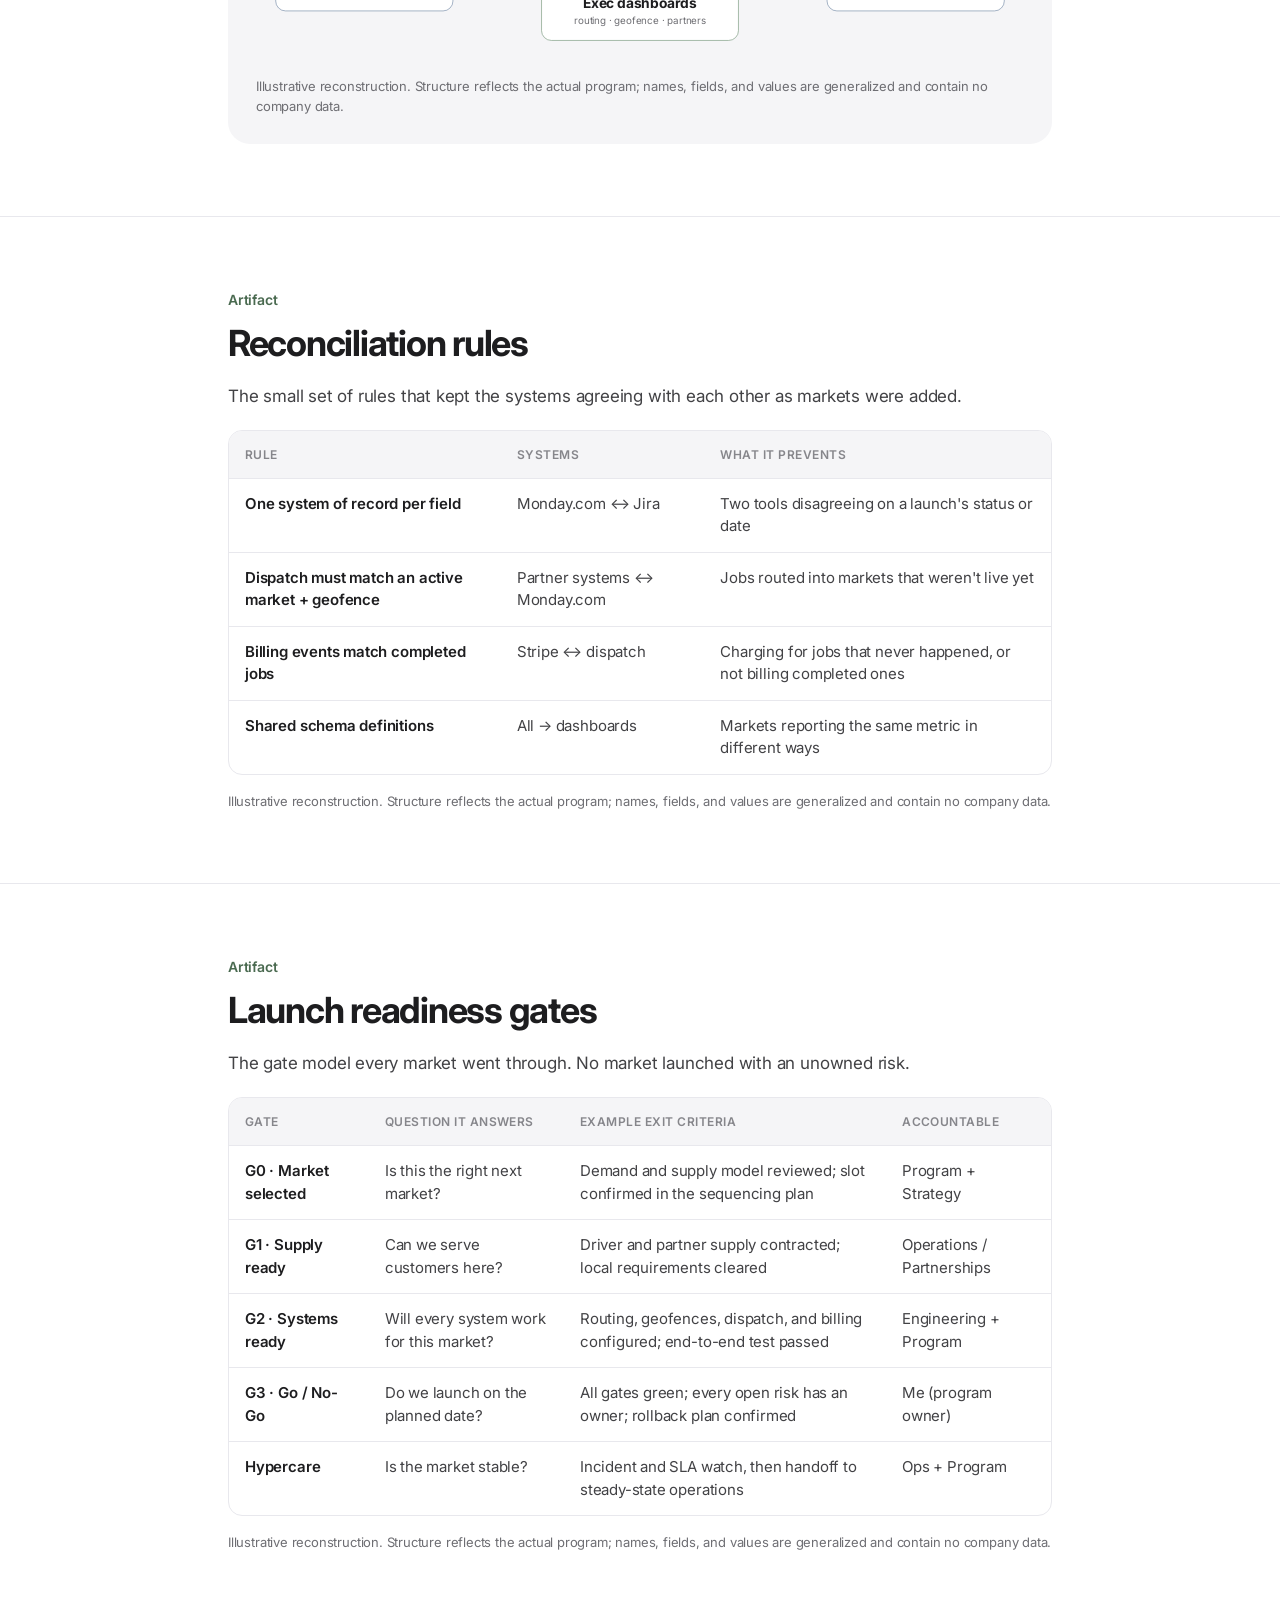
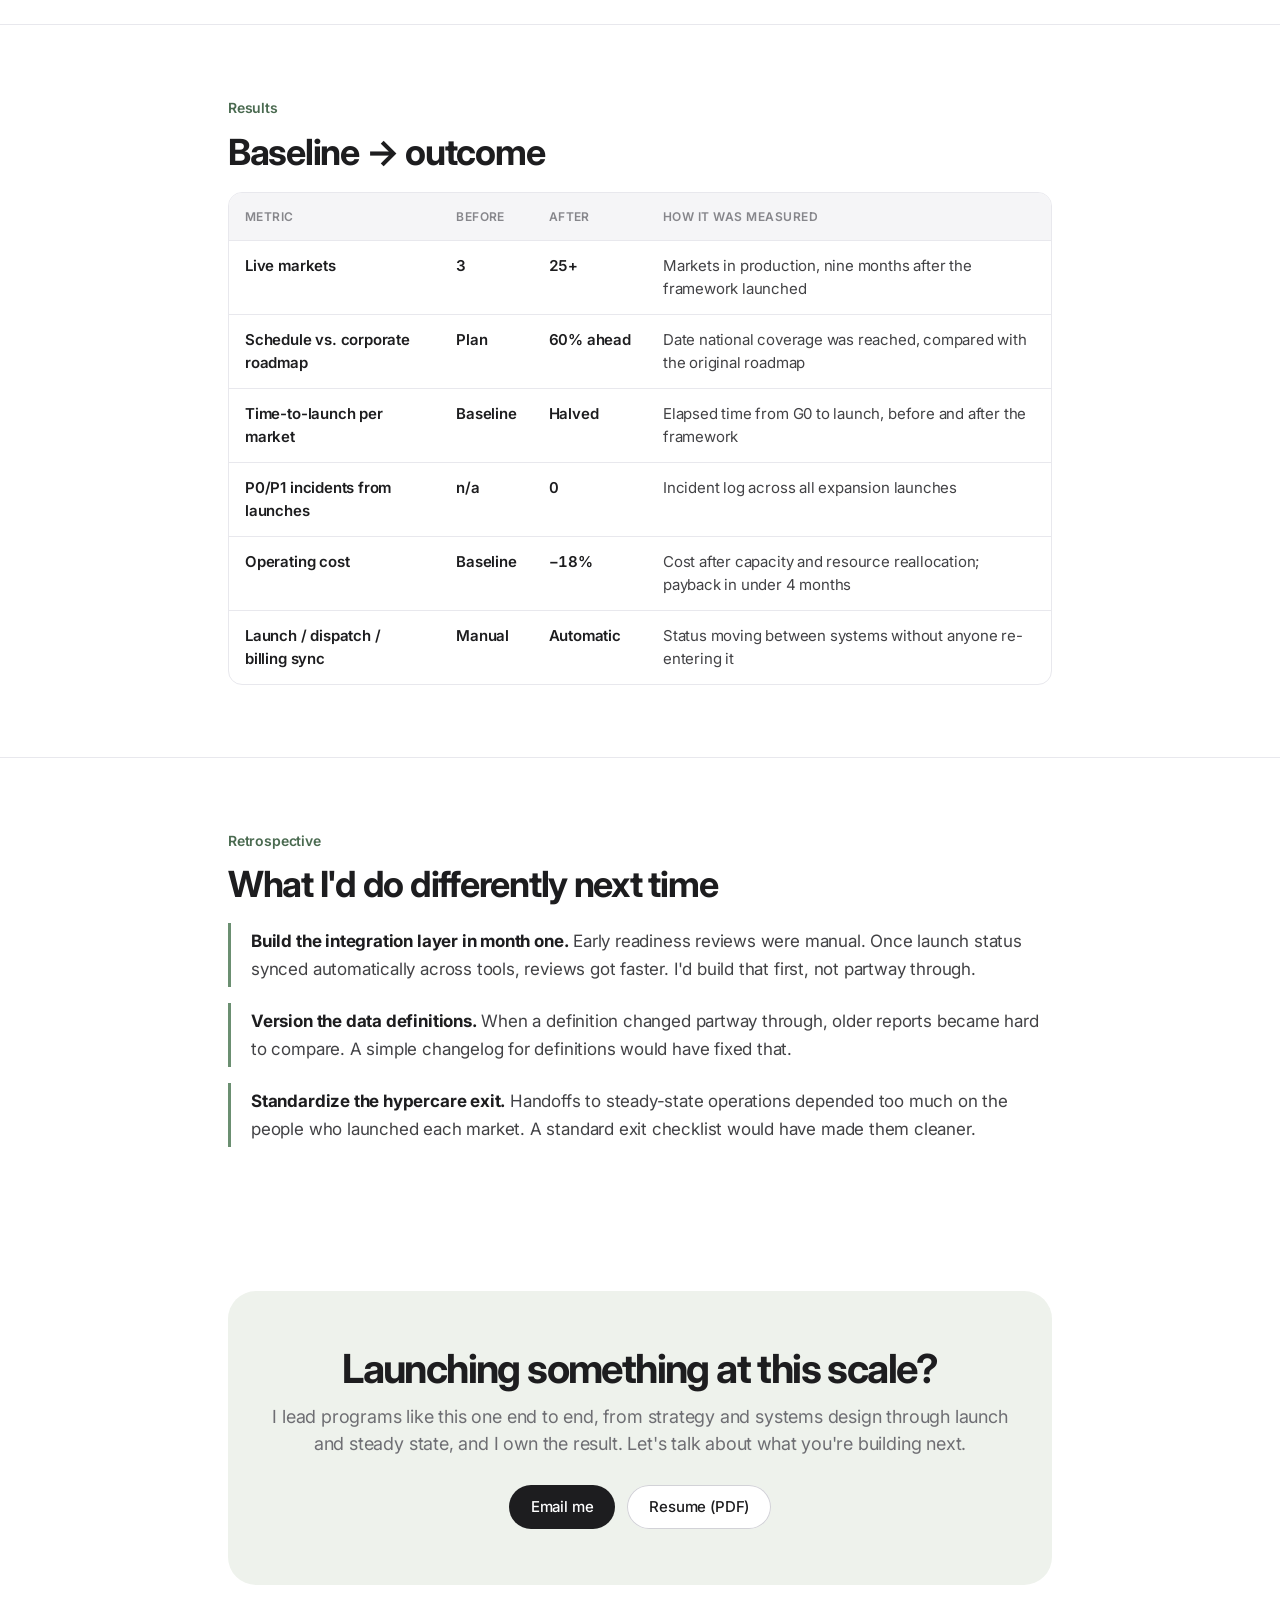
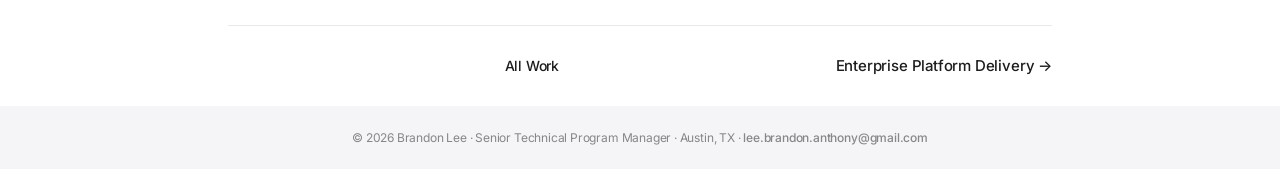
==== commit 2c60633e: "Title: Senior Technical Program Manager; remove MBA year from resume PDF Co-Authored-By: Claude Opus" ====
--- a/aggregation.html
+++ b/aggregation.html
@@ -148,7 +148,7 @@
     <a href="enterprise-platform.html" class="pn-link">Enterprise Platform Delivery →</a>
   </div>
 </div>
-<footer><p>© 2026 Brandon Lee · Senior Program Manager · Austin, TX · <a href="mailto:lee.brandon.anthony@gmail.com" style="color:inherit">lee.brandon.anthony@gmail.com</a></p></footer>
+<footer><p>© 2026 Brandon Lee · Senior Technical Program Manager · Austin, TX · <a href="mailto:lee.brandon.anthony@gmail.com" style="color:inherit">lee.brandon.anthony@gmail.com</a></p></footer>
 <script>
 (function(){
   var els=document.querySelectorAll('.fi');
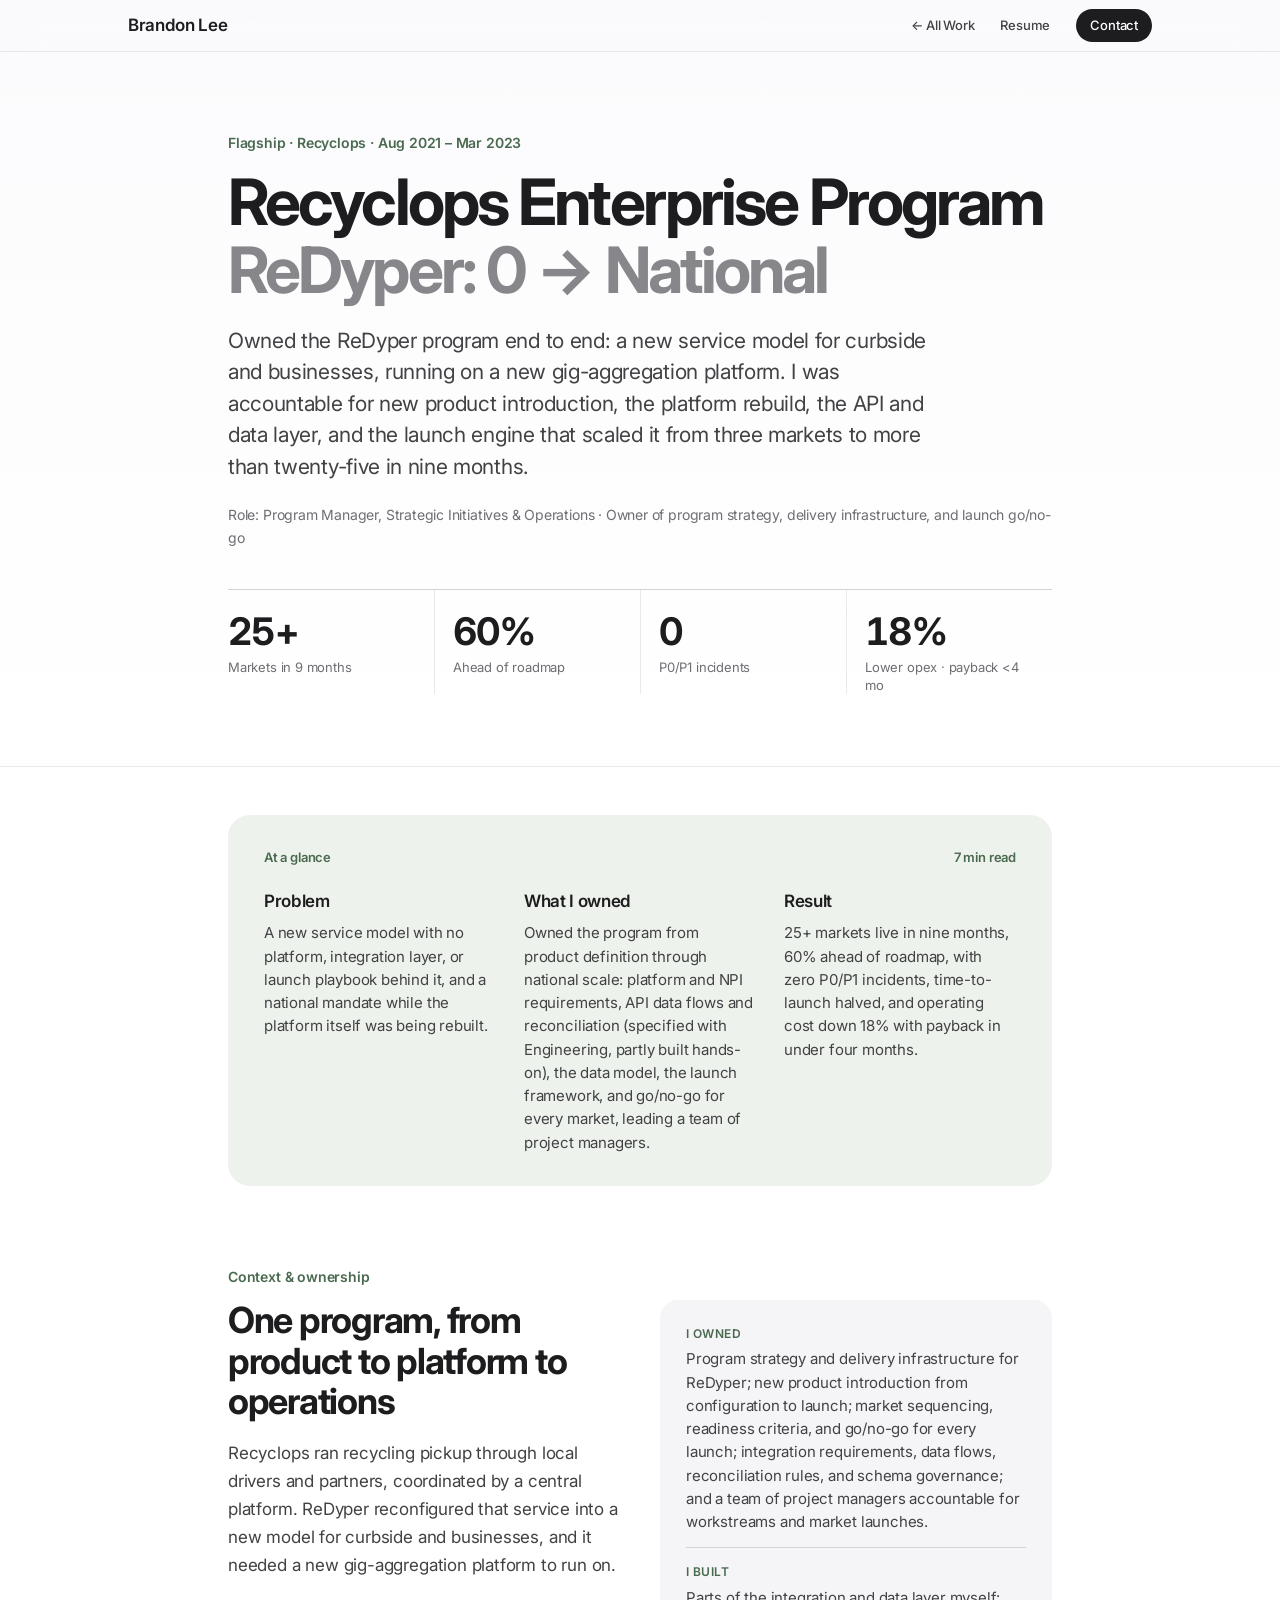
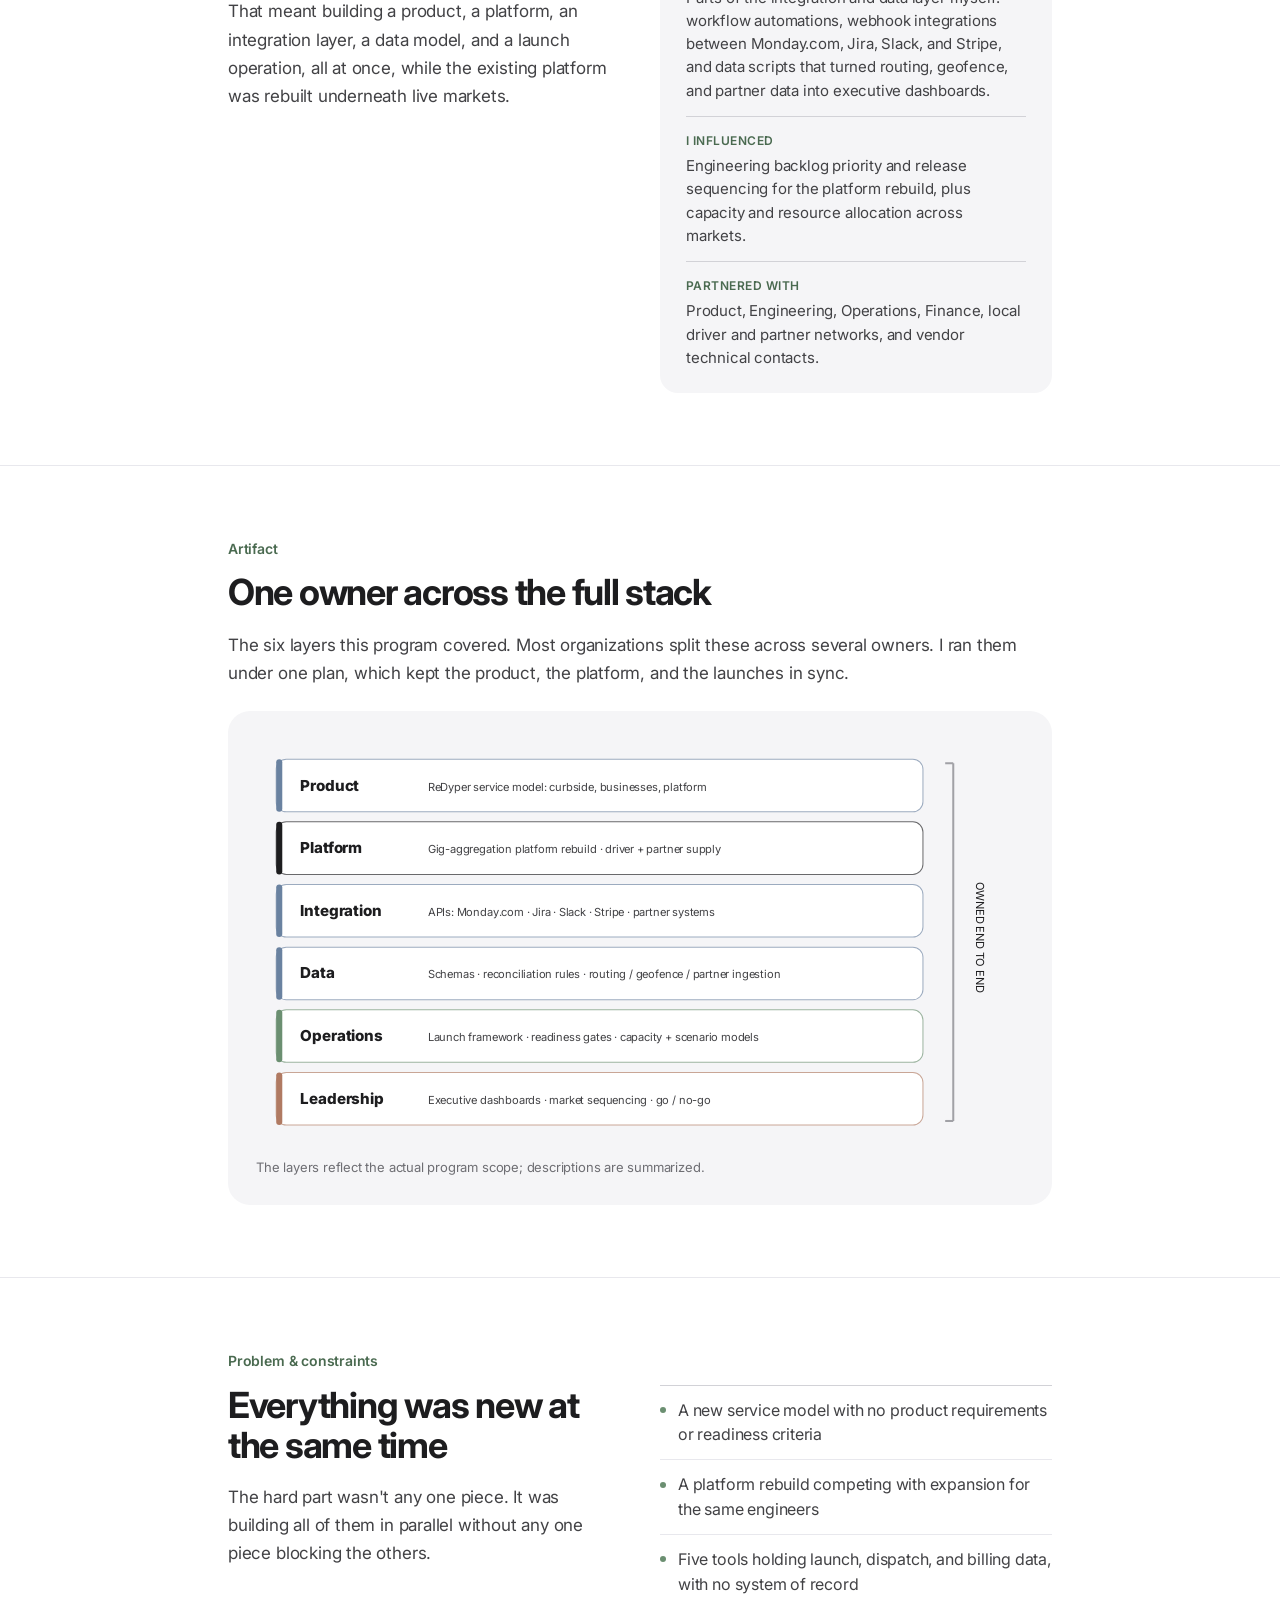
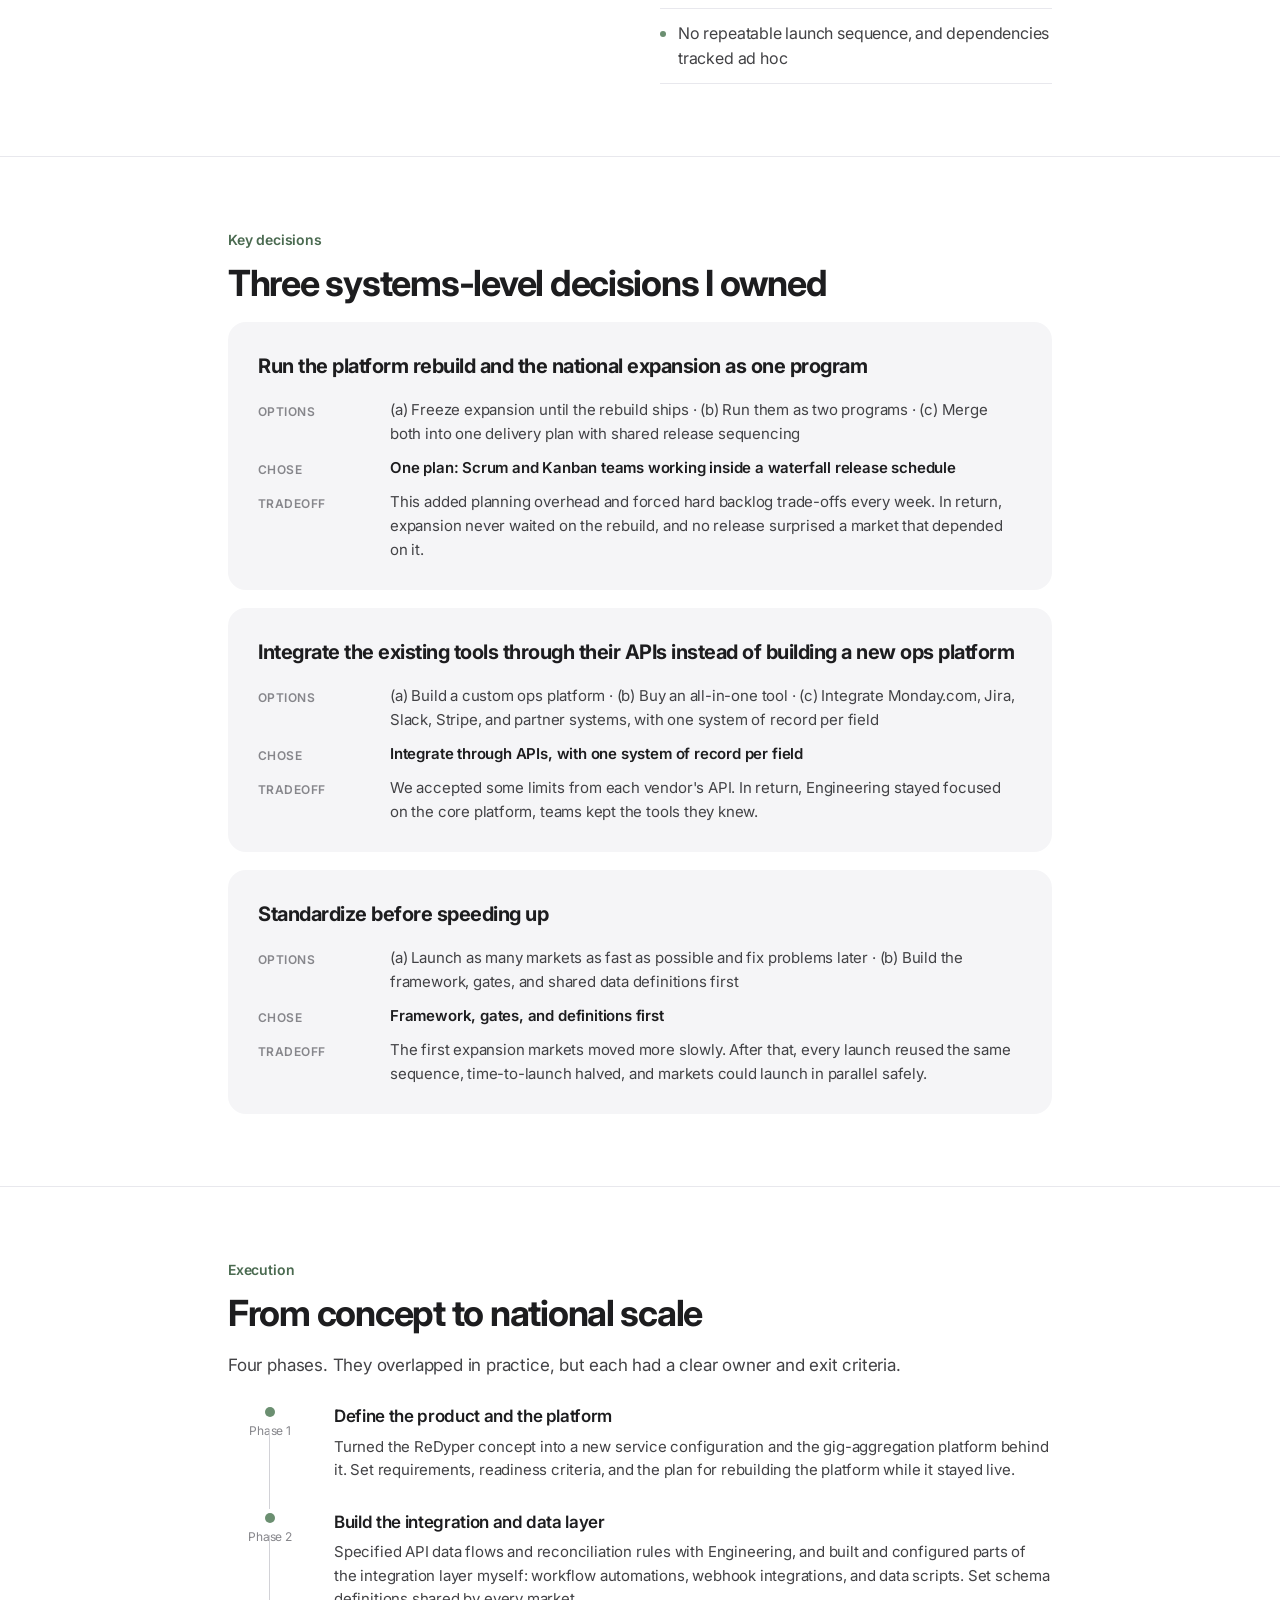
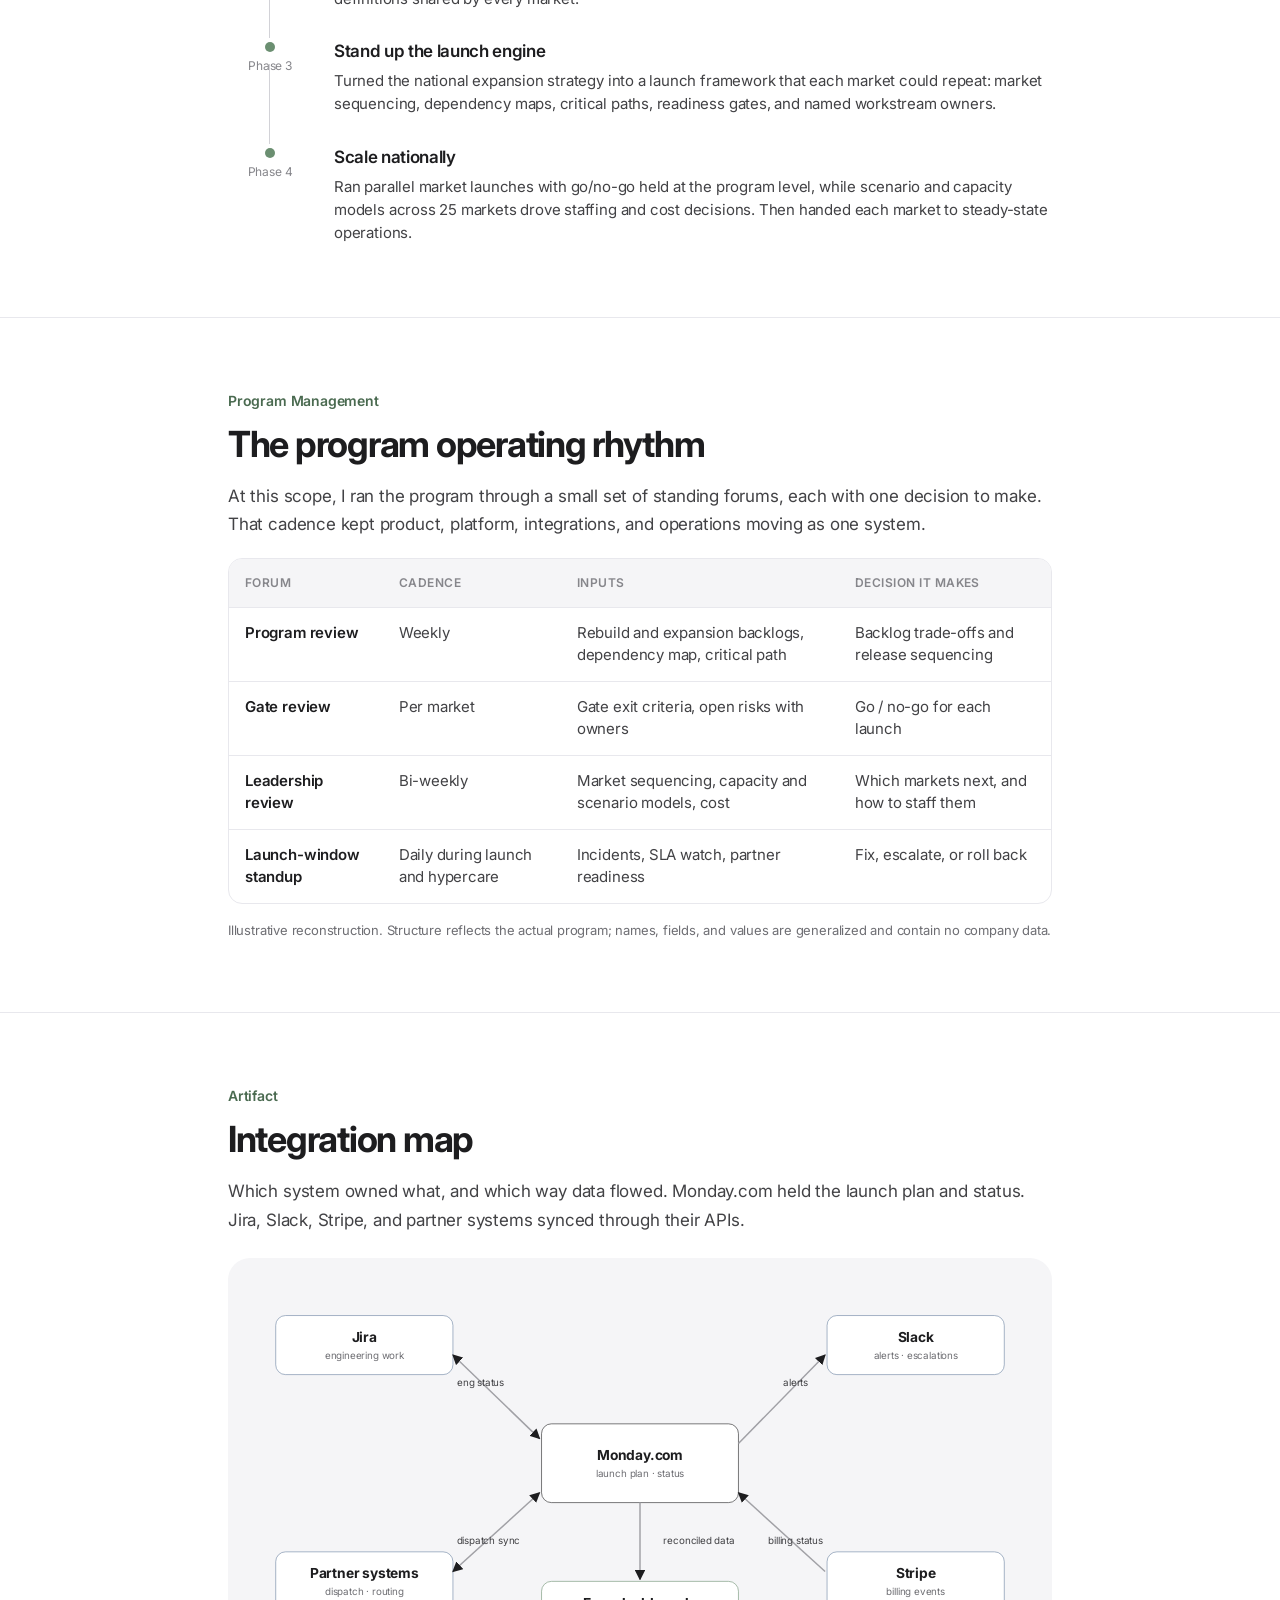
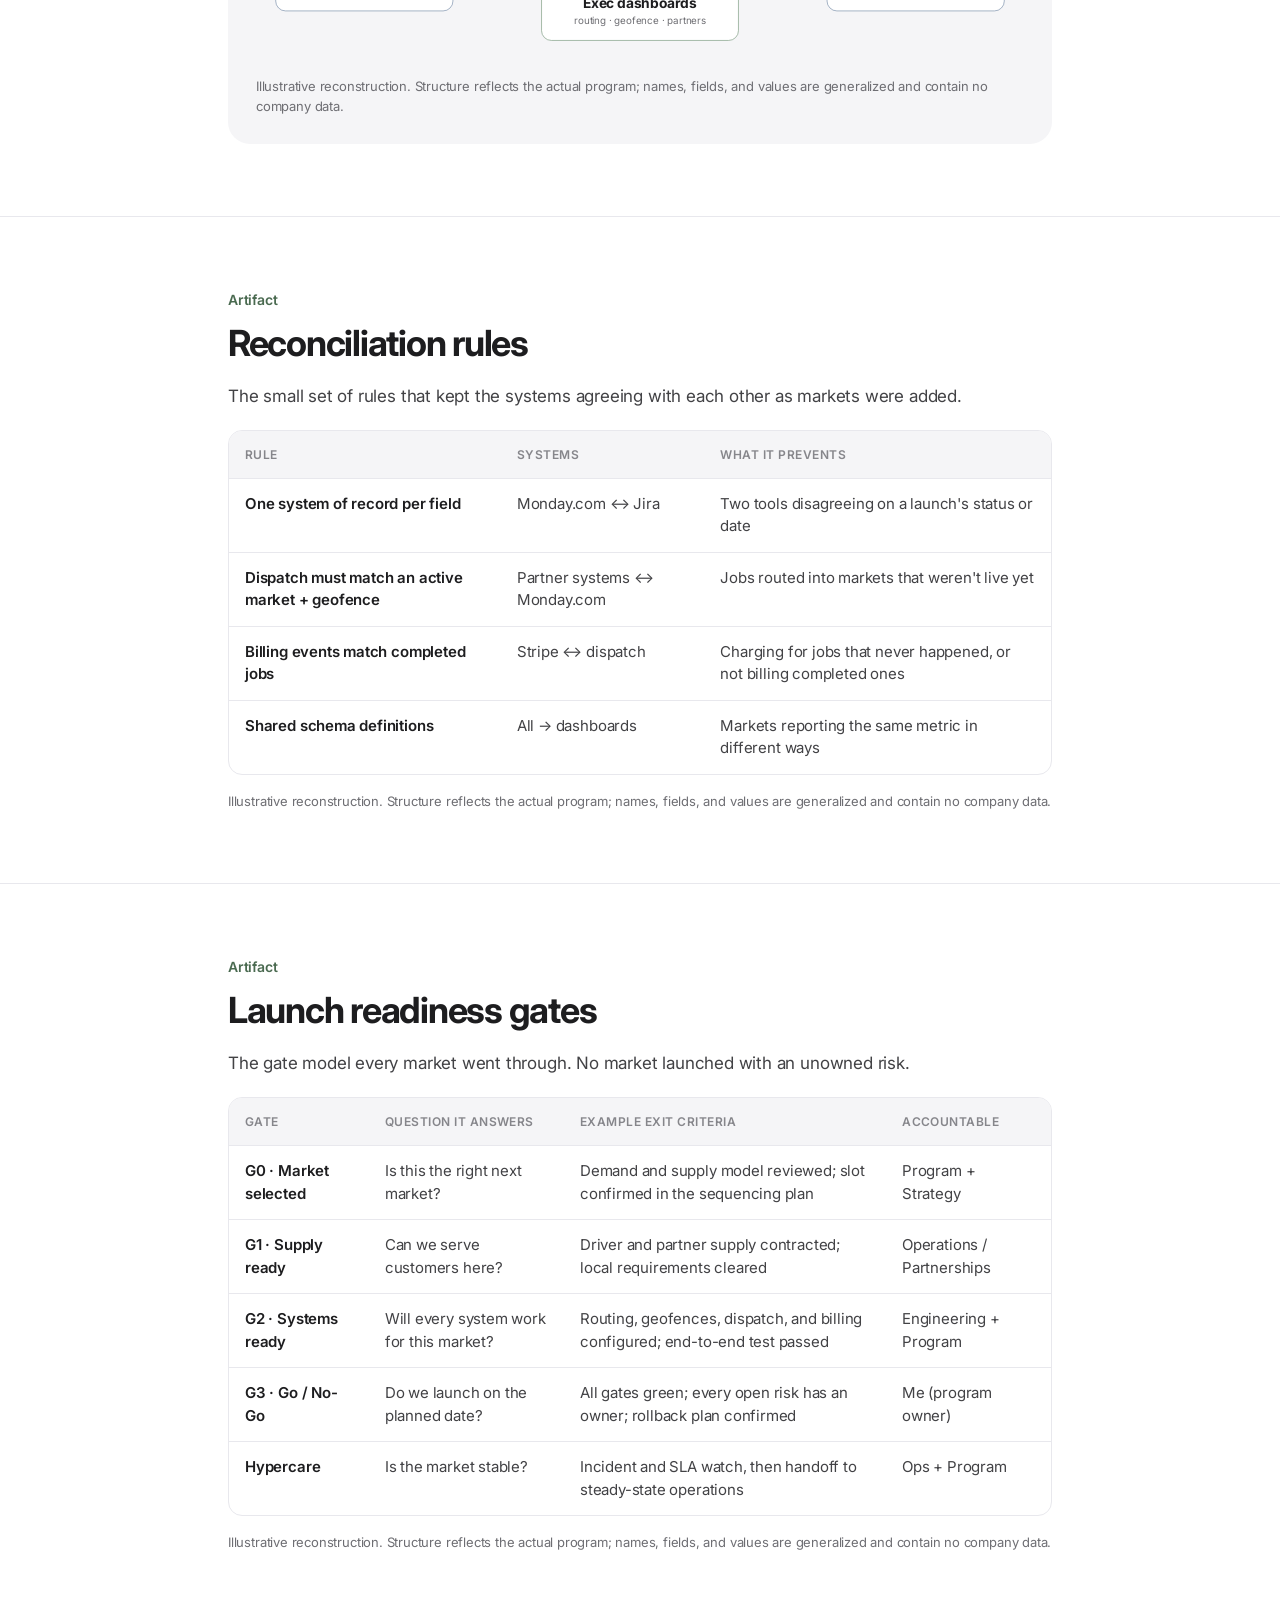
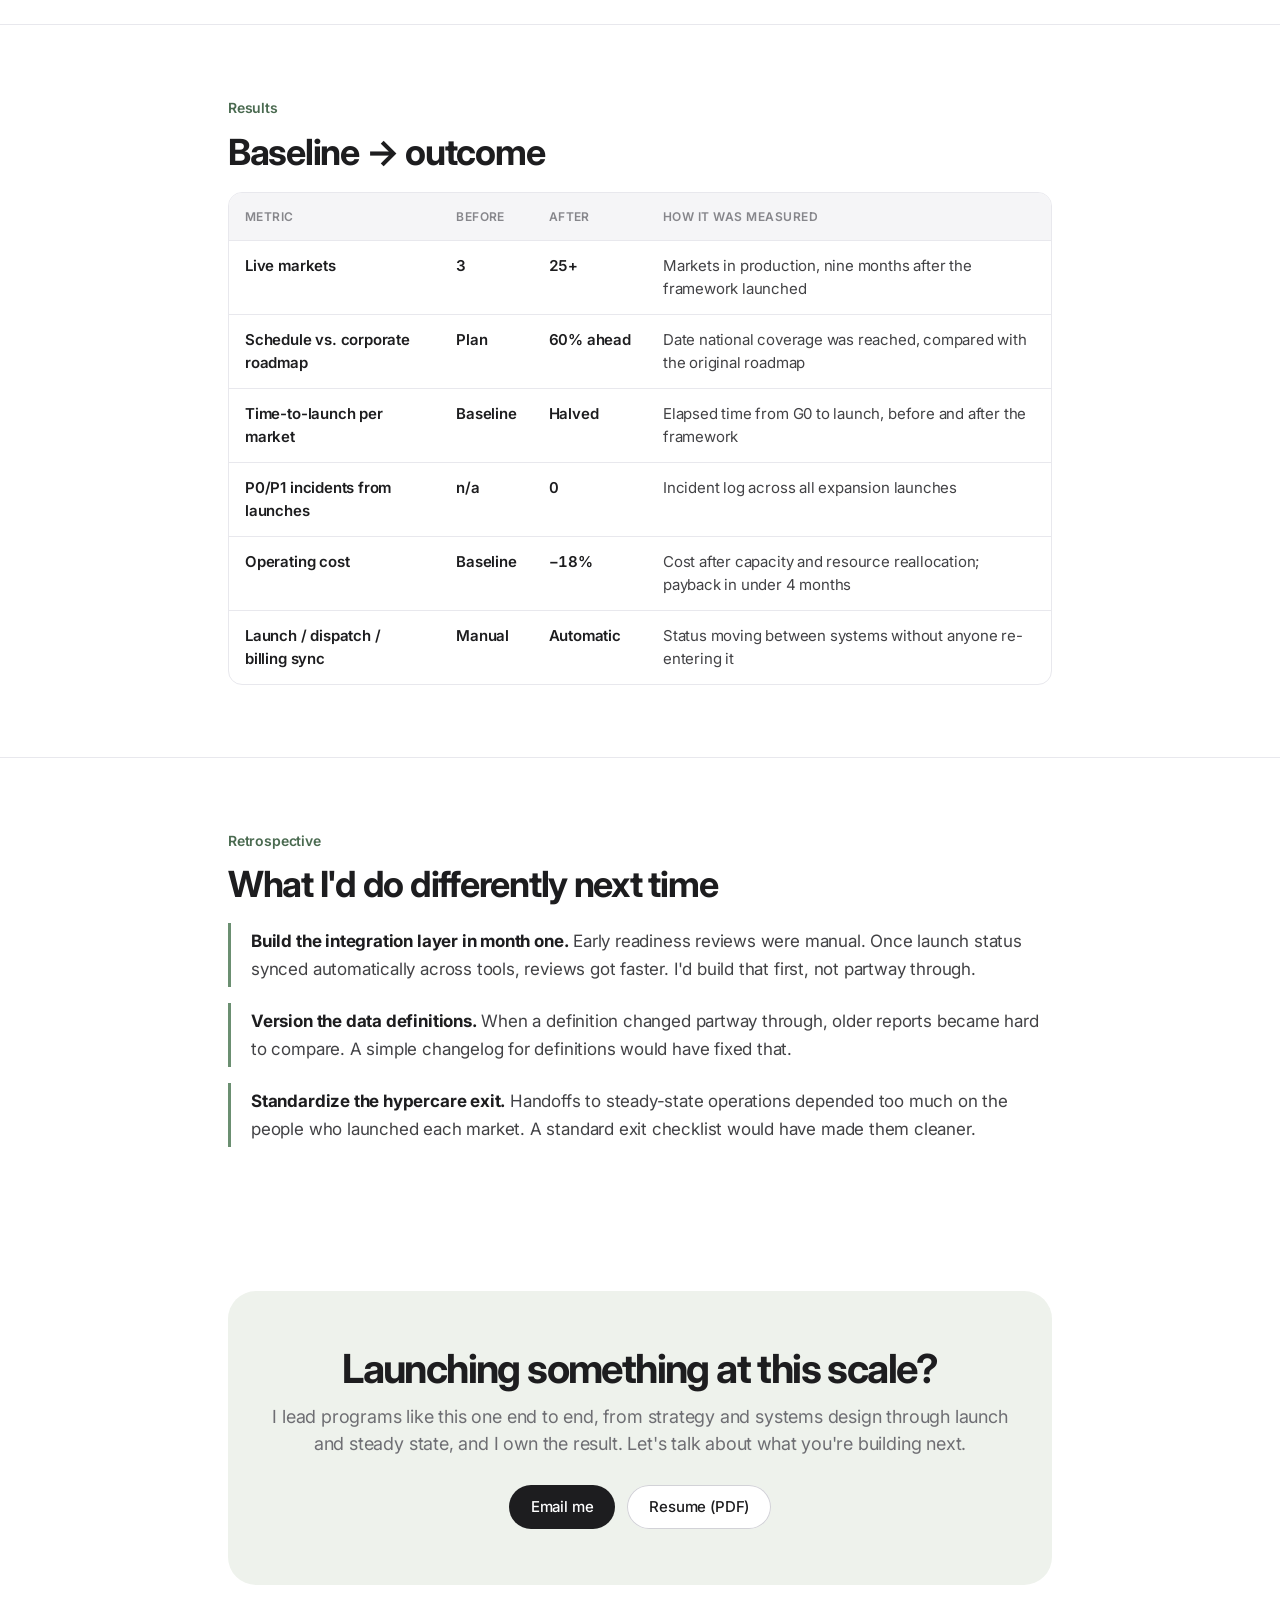
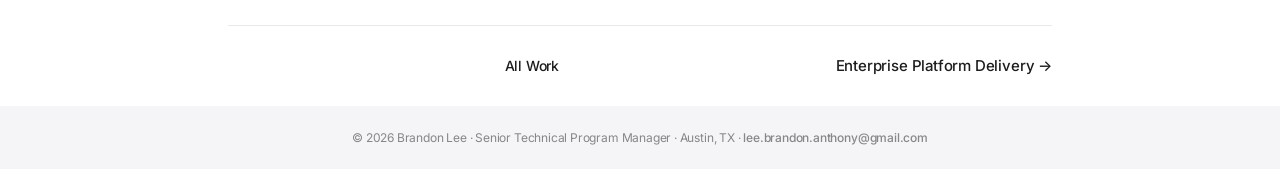
==== commit a50eae84: "Add subtle motion: staggered blur reveals, count-up metrics, cursor spotlight, profile tilt, progres" ====
--- a/aggregation.html
+++ b/aggregation.html
@@ -15,6 +15,8 @@
 <link rel="preconnect" href="https://fonts.gstatic.com" crossorigin/>
 <link href="https://fonts.googleapis.com/css2?family=Inter:wght@400;500;600;700&display=swap" rel="stylesheet"/>
 <link rel="stylesheet" href="assets/case.css"/>
+<link rel="stylesheet" href="assets/motion.css"/>
+<script>document.documentElement.classList.add("js")</script>
 </head>
 <body class="t-sage">
 <nav>
@@ -149,14 +151,6 @@
   </div>
 </div>
 <footer><p>© 2026 Brandon Lee · Senior Technical Program Manager · Austin, TX · <a href="mailto:lee.brandon.anthony@gmail.com" style="color:inherit">lee.brandon.anthony@gmail.com</a></p></footer>
-<script>
-(function(){
-  var els=document.querySelectorAll('.fi');
-  if(!('IntersectionObserver' in window)){els.forEach(function(e){e.classList.add('vis')});return;}
-  var o=new IntersectionObserver(function(en){en.forEach(function(e){if(e.isIntersecting){e.target.classList.add('vis');o.unobserve(e.target);}})},{threshold:0.05});
-  els.forEach(function(e){o.observe(e)});
-  setTimeout(function(){els.forEach(function(e){e.classList.add('vis')})},900);
-})();
-</script>
+<script src="assets/motion.js" defer></script>
 </body>
 </html>
--- a/assets/motion.css
+++ b/assets/motion.css
@@ -0,0 +1,68 @@
+/* Brandon Lee · Portfolio — motion layer (loaded after page styles) */
+:root{--ease-out:cubic-bezier(.16,1,.3,1)}
+
+/* Reveal: fade, rise and un-blur, with per-item stagger (--d) */
+.js .fu,.js .fi{opacity:0;transform:translateY(28px);filter:blur(6px);
+  transition:opacity 1s var(--ease-out),transform 1.1s var(--ease-out),filter 1s var(--ease-out);
+  transition-delay:var(--d,0ms)}
+.js .fu.vis,.js .fi.vis{opacity:1;transform:none;filter:none}
+/* once revealed, drop the delay so hover effects respond instantly */
+.js .fu.settled,.js .fi.settled{transition-delay:0ms;
+  transition:transform .45s var(--ease-out),box-shadow .45s var(--ease-out),background .45s,opacity .3s,filter .3s}
+.js .stag{opacity:0;transform:translateY(16px);transition:opacity .9s var(--ease-out),transform 1s var(--ease-out);transition-delay:calc(var(--d,0ms) + 120ms)}
+.js .stag.vis{opacity:1;transform:none}
+
+/* Headlines: second (muted) line follows the first */
+.js .h2.fu .muted,.js .page-title span{display:inline-block;opacity:0;transform:translateY(12px);transition:opacity .9s var(--ease-out) .22s,transform 1s var(--ease-out) .22s}
+.js .h2.fu.vis .muted{opacity:1;transform:none}
+.js .page-title span{animation:lineIn 1s var(--ease-out) .35s forwards}
+@keyframes lineIn{to{opacity:1;transform:none}}
+
+/* Hero name: letter-spacing settles in */
+.js .hero-title{transition:opacity 1s var(--ease-out),transform 1.1s var(--ease-out),filter 1s var(--ease-out),letter-spacing 1.4s var(--ease-out)}
+.js .hero-title:not(.vis){letter-spacing:-.02em}
+
+/* Pillar icons pop in after their card */
+.js .pillar .pillar-icon{transform:scale(.7);opacity:0;transition:transform .7s cubic-bezier(.34,1.56,.64,1) calc(var(--d,0ms) + 250ms),opacity .5s ease calc(var(--d,0ms) + 250ms)}
+.js .pillar.vis .pillar-icon{transform:none;opacity:1}
+.pillar:hover .pillar-icon svg{transform:rotate(-8deg) scale(1.08)}
+.pillar-icon svg{transition:transform .5s var(--ease-out)}
+
+/* Operating-model accent bar draws across */
+.principle{position:relative}
+.js .principle[class*="t-"]{box-shadow:none}
+.principle[class*="t-"]::after{content:'';position:absolute;left:0;right:0;top:0;height:3px;border-radius:22px 22px 0 0;background:var(--acc);transform:scaleX(0);transform-origin:left;transition:transform 1.1s var(--ease-out) calc(var(--d,0ms) + 300ms)}
+.principle.vis::after{transform:scaleX(1)}
+.js .principle[class*="t-"]:hover{box-shadow:var(--shadow-hover)}
+
+/* Cursor spotlight */
+.spot{position:relative;isolation:isolate}
+.spot::before{content:'';position:absolute;inset:0;border-radius:inherit;pointer-events:none;z-index:-1;opacity:0;
+  background:radial-gradient(380px circle at var(--mx,50%) var(--my,0%),var(--acc-tint,#eef0f3),transparent 60%);transition:opacity .4s}
+.spot:hover::before{opacity:1}
+.card.spot::before{background:radial-gradient(420px circle at var(--mx,50%) var(--my,0%),var(--acc-tint,#f5f5f7),transparent 62%)}
+
+/* Profile card tilt */
+.profile{transform-style:preserve-3d;will-change:transform}
+.profile.settled{transition:transform .5s var(--ease-out),box-shadow .5s var(--ease-out)}
+.profile.settled:hover{box-shadow:0 24px 60px rgba(0,0,0,.08)}
+.profile-photo{transition:transform .6s var(--ease-out)}
+.profile:hover .profile-photo{transform:scale(1.04)}
+
+/* Buttons: soft press + arrow nudge */
+.btn{transition:background .2s,color .2s,box-shadow .2s,transform .35s var(--ease-out)}
+.btn:hover{transform:translateY(-1px)}
+.btn:active{transform:scale(.97)}
+
+/* Reading progress line */
+.progress{position:fixed;top:0;left:0;right:0;height:2px;background:var(--ink,#1d1d1f);opacity:.55;transform:scaleX(0);transform-origin:left;z-index:400;pointer-events:none}
+
+/* Numbers don't jitter while counting */
+.stat-num,.card-feature-stats b,.principle-stat b,.results li b,.hm-num{font-variant-numeric:tabular-nums}
+
+/* Reduced motion: everything static and visible */
+@media (prefers-reduced-motion:reduce){
+  .js .fu,.js .fi,.js .stag,.js .h2.fu .muted,.js .page-title span,.js .pillar .pillar-icon{opacity:1!important;transform:none!important;filter:none!important;transition:none!important;animation:none!important}
+  .principle[class*="t-"]::after{transform:none;transition:none}
+  .progress{display:none}
+}
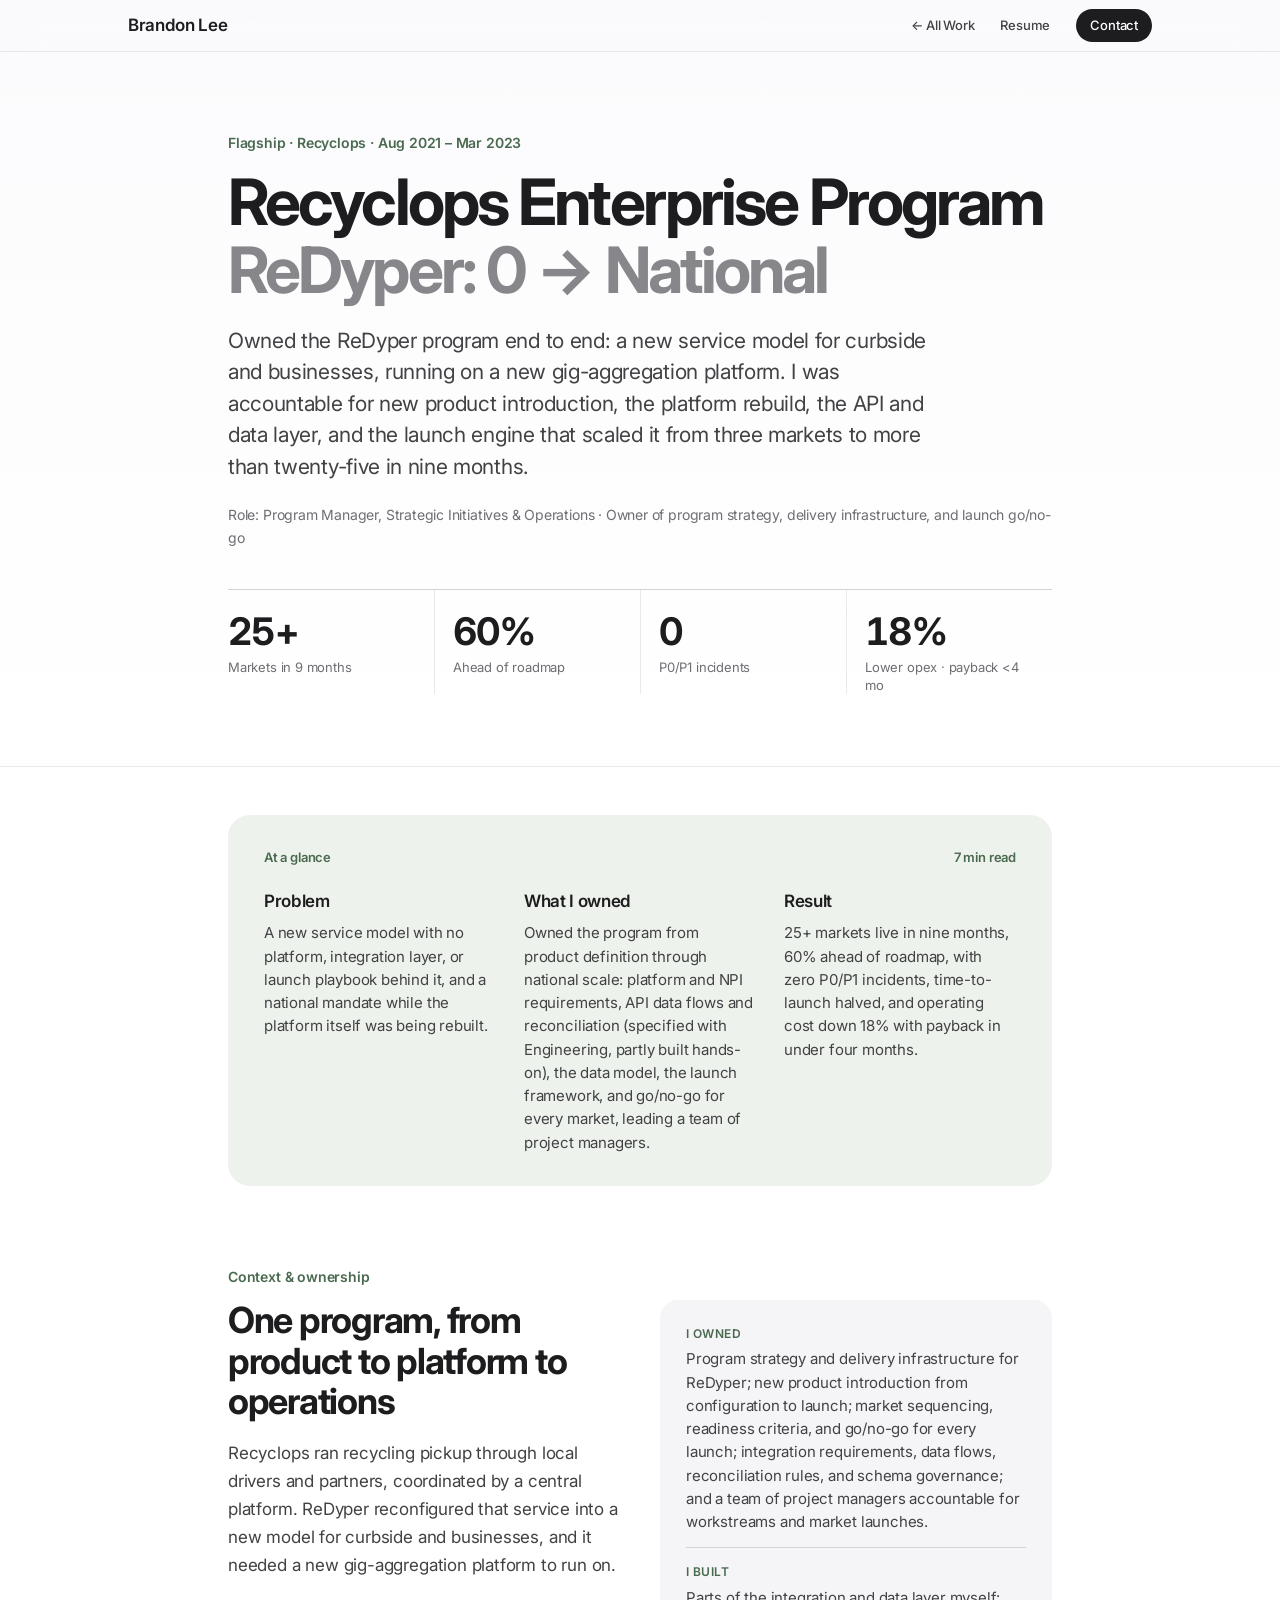
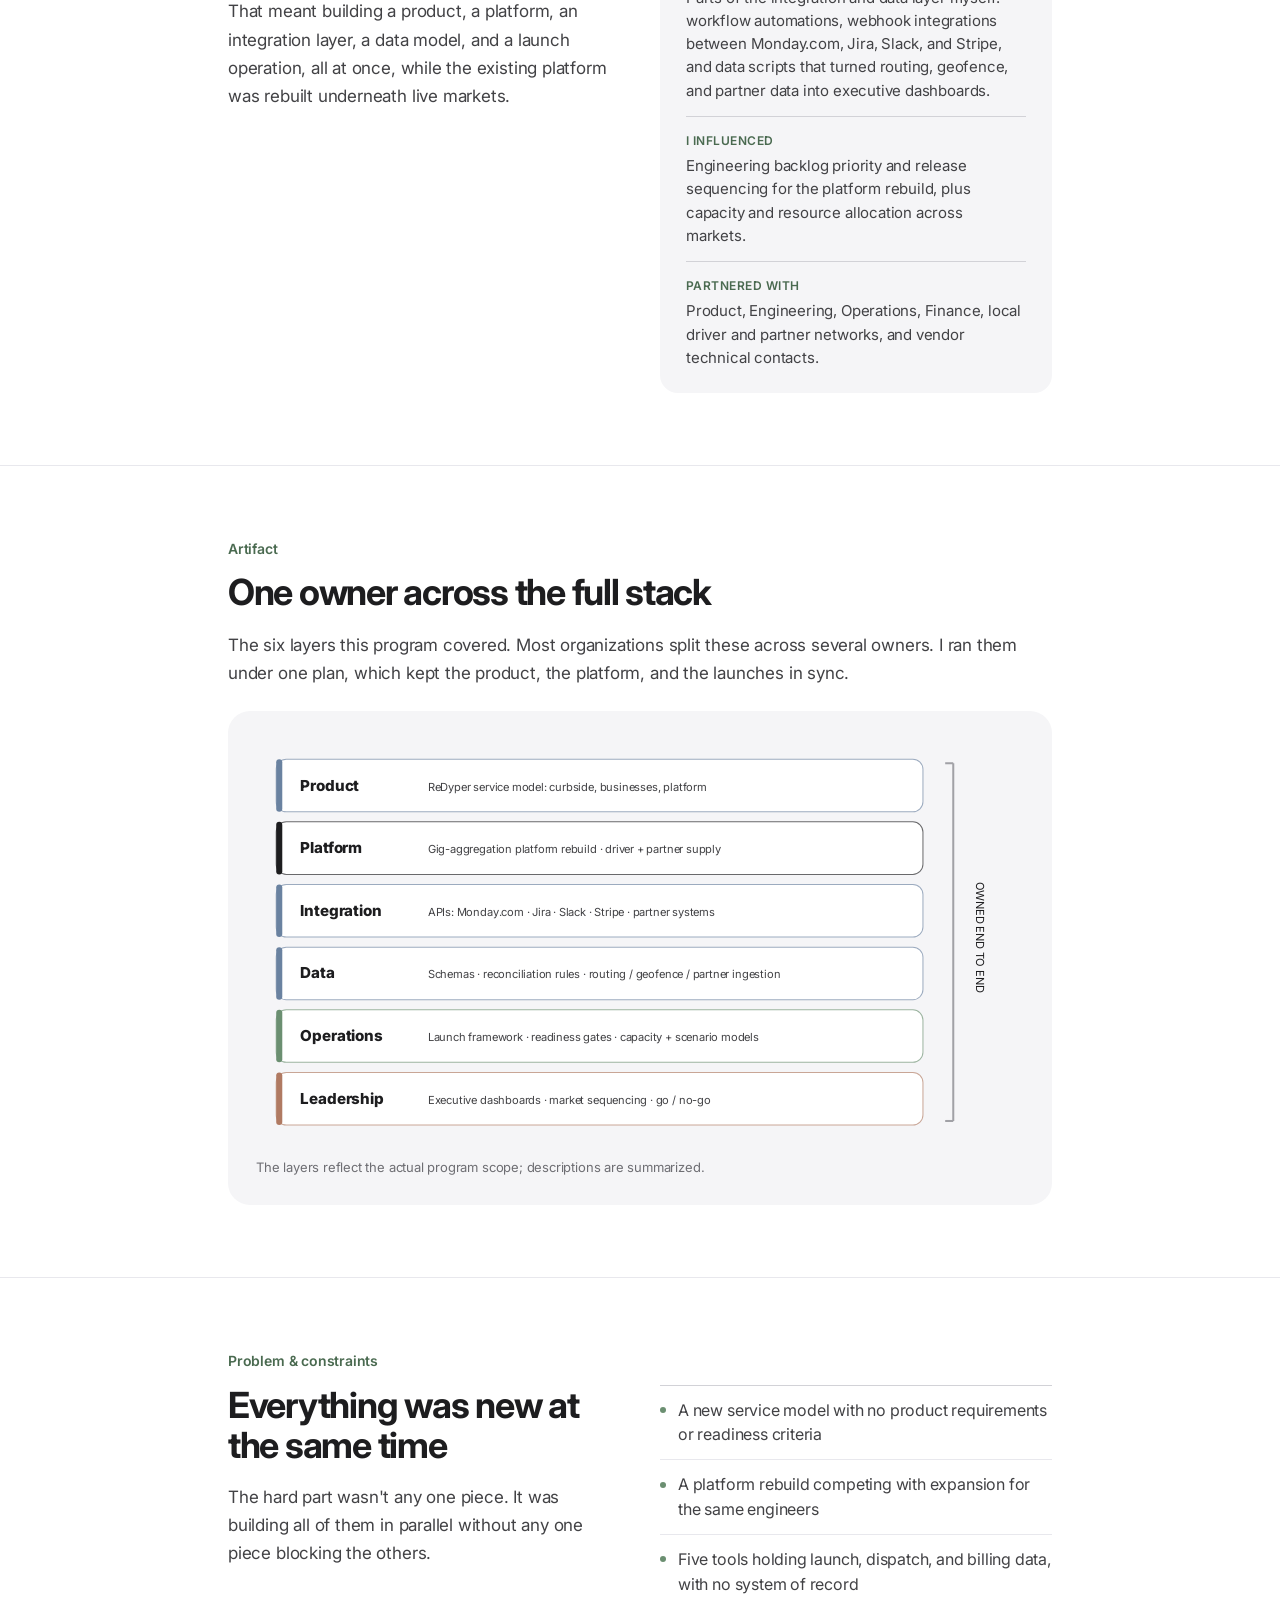
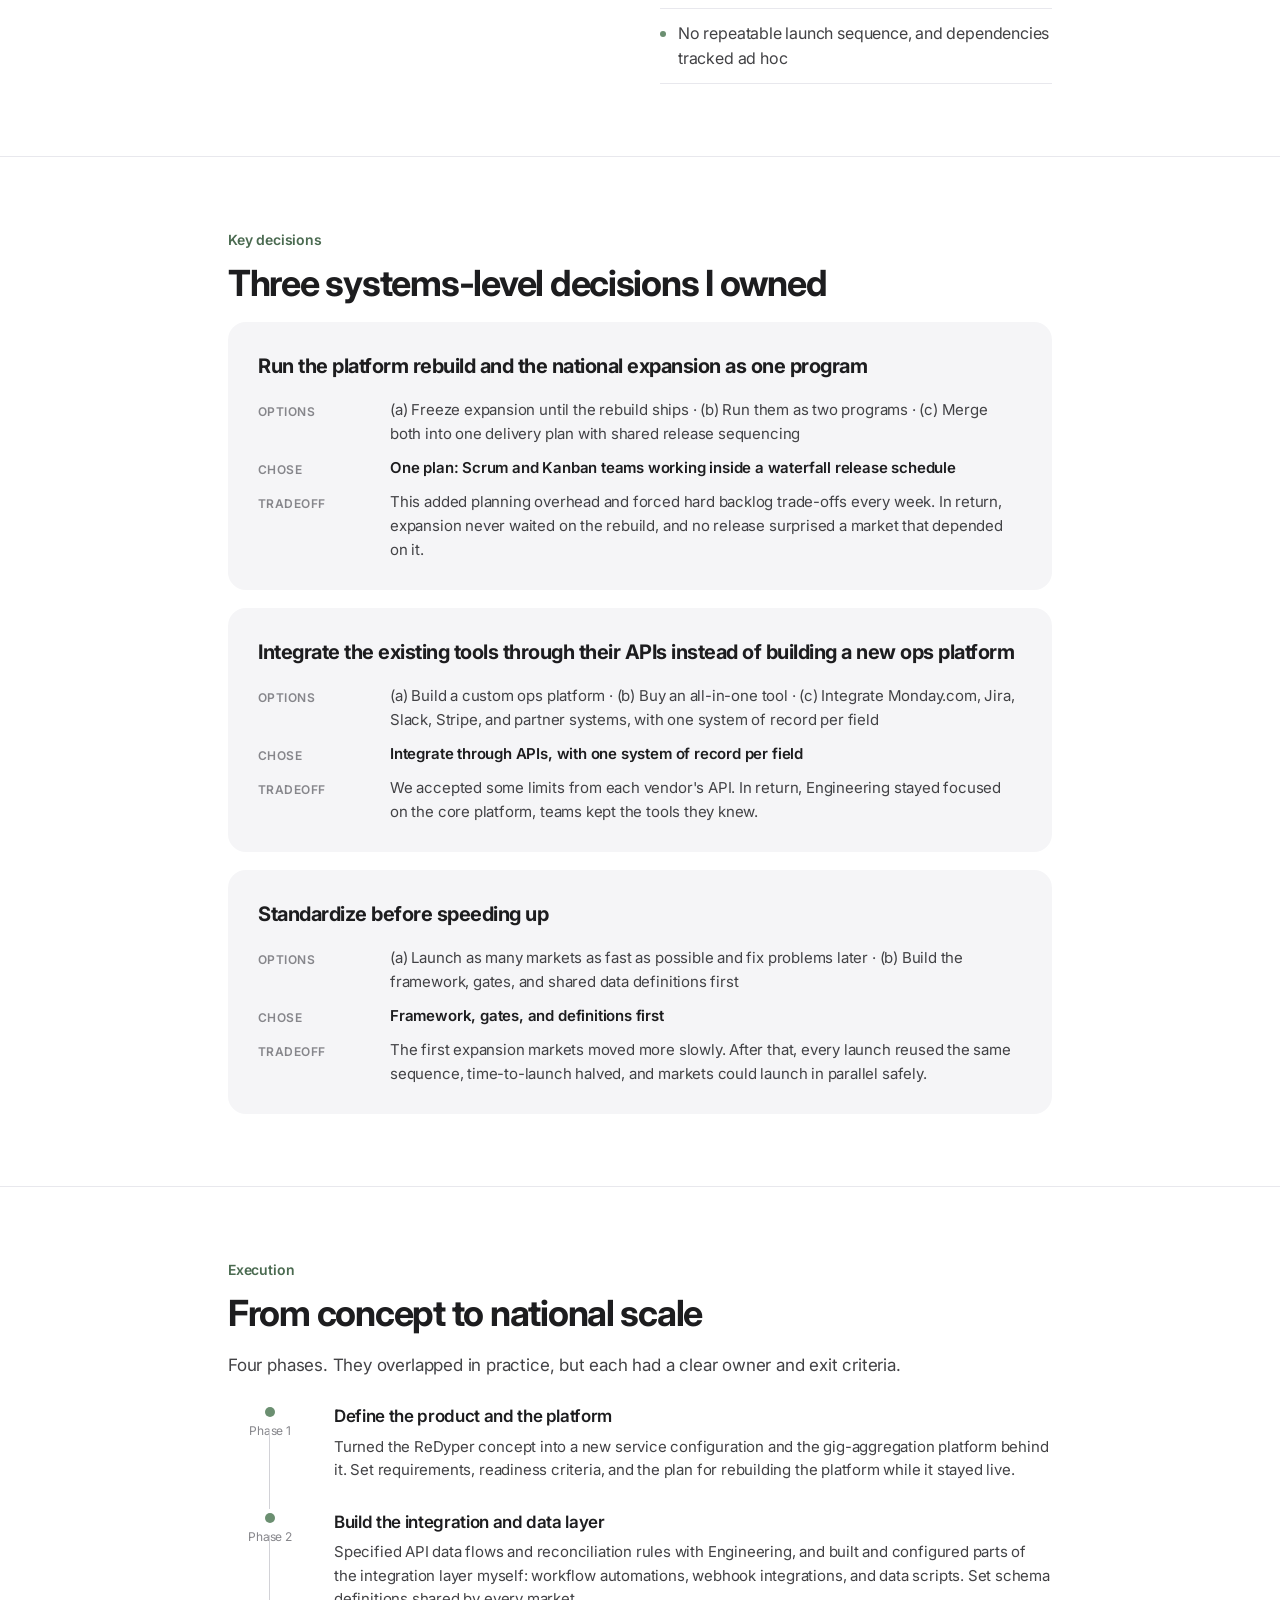
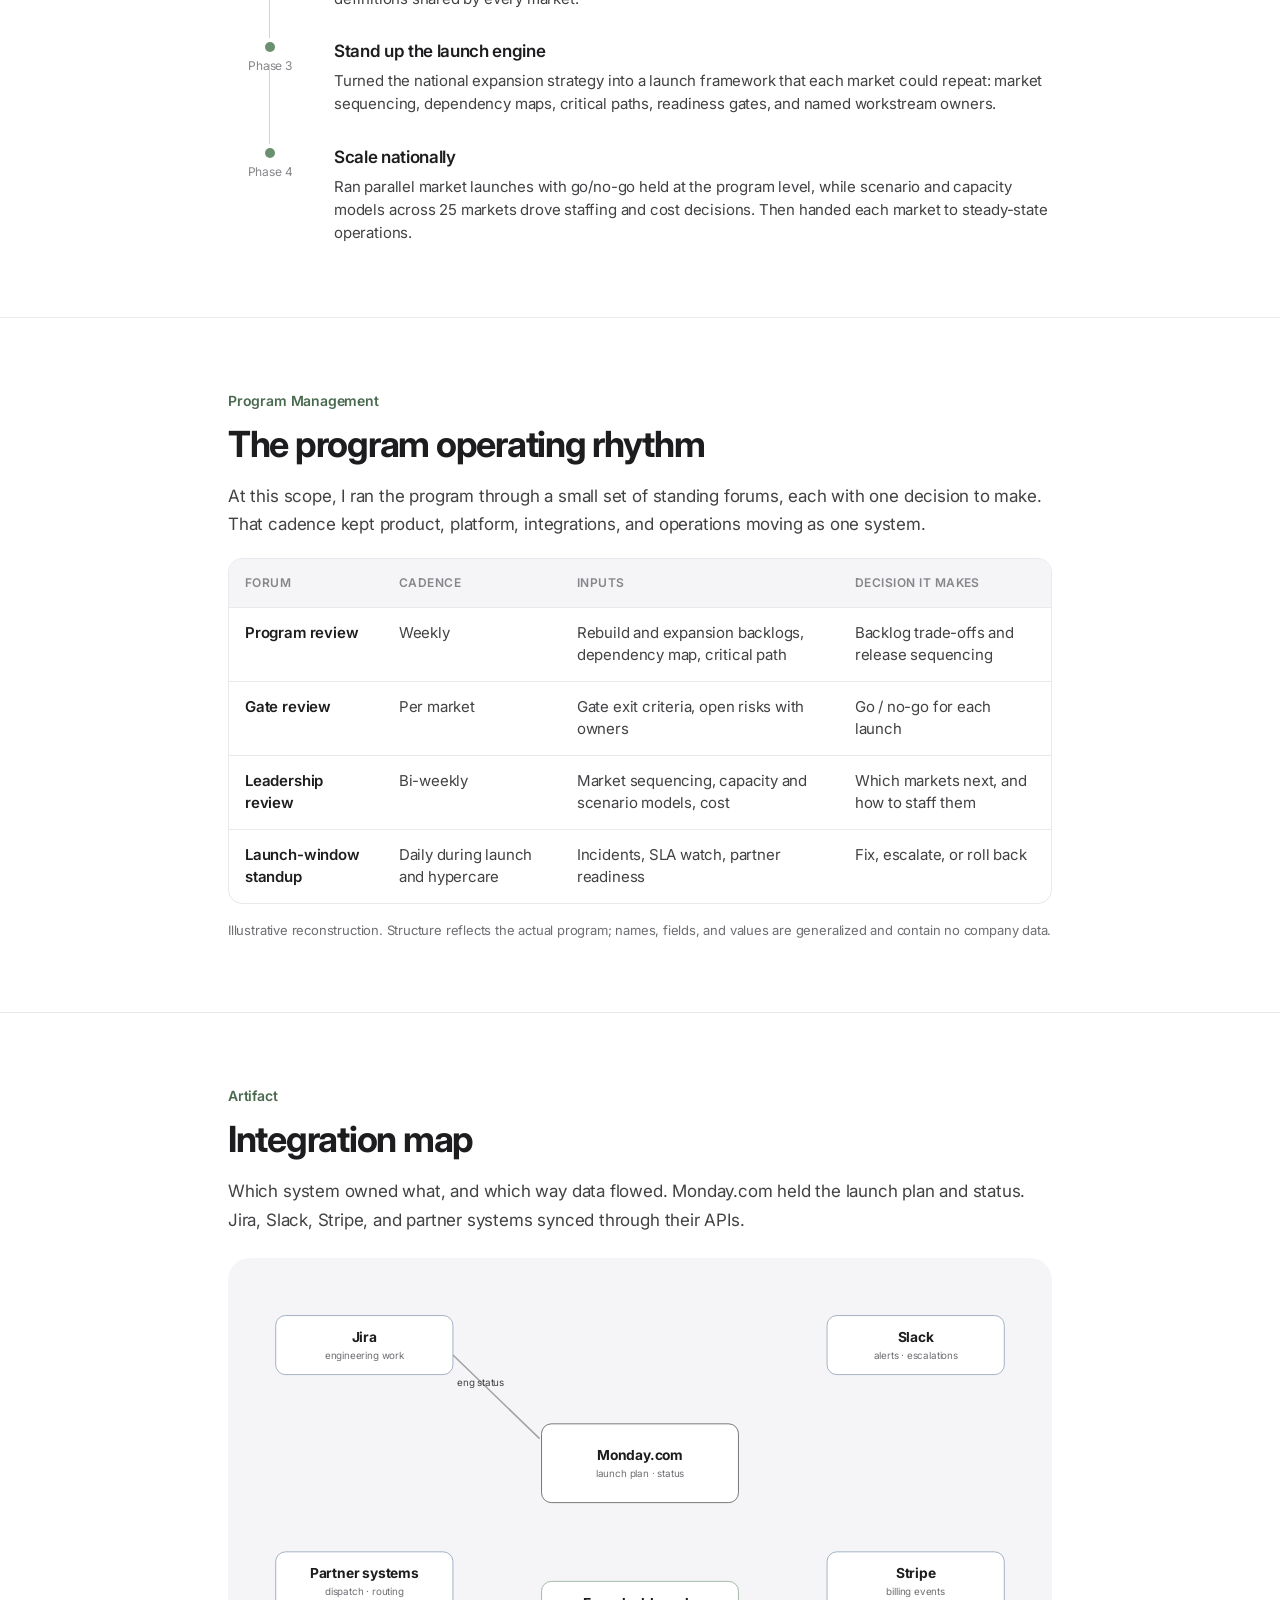
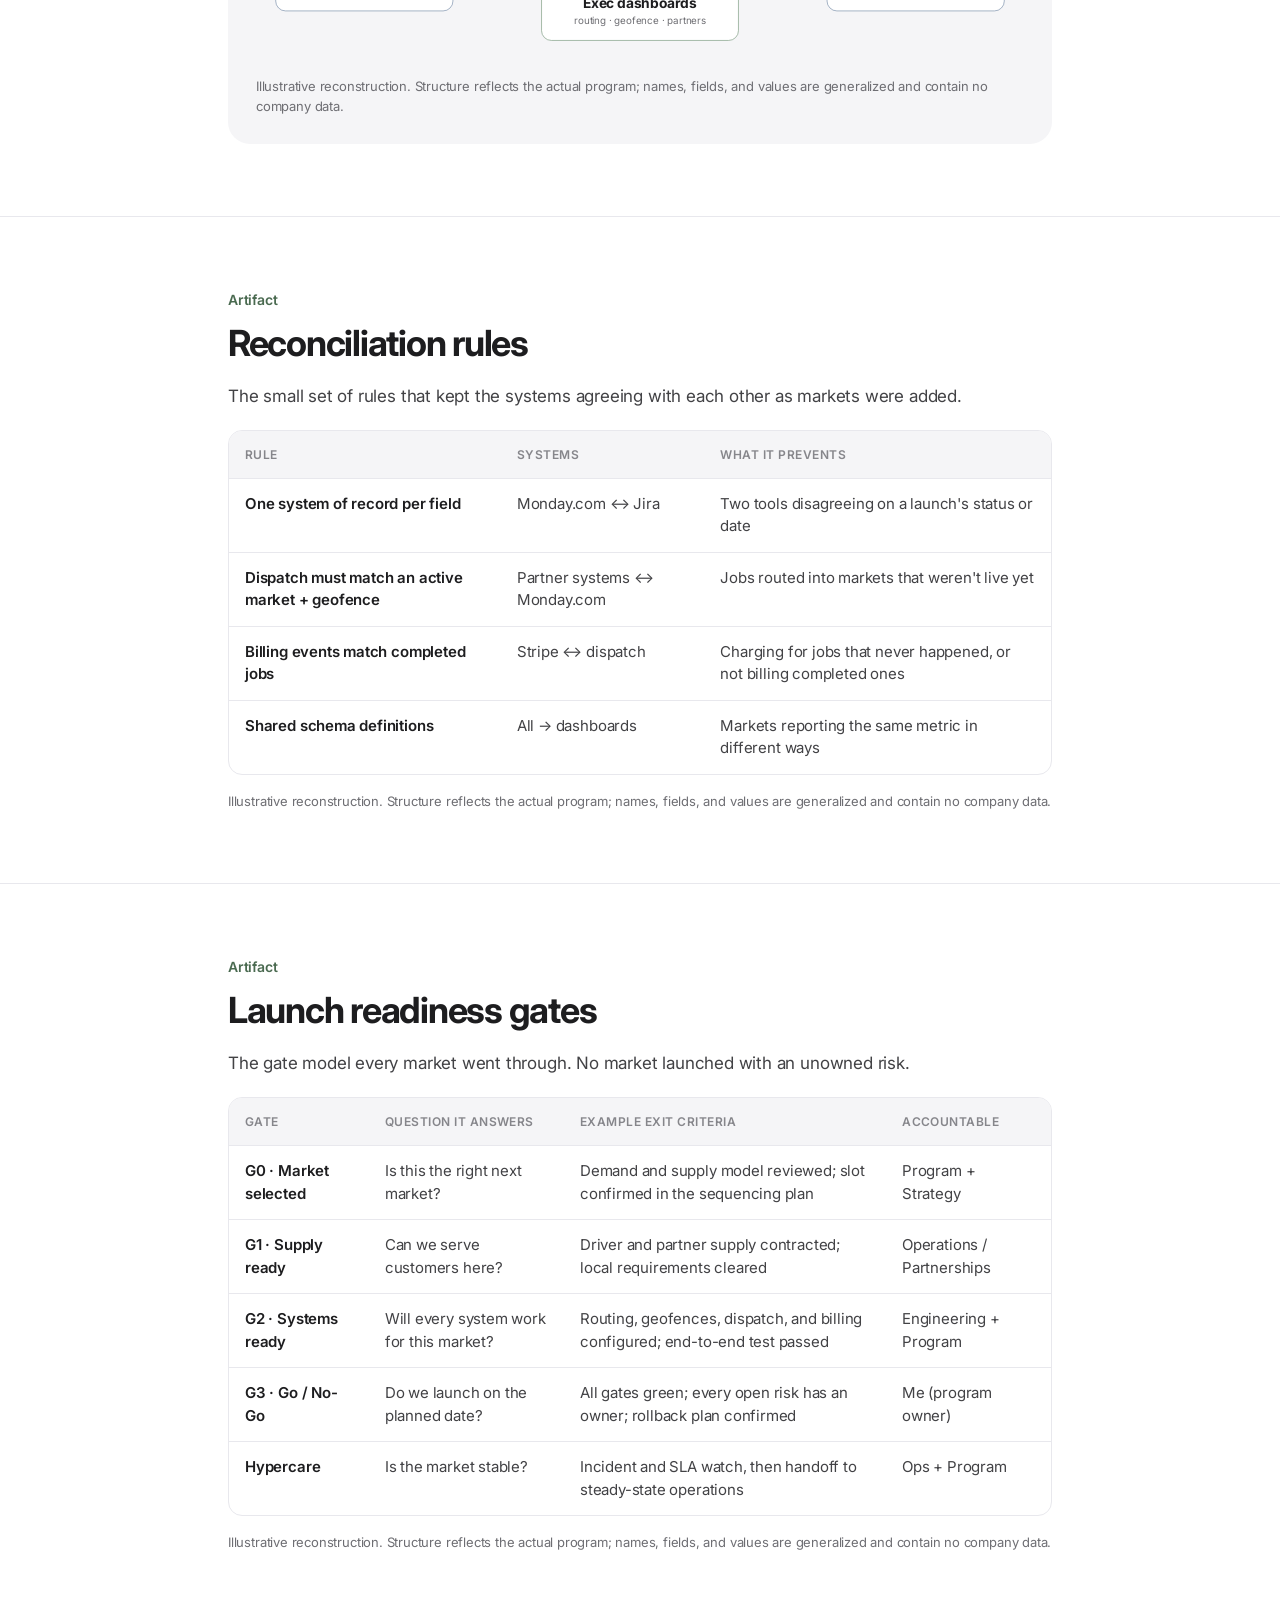
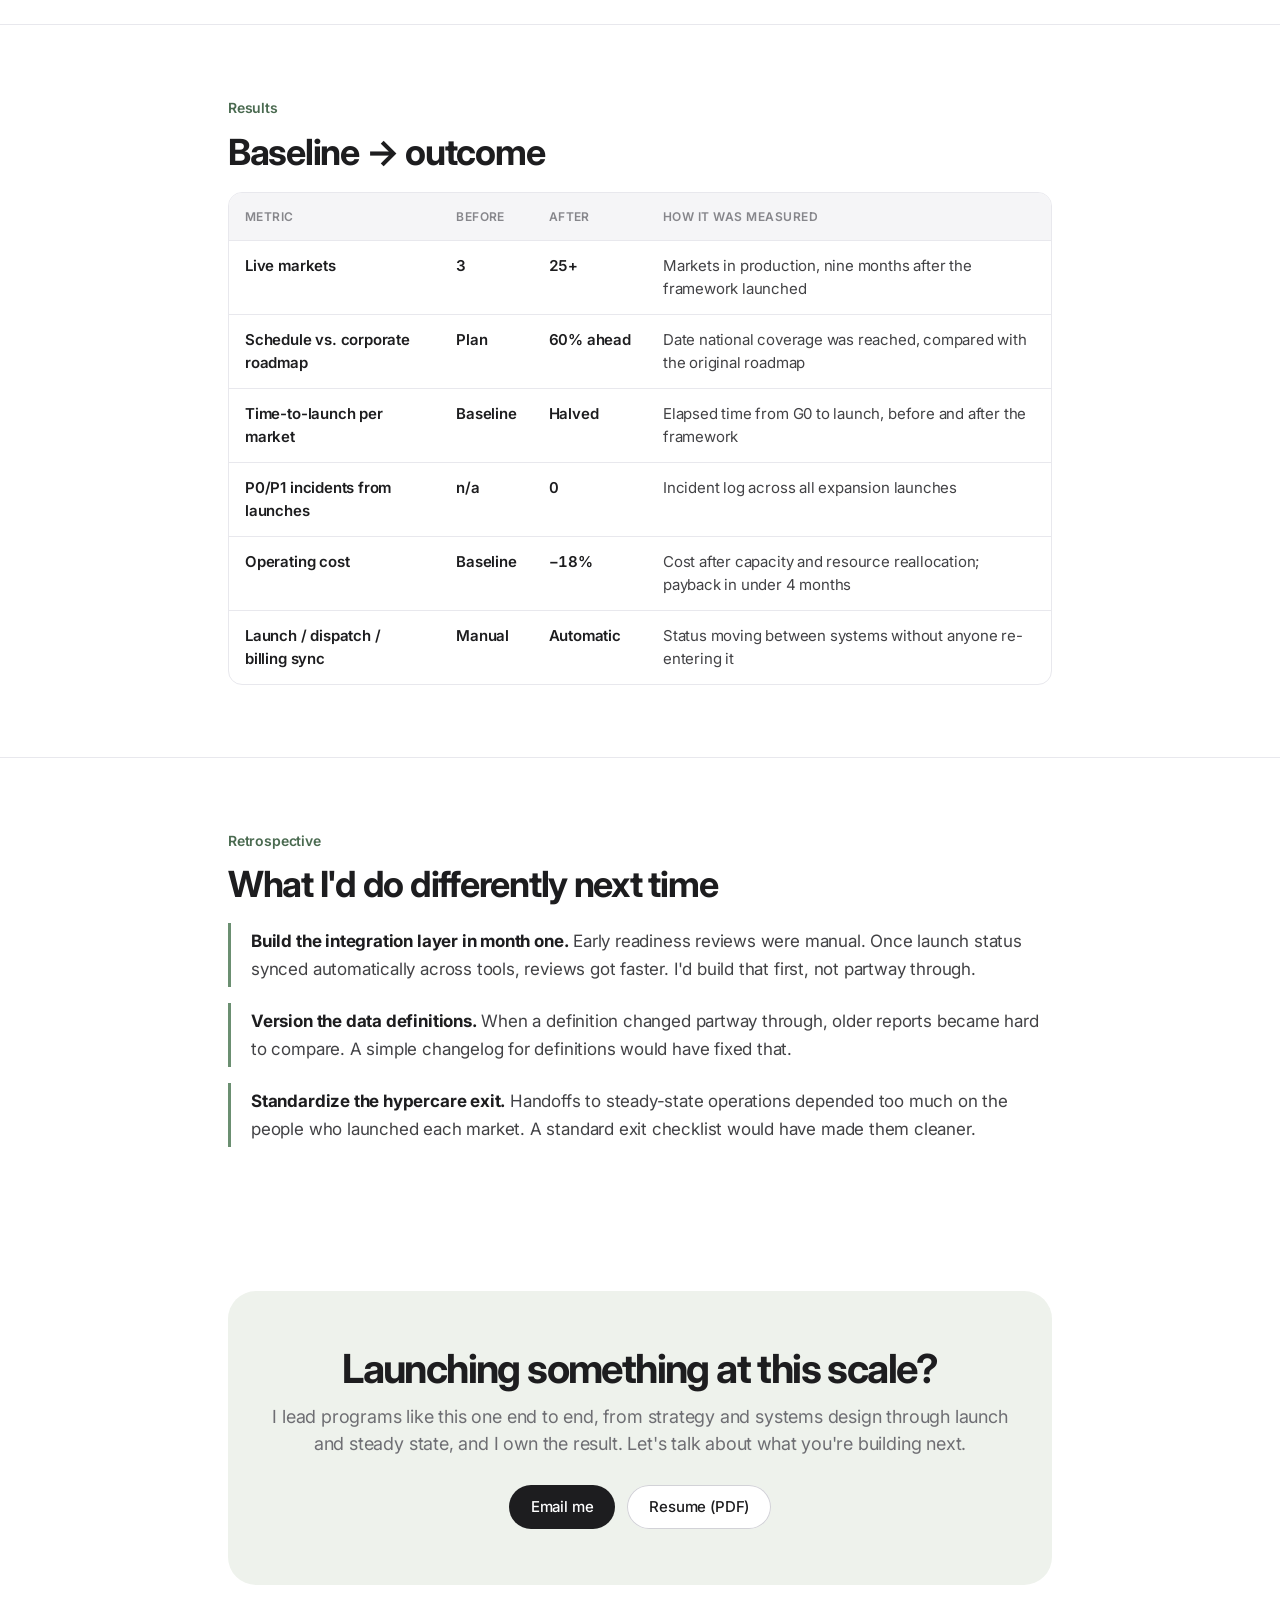
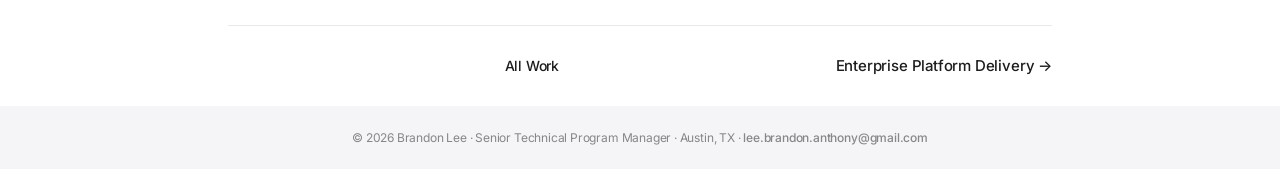
==== commit e61bcab6: "Diagrams: visible data pulses, marching feedback loops, signal sweep; fix label overlap; cache-bust " ====
--- a/aggregation.html
+++ b/aggregation.html
@@ -14,8 +14,8 @@
 <link rel="preconnect" href="https://fonts.googleapis.com"/>
 <link rel="preconnect" href="https://fonts.gstatic.com" crossorigin/>
 <link href="https://fonts.googleapis.com/css2?family=Inter:wght@400;500;600;700&display=swap" rel="stylesheet"/>
-<link rel="stylesheet" href="assets/case.css"/>
-<link rel="stylesheet" href="assets/motion.css"/>
+<link rel="stylesheet" href="assets/case.css?v=3"/>
+<link rel="stylesheet" href="assets/motion.css?v=3"/>
 <script>document.documentElement.classList.add("js")</script>
 </head>
 <body class="t-sage">
@@ -151,6 +151,6 @@
   </div>
 </div>
 <footer><p>© 2026 Brandon Lee · Senior Technical Program Manager · Austin, TX · <a href="mailto:lee.brandon.anthony@gmail.com" style="color:inherit">lee.brandon.anthony@gmail.com</a></p></footer>
-<script src="assets/motion.js" defer></script>
+<script src="assets/motion.js?v=3" defer></script>
 </body>
 </html>
--- a/assets/motion.css
+++ b/assets/motion.css
@@ -66,3 +66,35 @@
   .principle[class*="t-"]::after{transform:none;transition:none}
   .progress{display:none}
 }
+
+/* ── Diagram motion ── */
+.dg .dg-node{opacity:0;transform:translateY(10px) scale(.98);transform-box:fill-box;transform-origin:center;
+  transition:opacity .7s var(--ease-out),transform .8s var(--ease-out)}
+.dg .dg-node.in{opacity:1;transform:none}
+.dg .dg-label{opacity:0;transition:opacity .6s ease .35s}
+.dg .dg-label.in{opacity:1}
+.dg .dg-node.in{cursor:default}
+.dg .dg-node rect{transition:stroke-opacity .3s,filter .3s}
+.dg .dg-node.in:hover{transform:translateY(-2px);transition:transform .35s var(--ease-out)}
+.dg .dg-node.in:hover rect{stroke-opacity:1;filter:drop-shadow(0 6px 14px rgba(0,0,0,.08))}
+/* data pulses travelling along each connector */
+.dg-flow{stroke:var(--acc-ink,#424245)!important;stroke-opacity:.75;stroke-width:3.2!important;stroke-linecap:round;
+  stroke-dasharray:7 64;animation:dgFlow 2.2s linear infinite;pointer-events:none}
+/* dashed feedback loops march in their direction of travel */
+.dg-march{animation:dgMarch 1.1s linear infinite}
+@keyframes dgMarch{from{stroke-dashoffset:16}to{stroke-dashoffset:0}}
+/* signal sweep: each box glows briefly, in flow order */
+.dg .dg-node rect{transition:stroke-opacity .5s ease,filter .6s ease,stroke-width .5s ease}
+.dg .dg-node.ping rect:last-of-type{stroke-opacity:1;stroke-width:1.8;filter:drop-shadow(0 0 7px var(--acc-tint,#e8e8ed)) drop-shadow(0 4px 10px rgba(0,0,0,.06))}
+@keyframes dgFlow{from{stroke-dashoffset:71}to{stroke-dashoffset:0}}
+
+/* ── Table rows ── */
+.tr-in{opacity:0;transform:translateY(6px);transition:opacity .6s var(--ease-out),transform .7s var(--ease-out)}
+.rows-in .tr-in{opacity:1;transform:none}
+
+@media (prefers-reduced-motion:reduce){
+  .dg .dg-node,.dg .dg-label,.tr-in{opacity:1!important;transform:none!important;transition:none!important}
+  .dg-flow{display:none}
+  .dg-march{animation:none}
+  .dg .dg-node.ping rect{filter:none}
+}
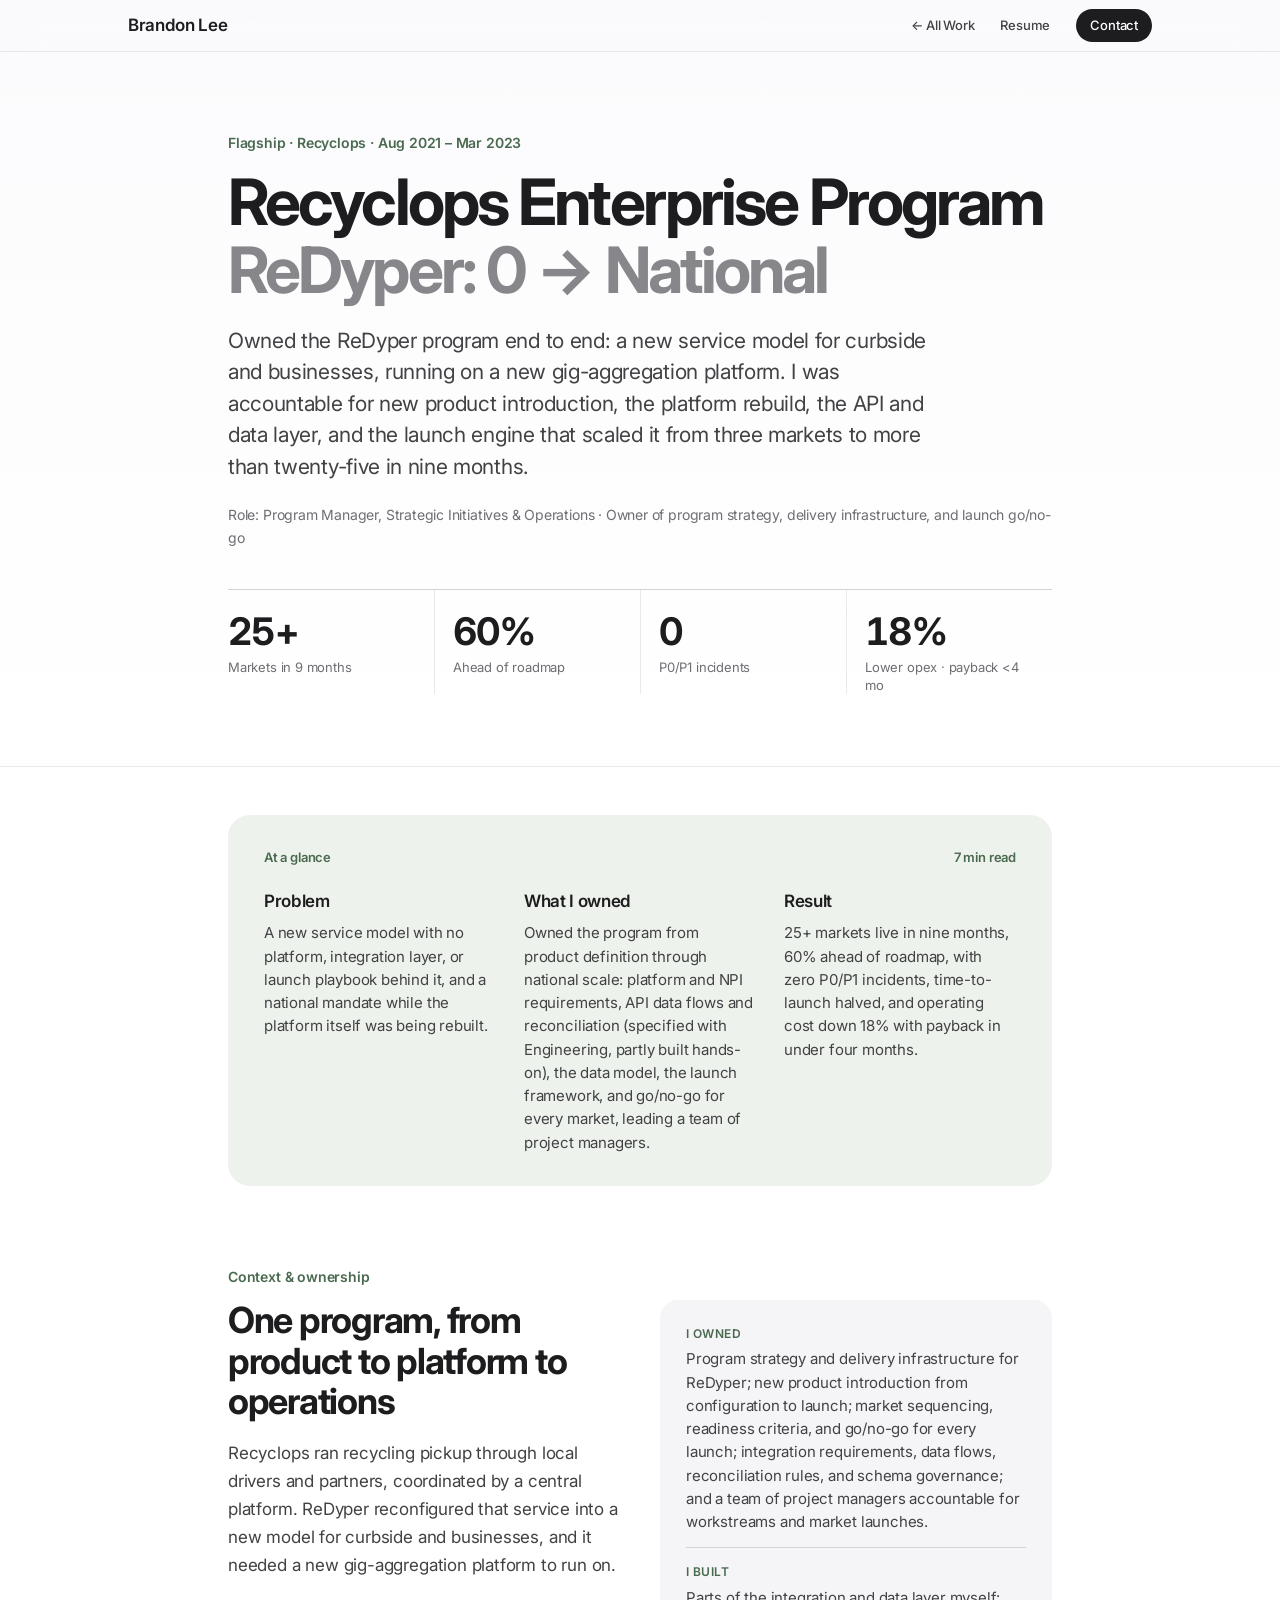
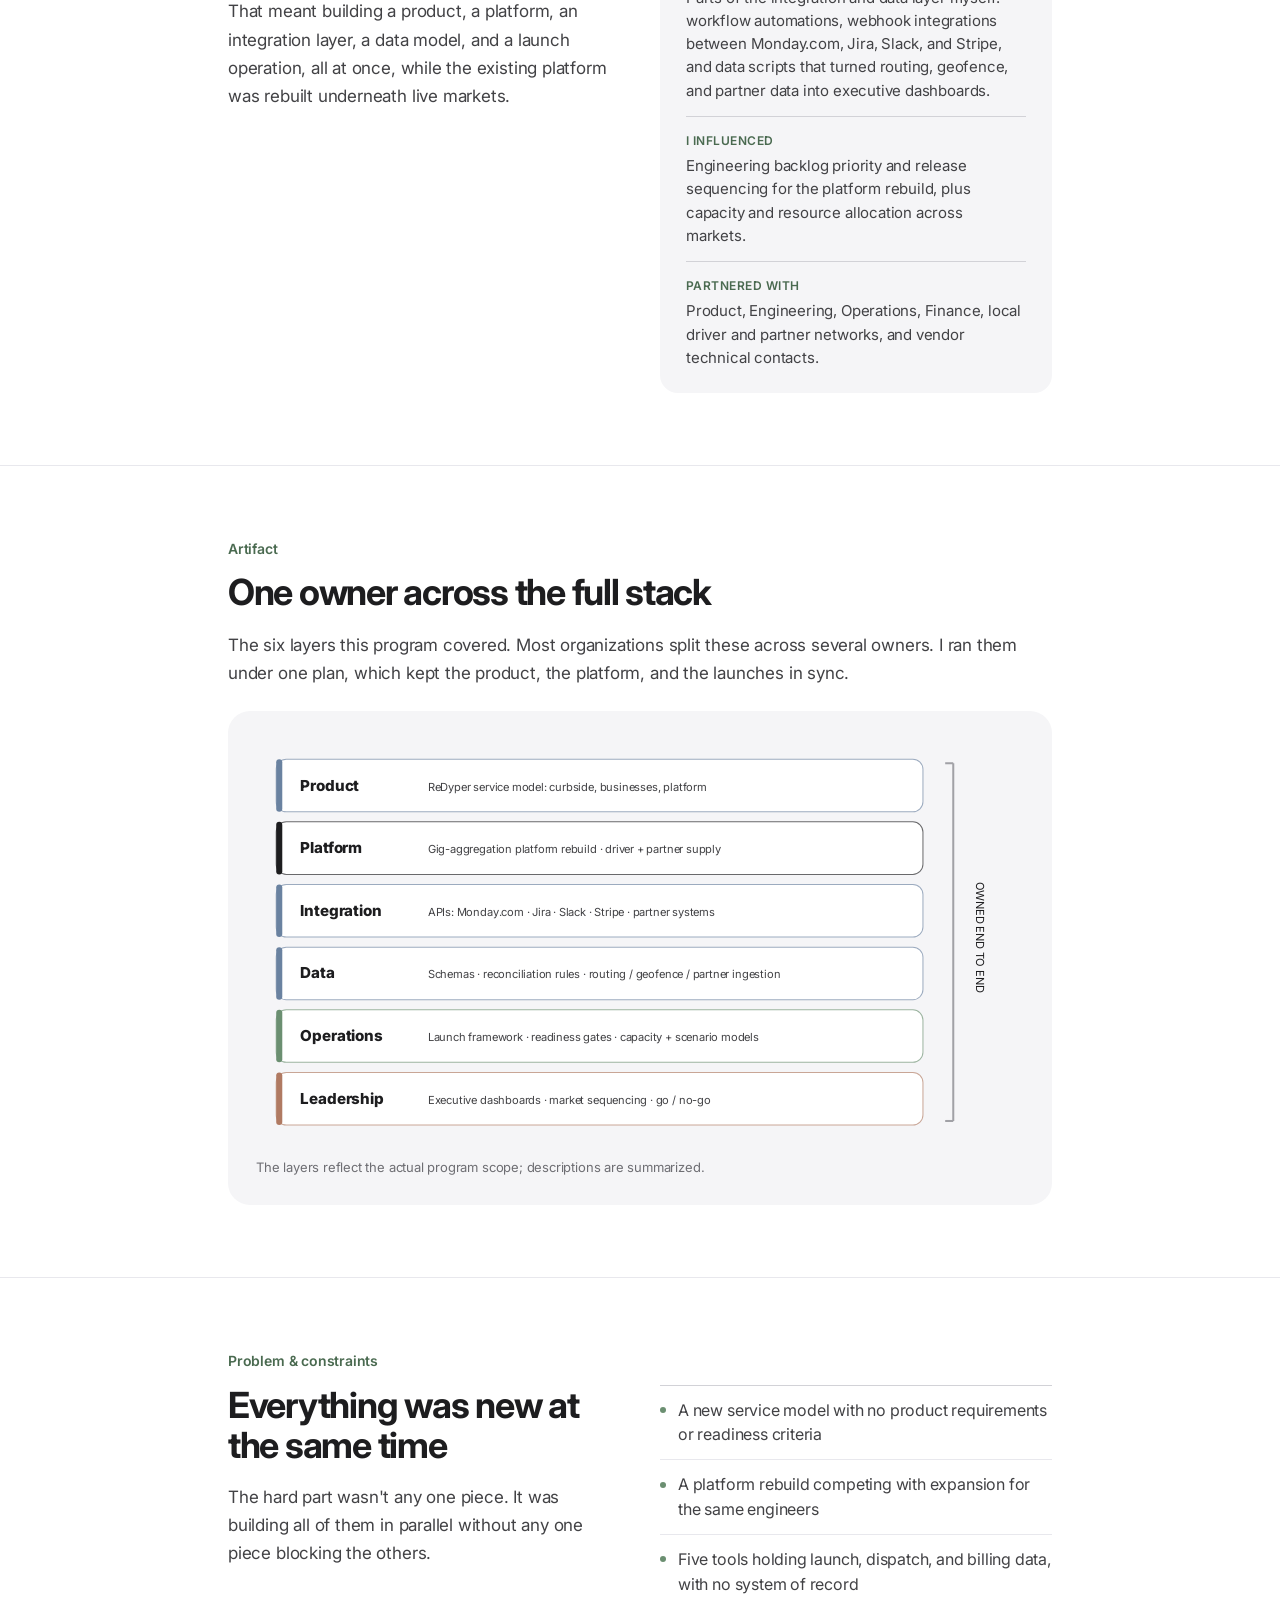
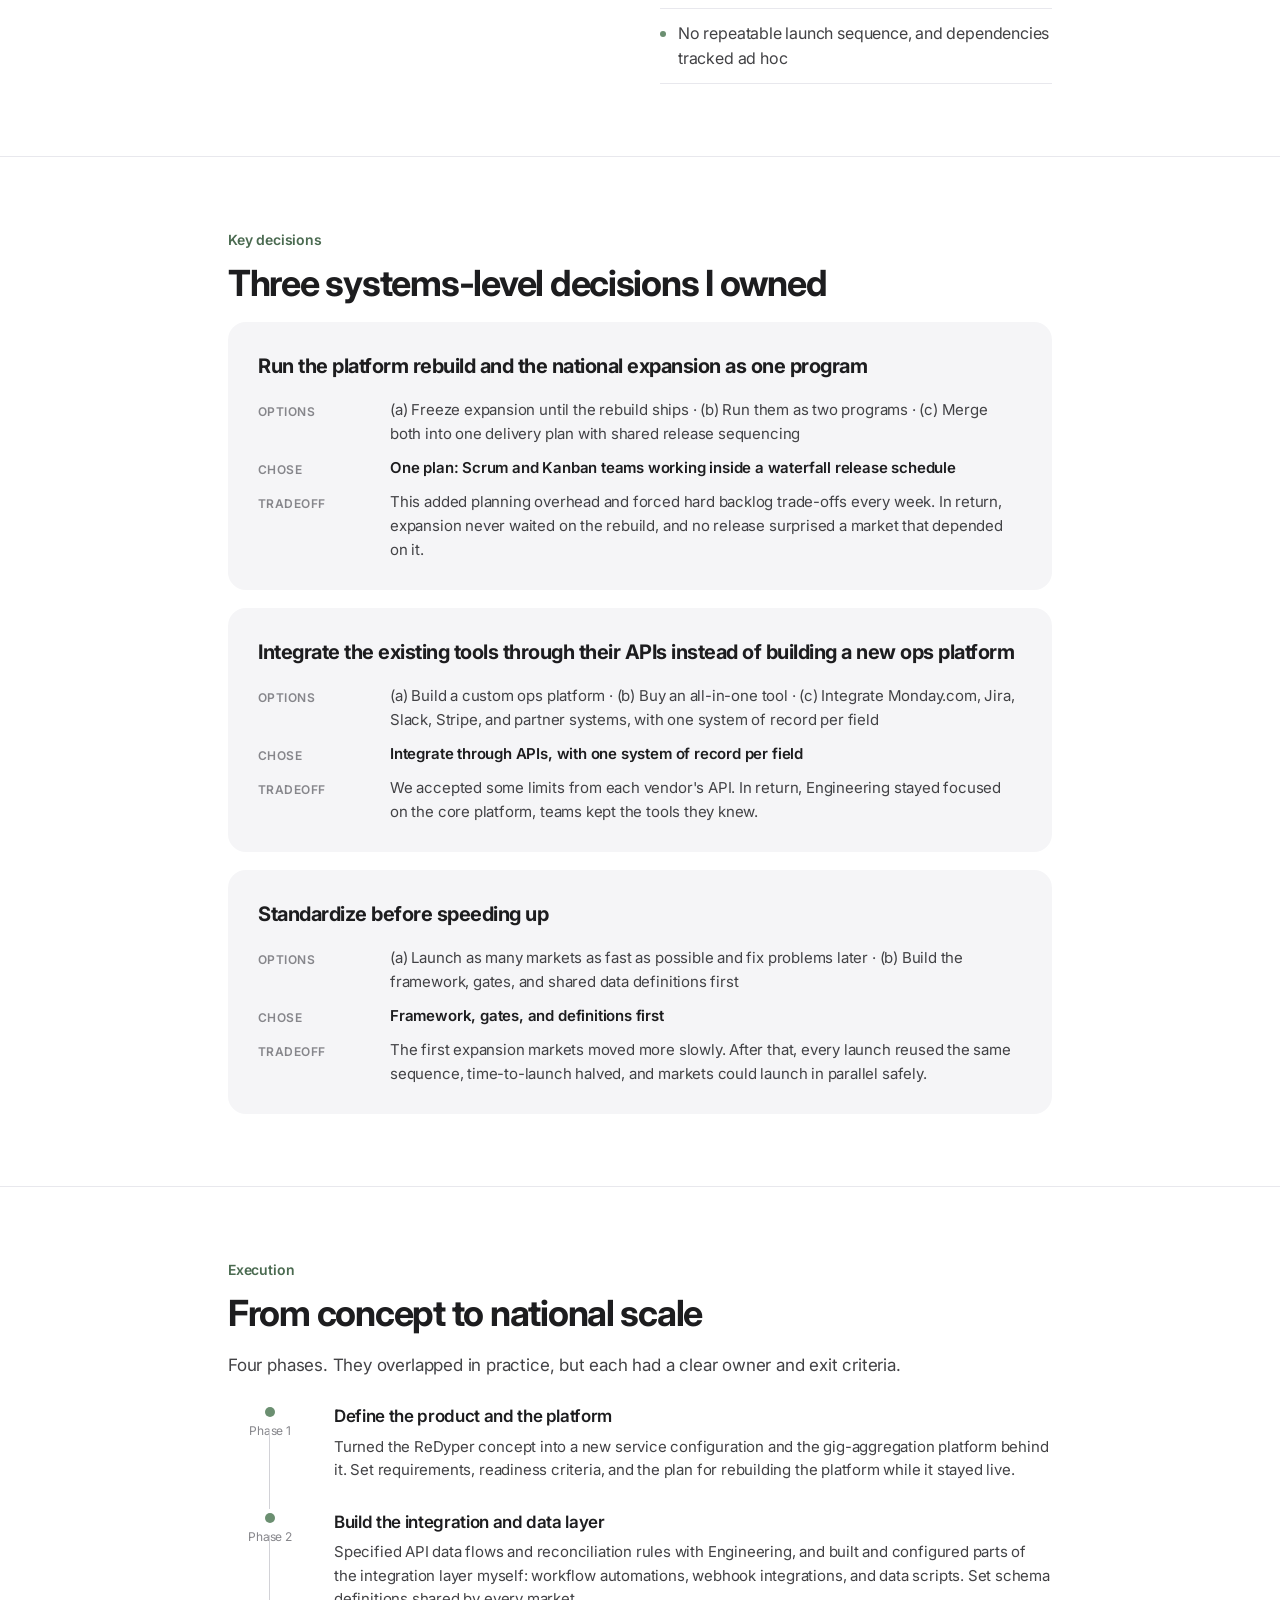
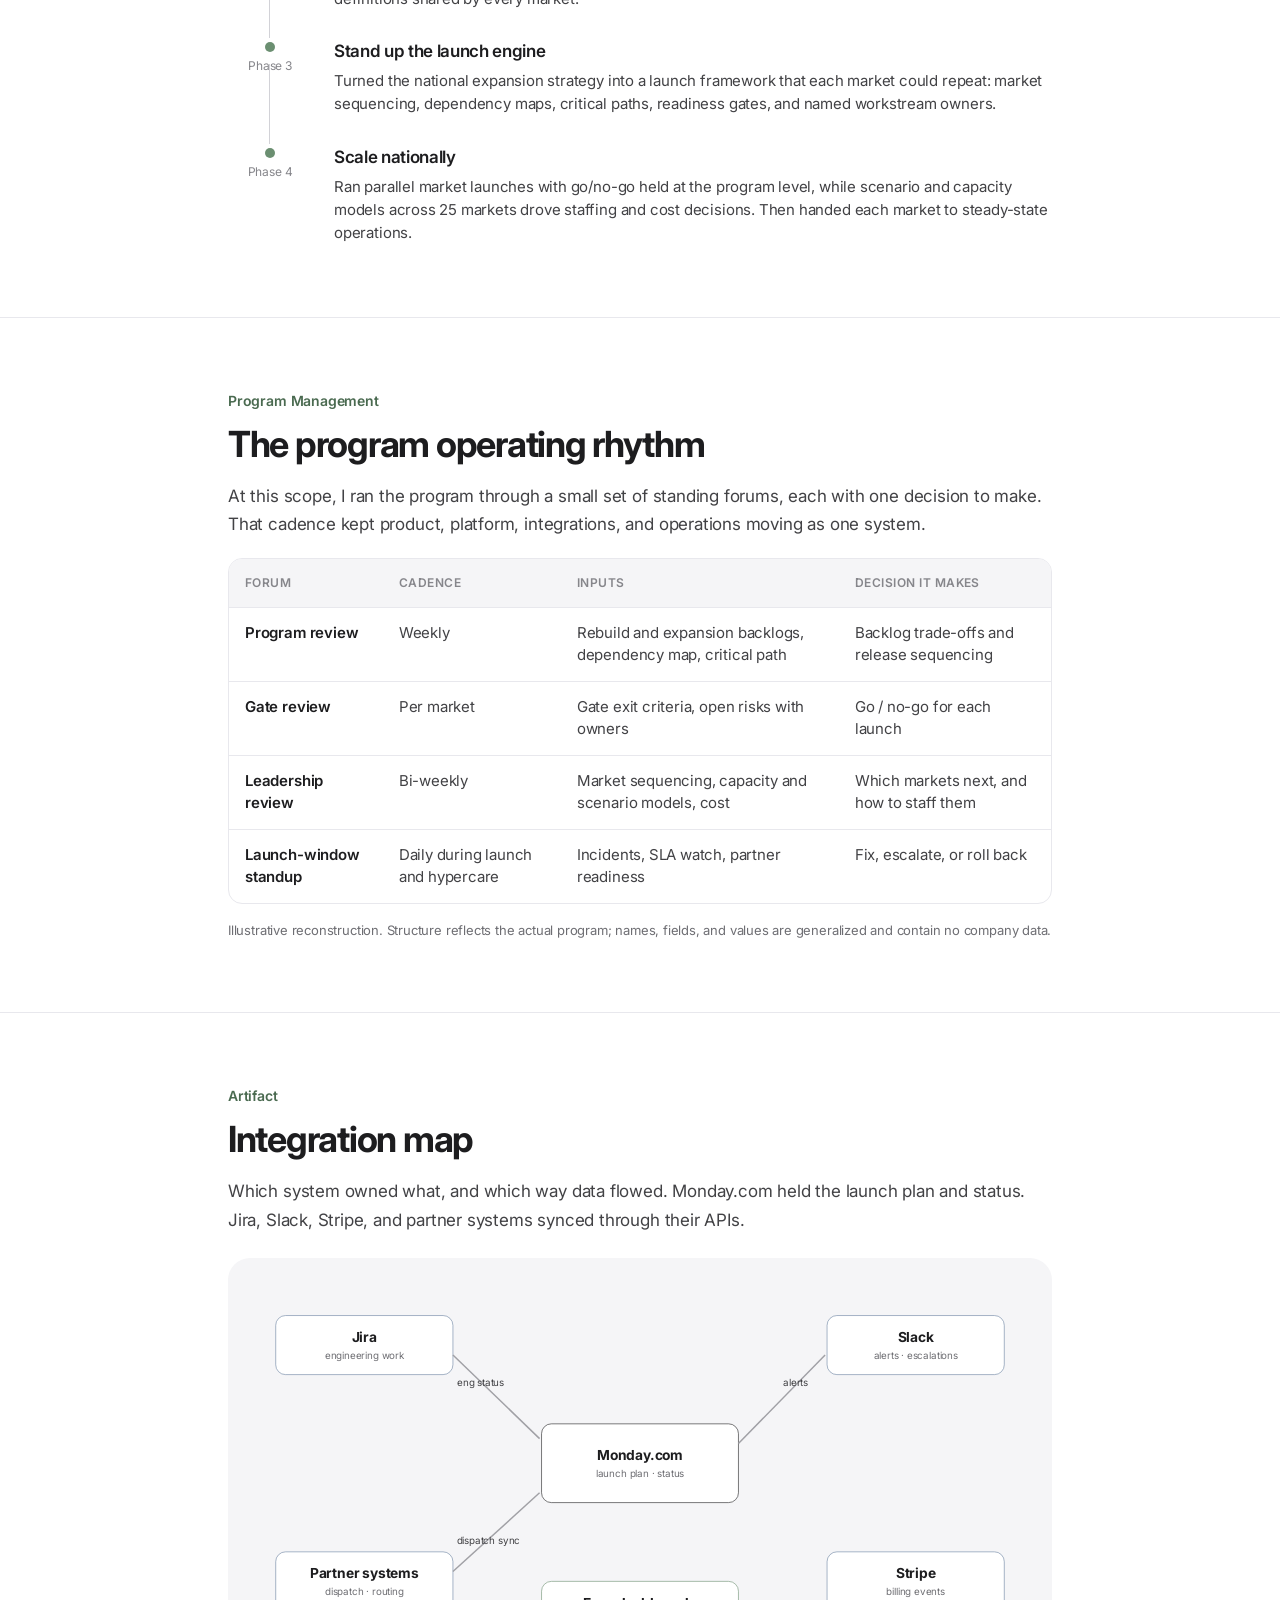
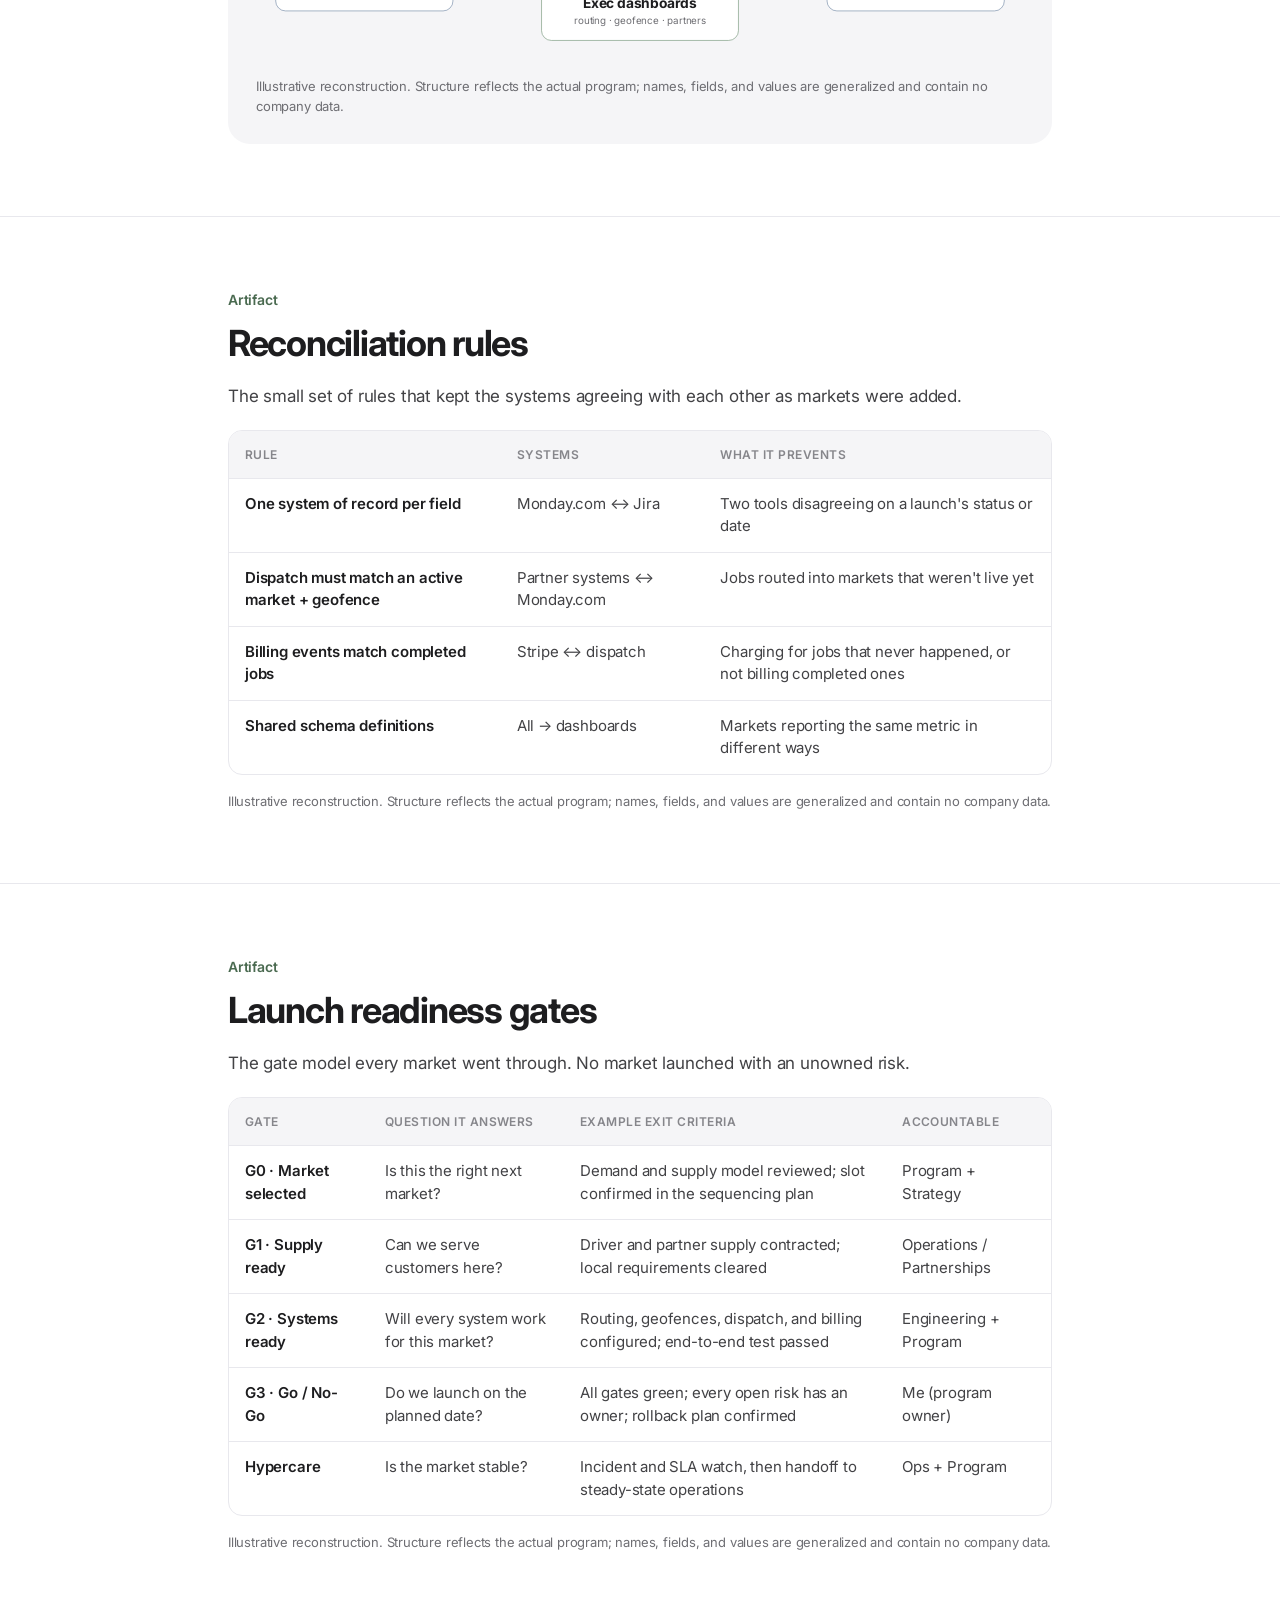
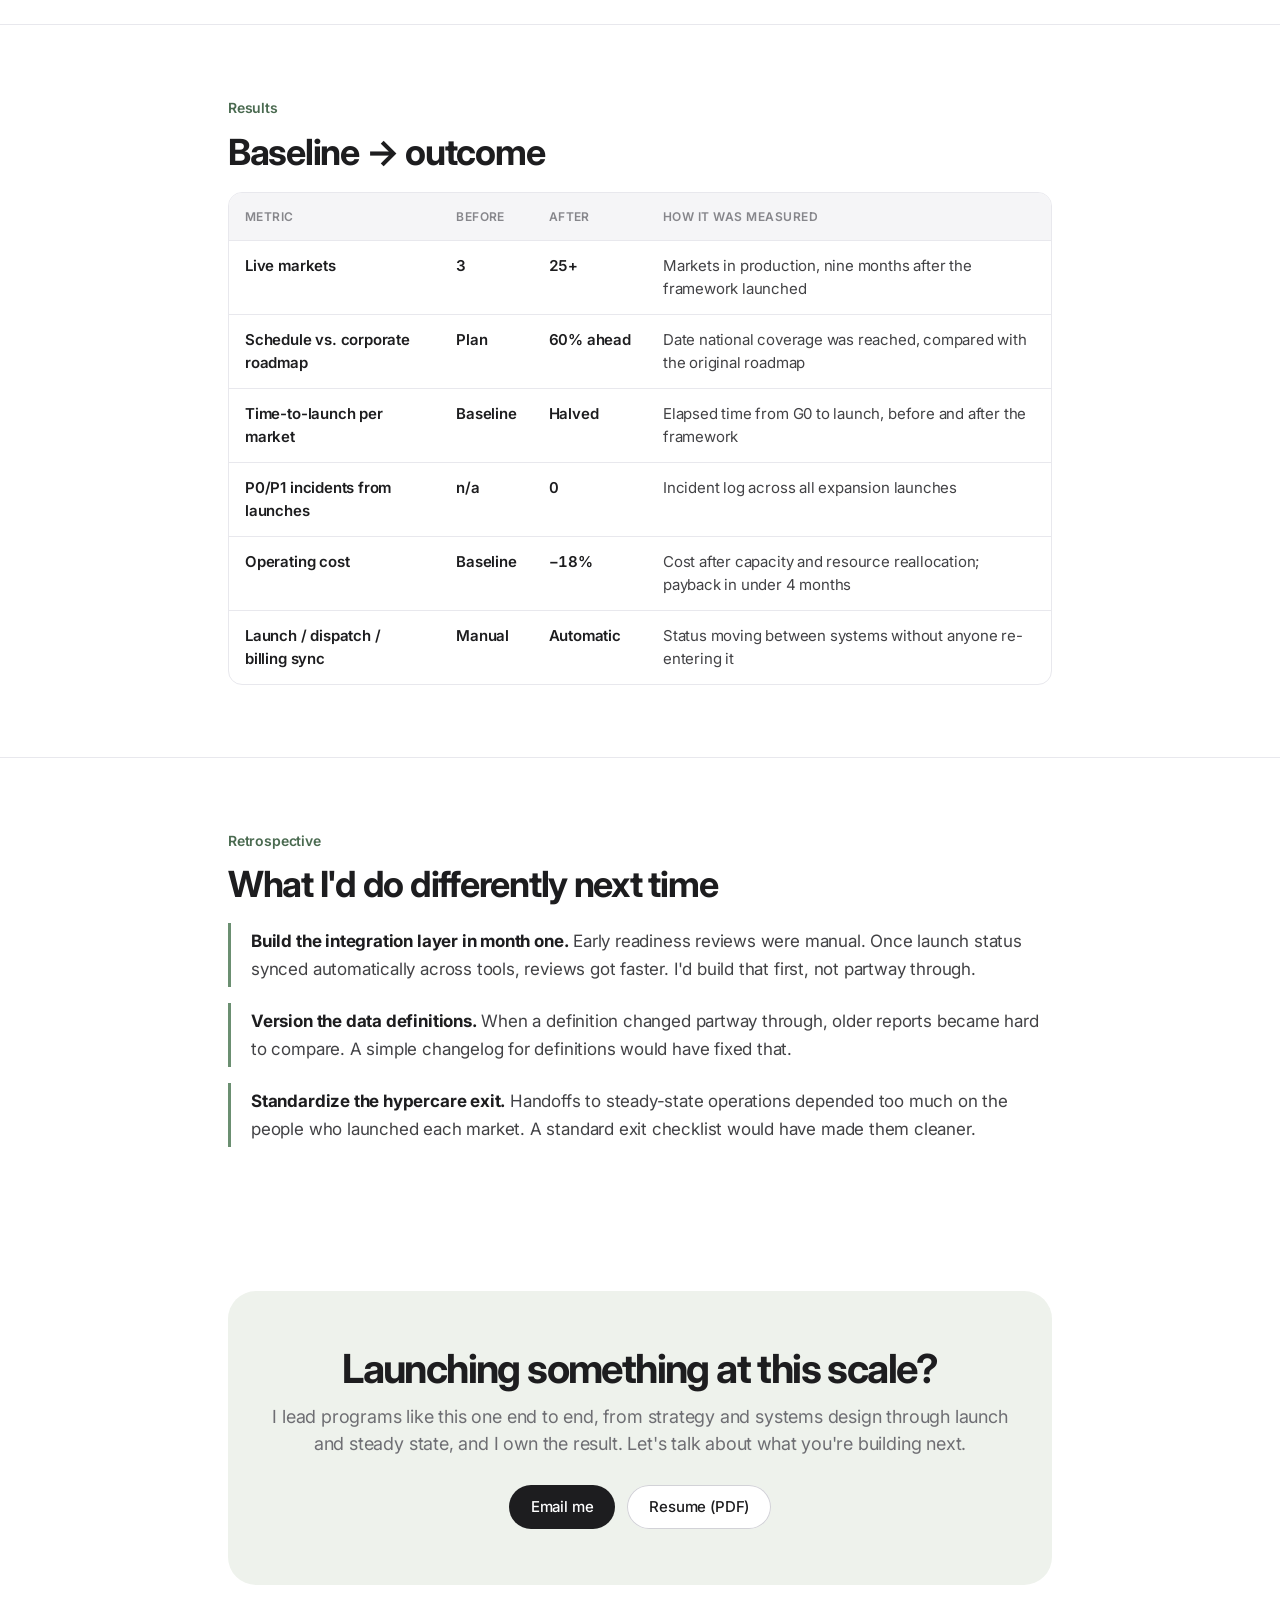
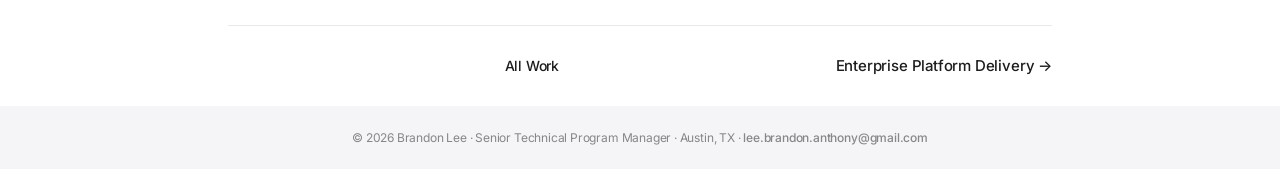
==== commit a37d7a7c: "Add How I Work: technical fluency, structure from ambiguity, urgency with discipline, leadership thr" ====
--- a/aggregation.html
+++ b/aggregation.html
@@ -15,7 +15,7 @@
 <link rel="preconnect" href="https://fonts.gstatic.com" crossorigin/>
 <link href="https://fonts.googleapis.com/css2?family=Inter:wght@400;500;600;700&display=swap" rel="stylesheet"/>
 <link rel="stylesheet" href="assets/case.css?v=3"/>
-<link rel="stylesheet" href="assets/motion.css?v=3"/>
+<link rel="stylesheet" href="assets/motion.css?v=4"/>
 <script>document.documentElement.classList.add("js")</script>
 </head>
 <body class="t-sage">
@@ -151,6 +151,6 @@
   </div>
 </div>
 <footer><p>© 2026 Brandon Lee · Senior Technical Program Manager · Austin, TX · <a href="mailto:lee.brandon.anthony@gmail.com" style="color:inherit">lee.brandon.anthony@gmail.com</a></p></footer>
-<script src="assets/motion.js?v=3" defer></script>
+<script src="assets/motion.js?v=4" defer></script>
 </body>
 </html>
--- a/assets/motion.css
+++ b/assets/motion.css
@@ -23,8 +23,8 @@
 .js .hero-title:not(.vis){letter-spacing:-.02em}
 
 /* Pillar icons pop in after their card */
-.js .pillar .pillar-icon{transform:scale(.7);opacity:0;transition:transform .7s cubic-bezier(.34,1.56,.64,1) calc(var(--d,0ms) + 250ms),opacity .5s ease calc(var(--d,0ms) + 250ms)}
-.js .pillar.vis .pillar-icon{transform:none;opacity:1}
+.js .trait .pillar-icon,.js .pillar .pillar-icon{transform:scale(.7);opacity:0;transition:transform .7s cubic-bezier(.34,1.56,.64,1) calc(var(--d,0ms) + 250ms),opacity .5s ease calc(var(--d,0ms) + 250ms)}
+.js .trait.vis .pillar-icon,.js .pillar.vis .pillar-icon{transform:none;opacity:1}
 .pillar:hover .pillar-icon svg{transform:rotate(-8deg) scale(1.08)}
 .pillar-icon svg{transition:transform .5s var(--ease-out)}
 
@@ -62,7 +62,7 @@
 
 /* Reduced motion: everything static and visible */
 @media (prefers-reduced-motion:reduce){
-  .js .fu,.js .fi,.js .stag,.js .h2.fu .muted,.js .page-title span,.js .pillar .pillar-icon{opacity:1!important;transform:none!important;filter:none!important;transition:none!important;animation:none!important}
+  .js .fu,.js .fi,.js .stag,.js .h2.fu .muted,.js .page-title span,.js .trait .pillar-icon,.js .pillar .pillar-icon{opacity:1!important;transform:none!important;filter:none!important;transition:none!important;animation:none!important}
   .principle[class*="t-"]::after{transform:none;transition:none}
   .progress{display:none}
 }
